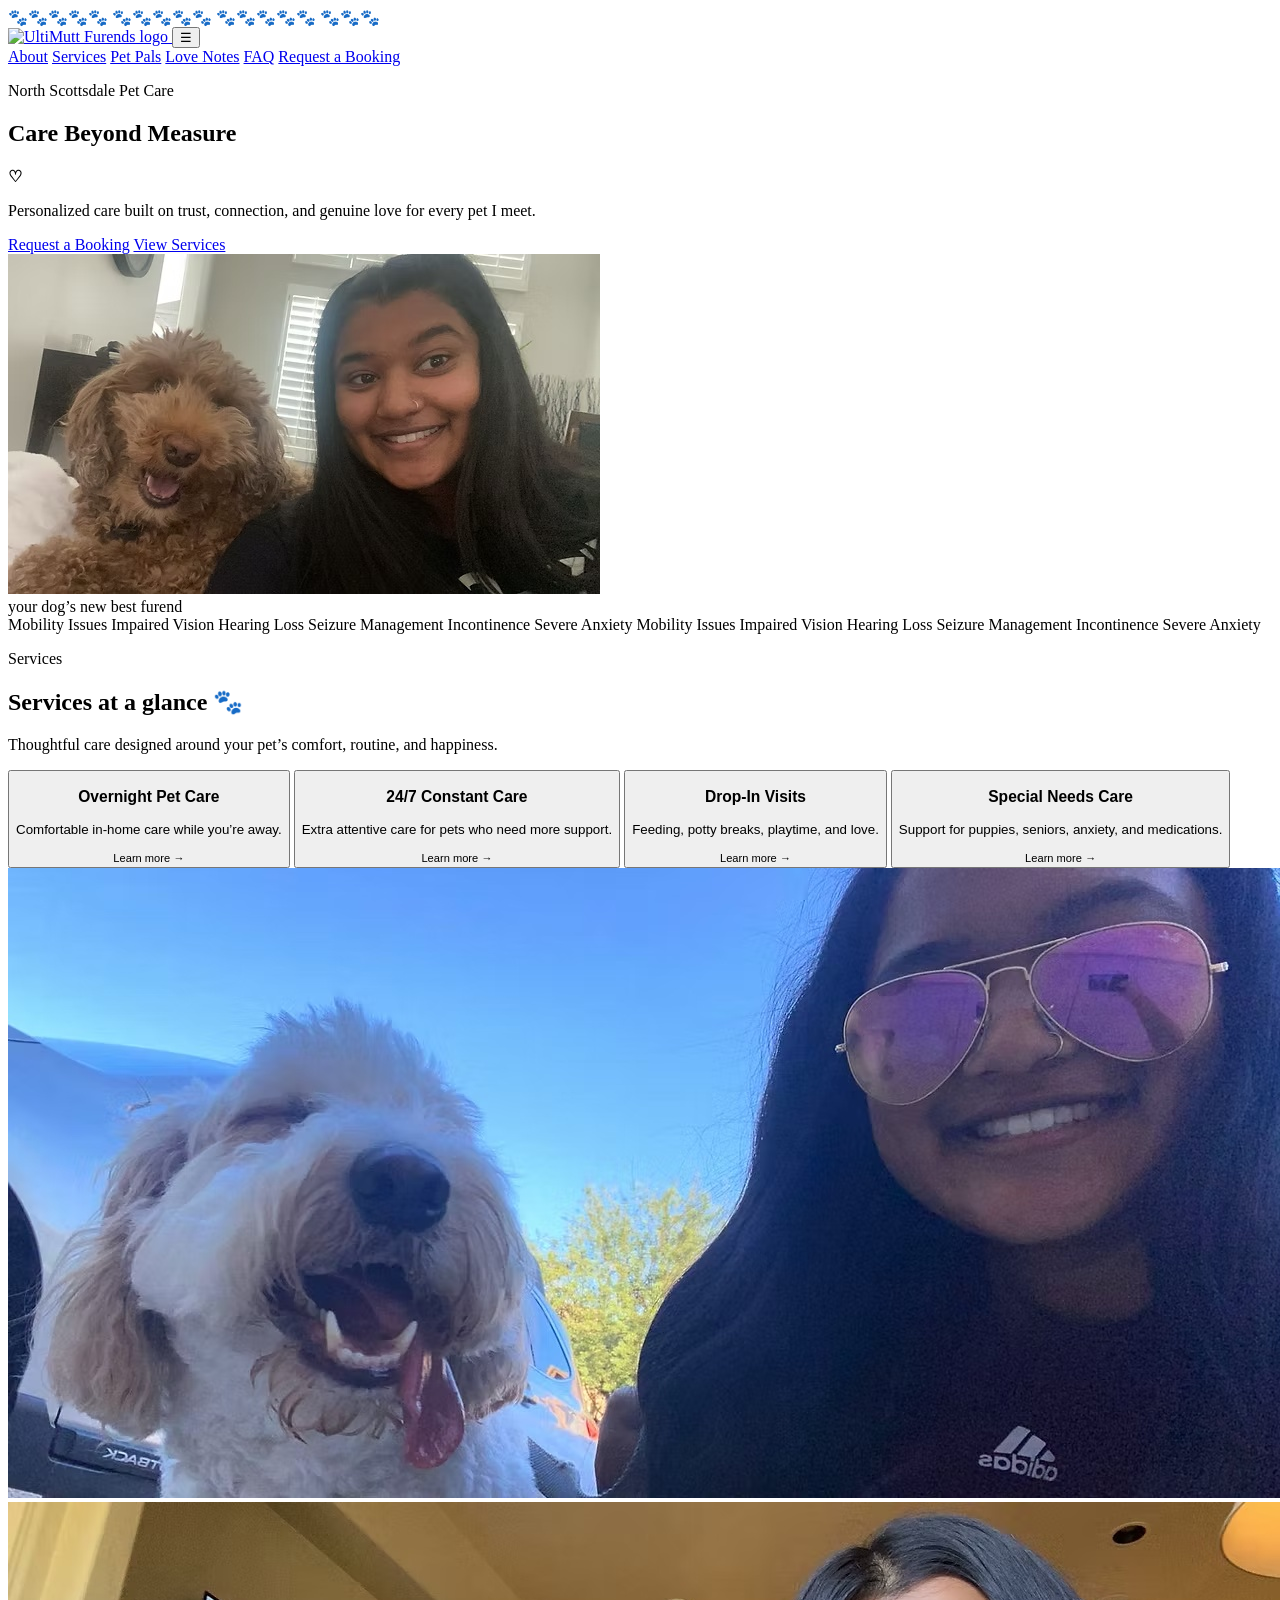
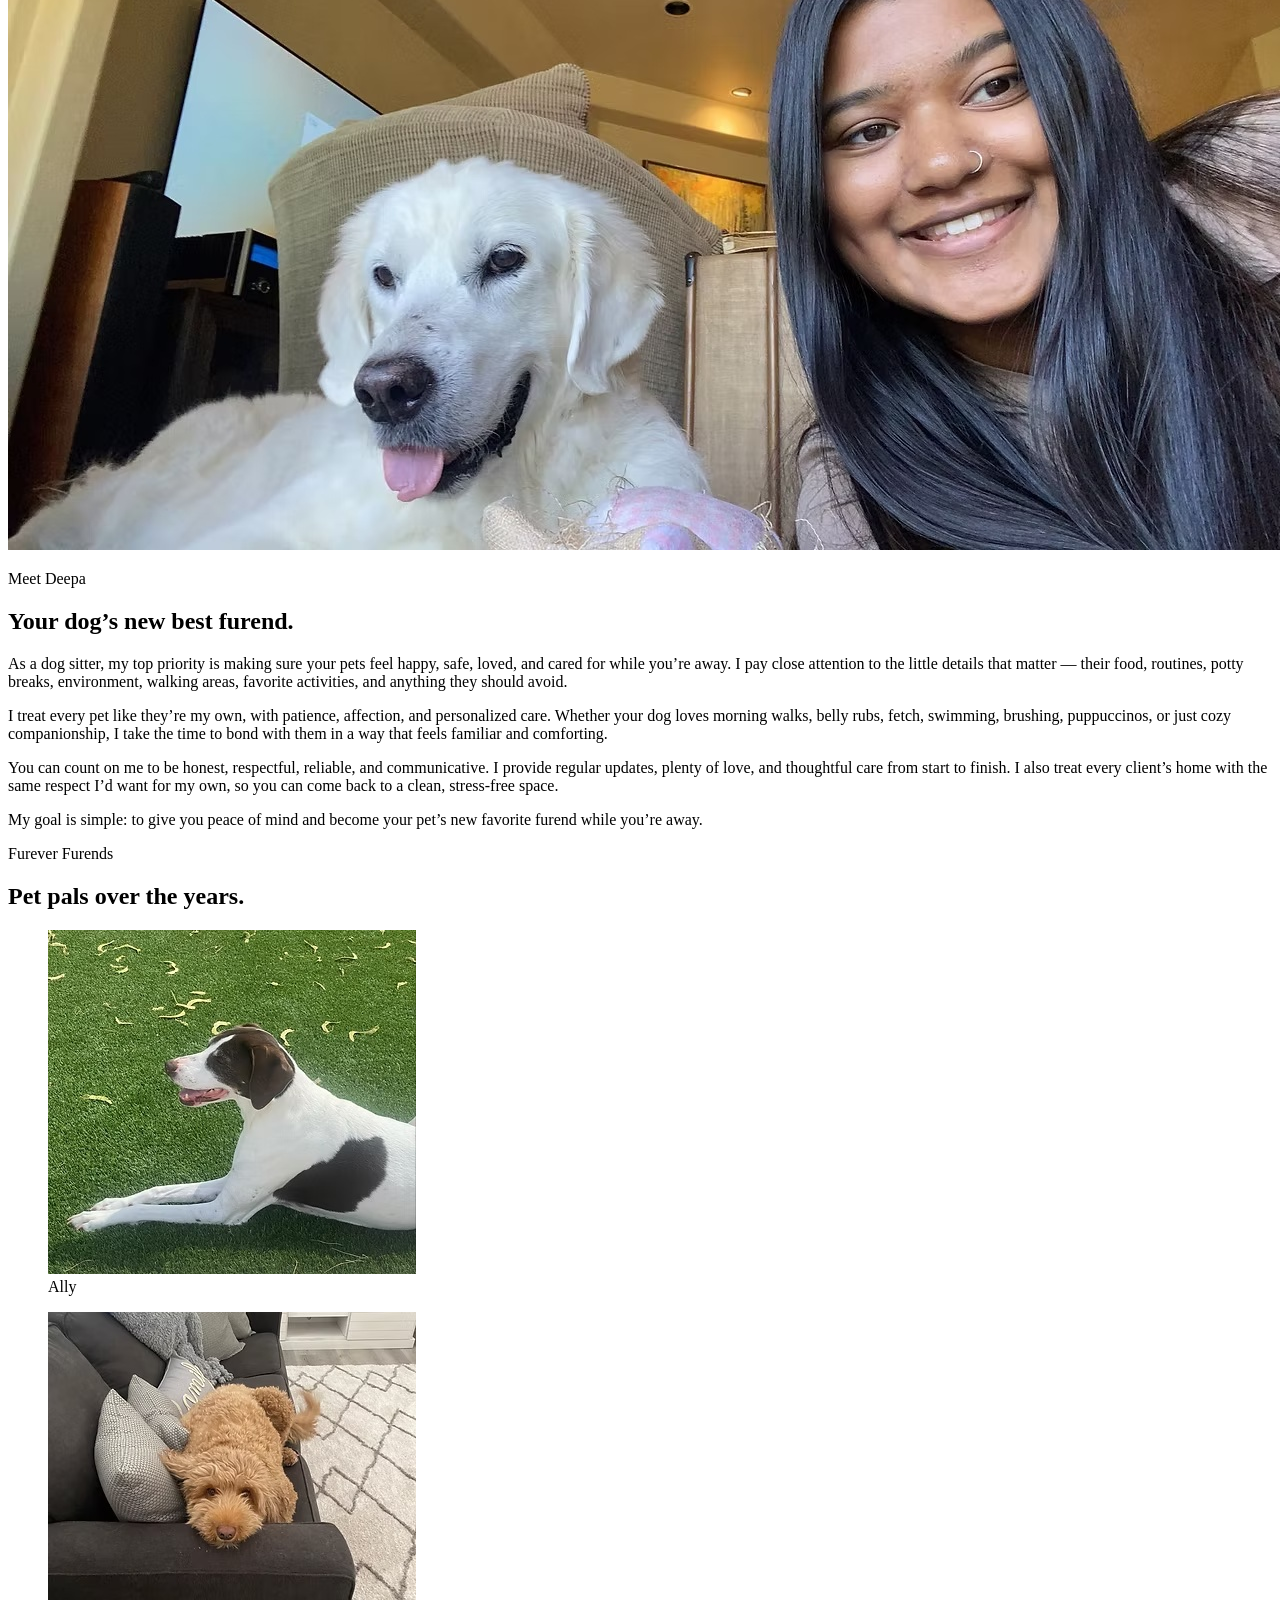
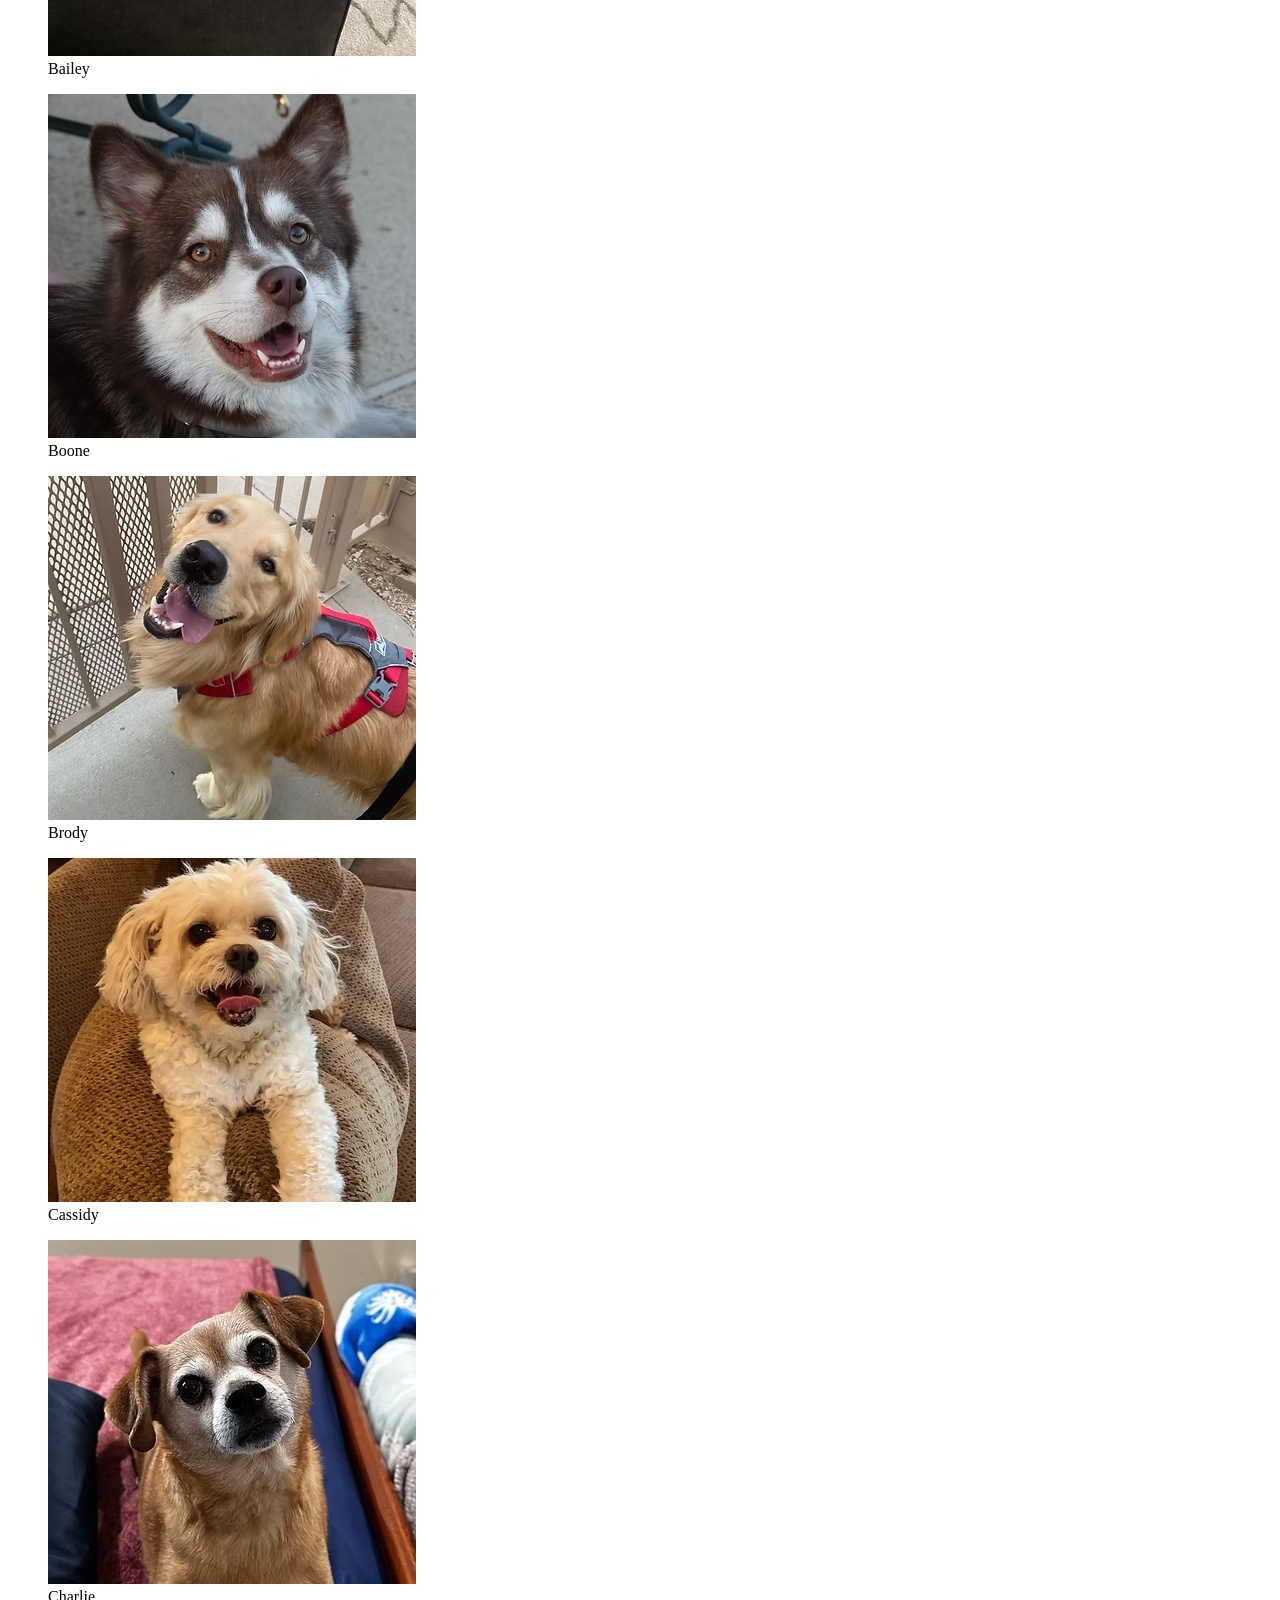
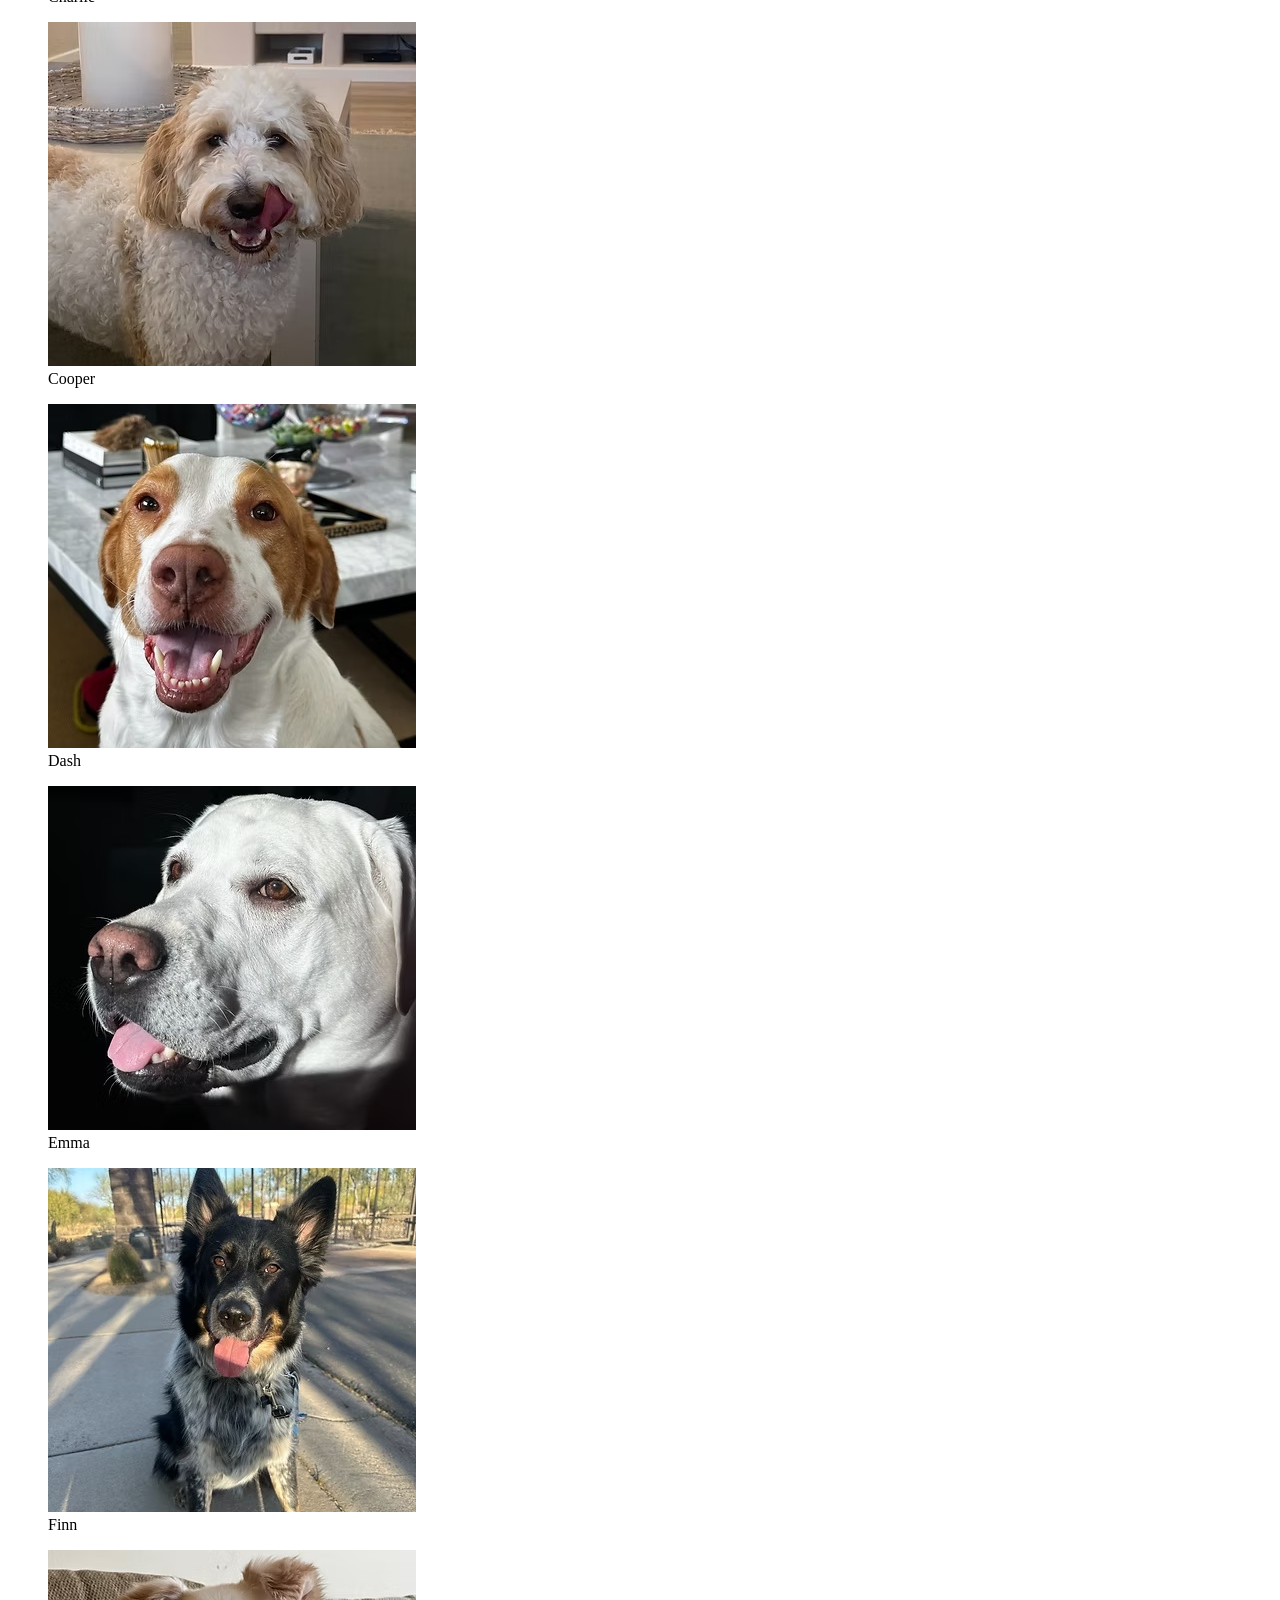
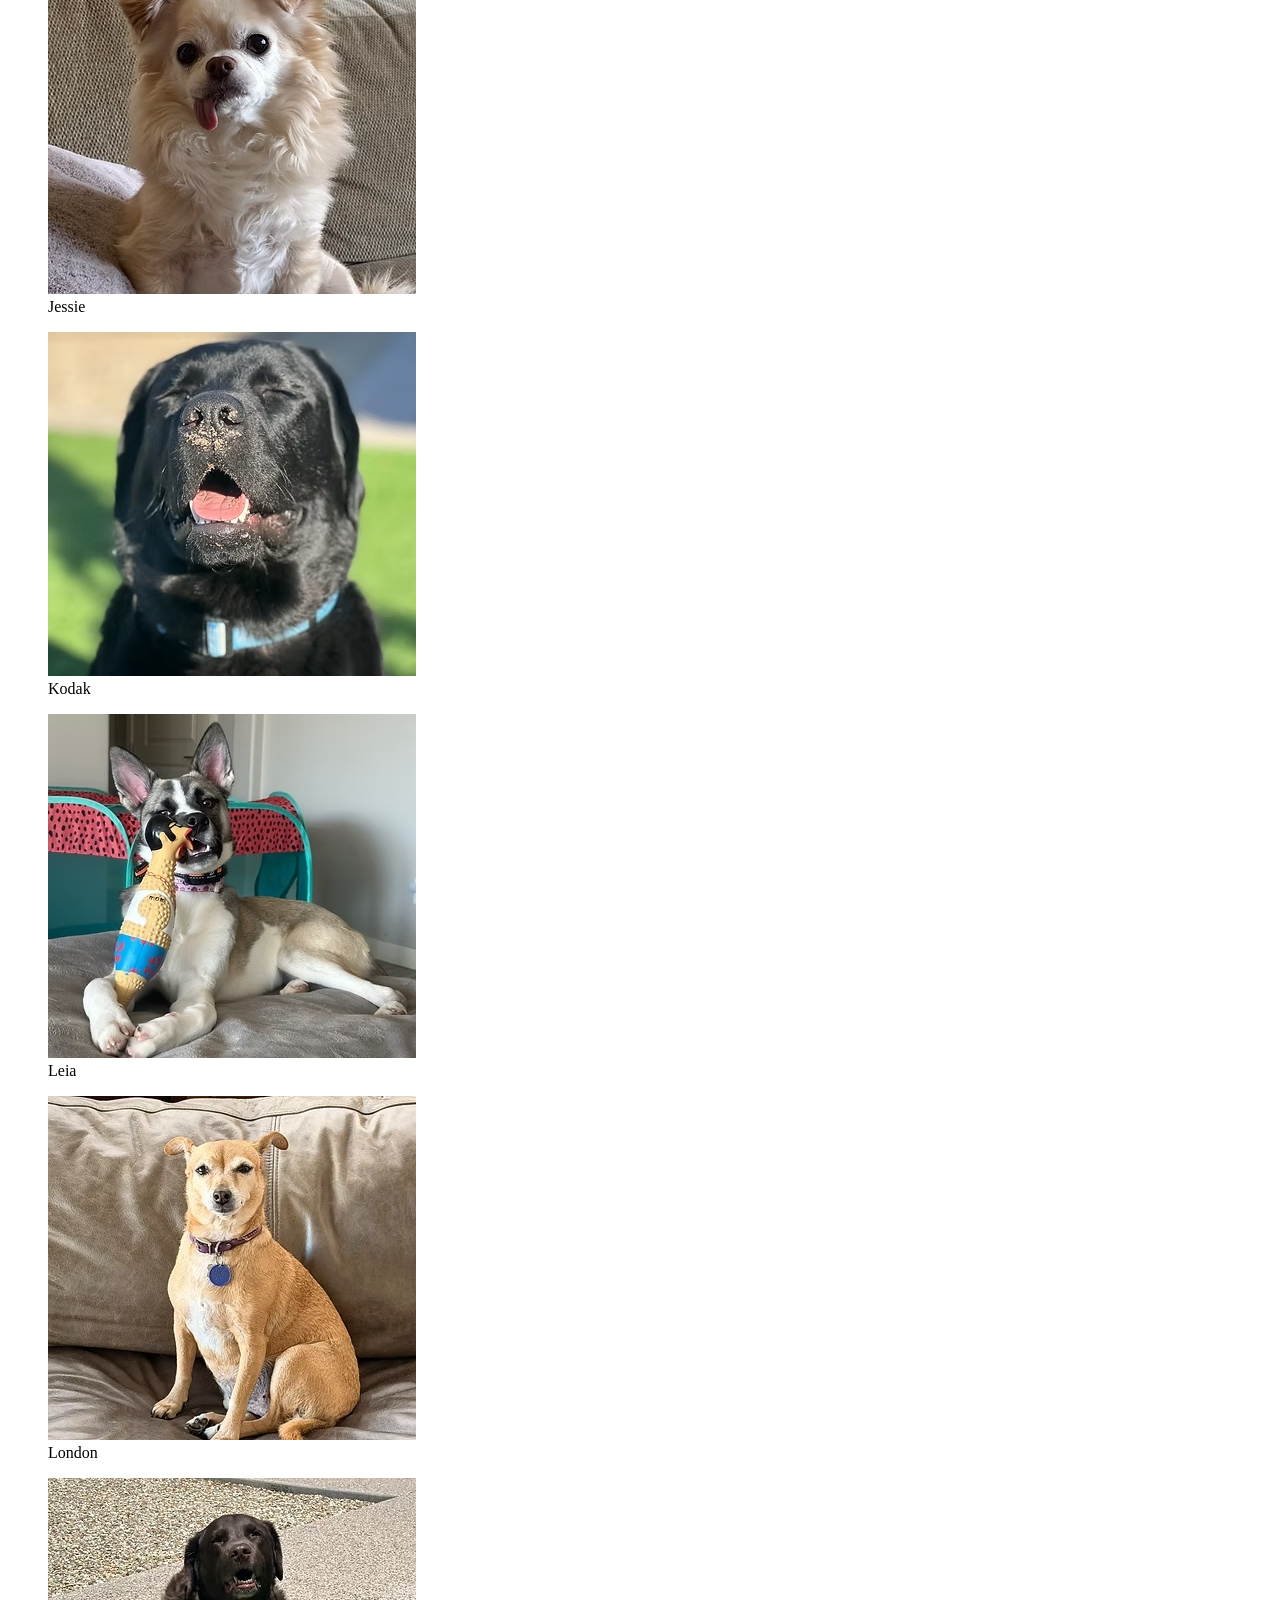
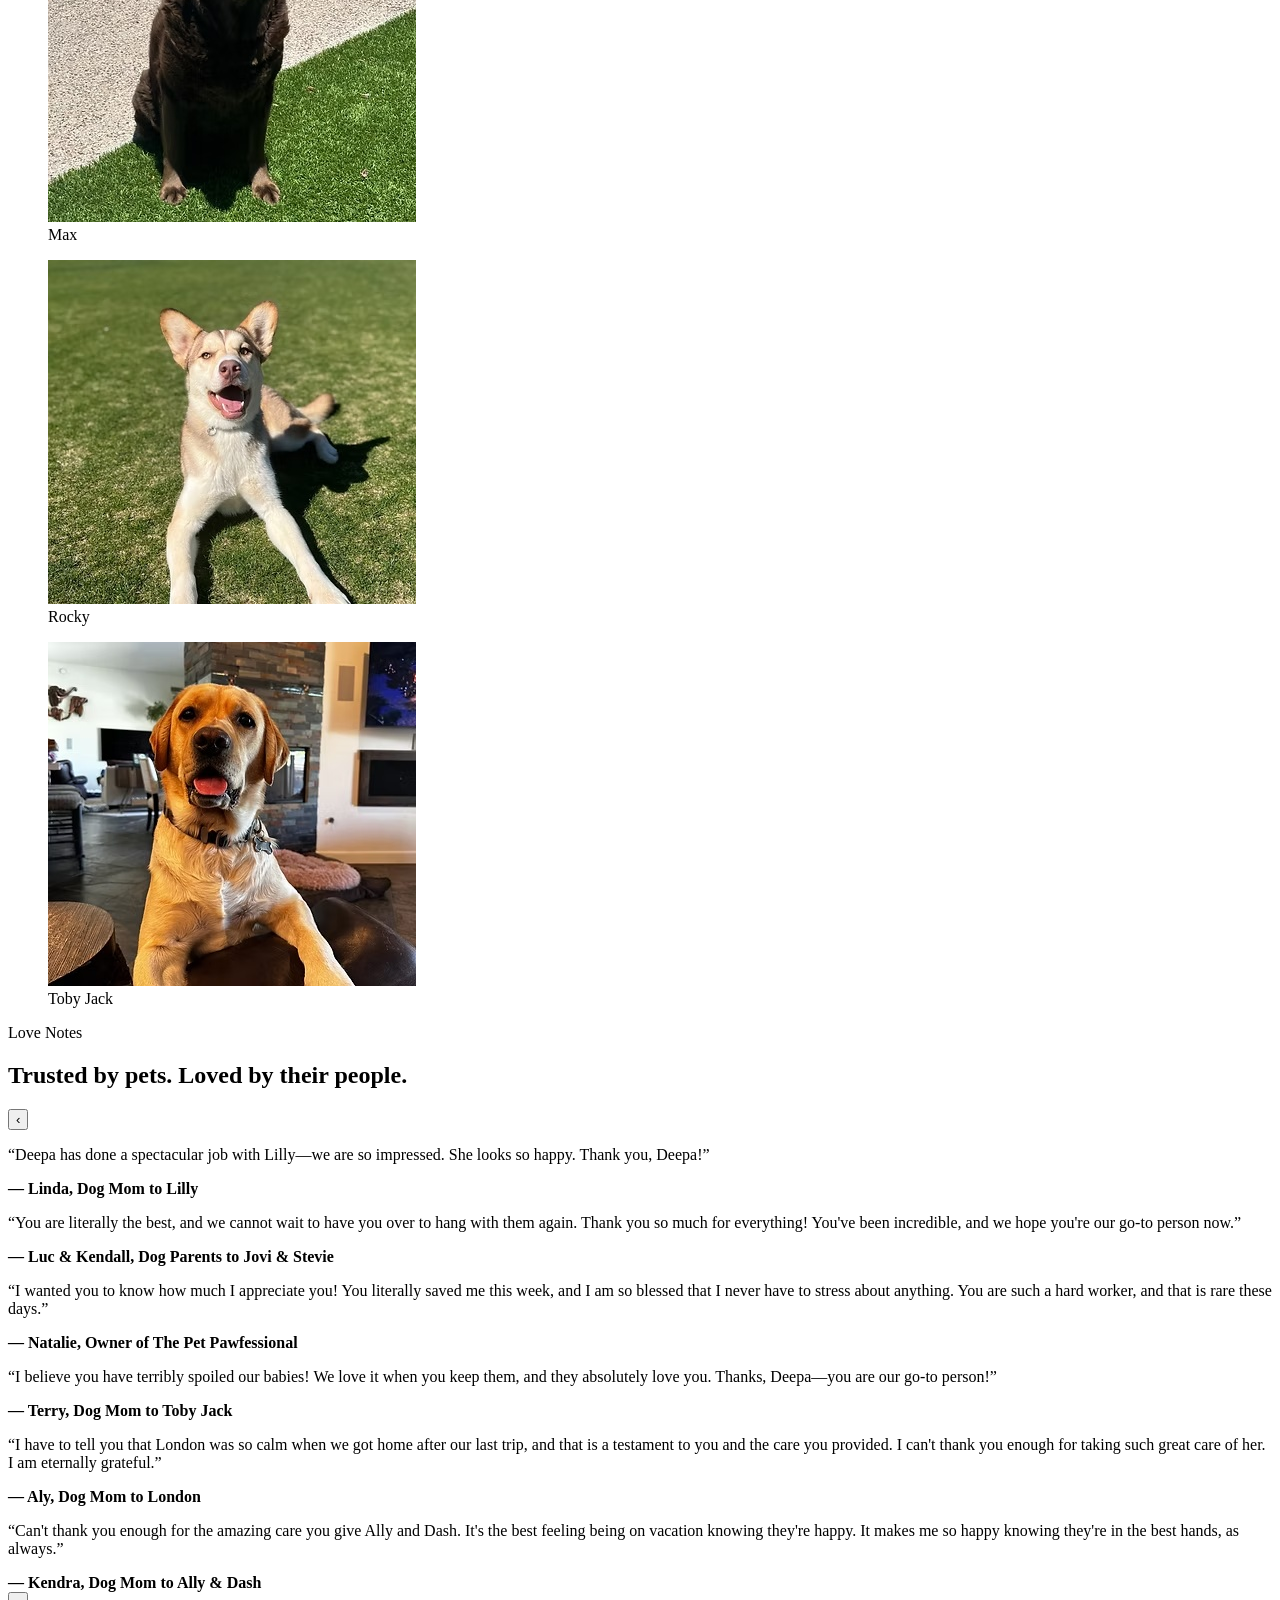
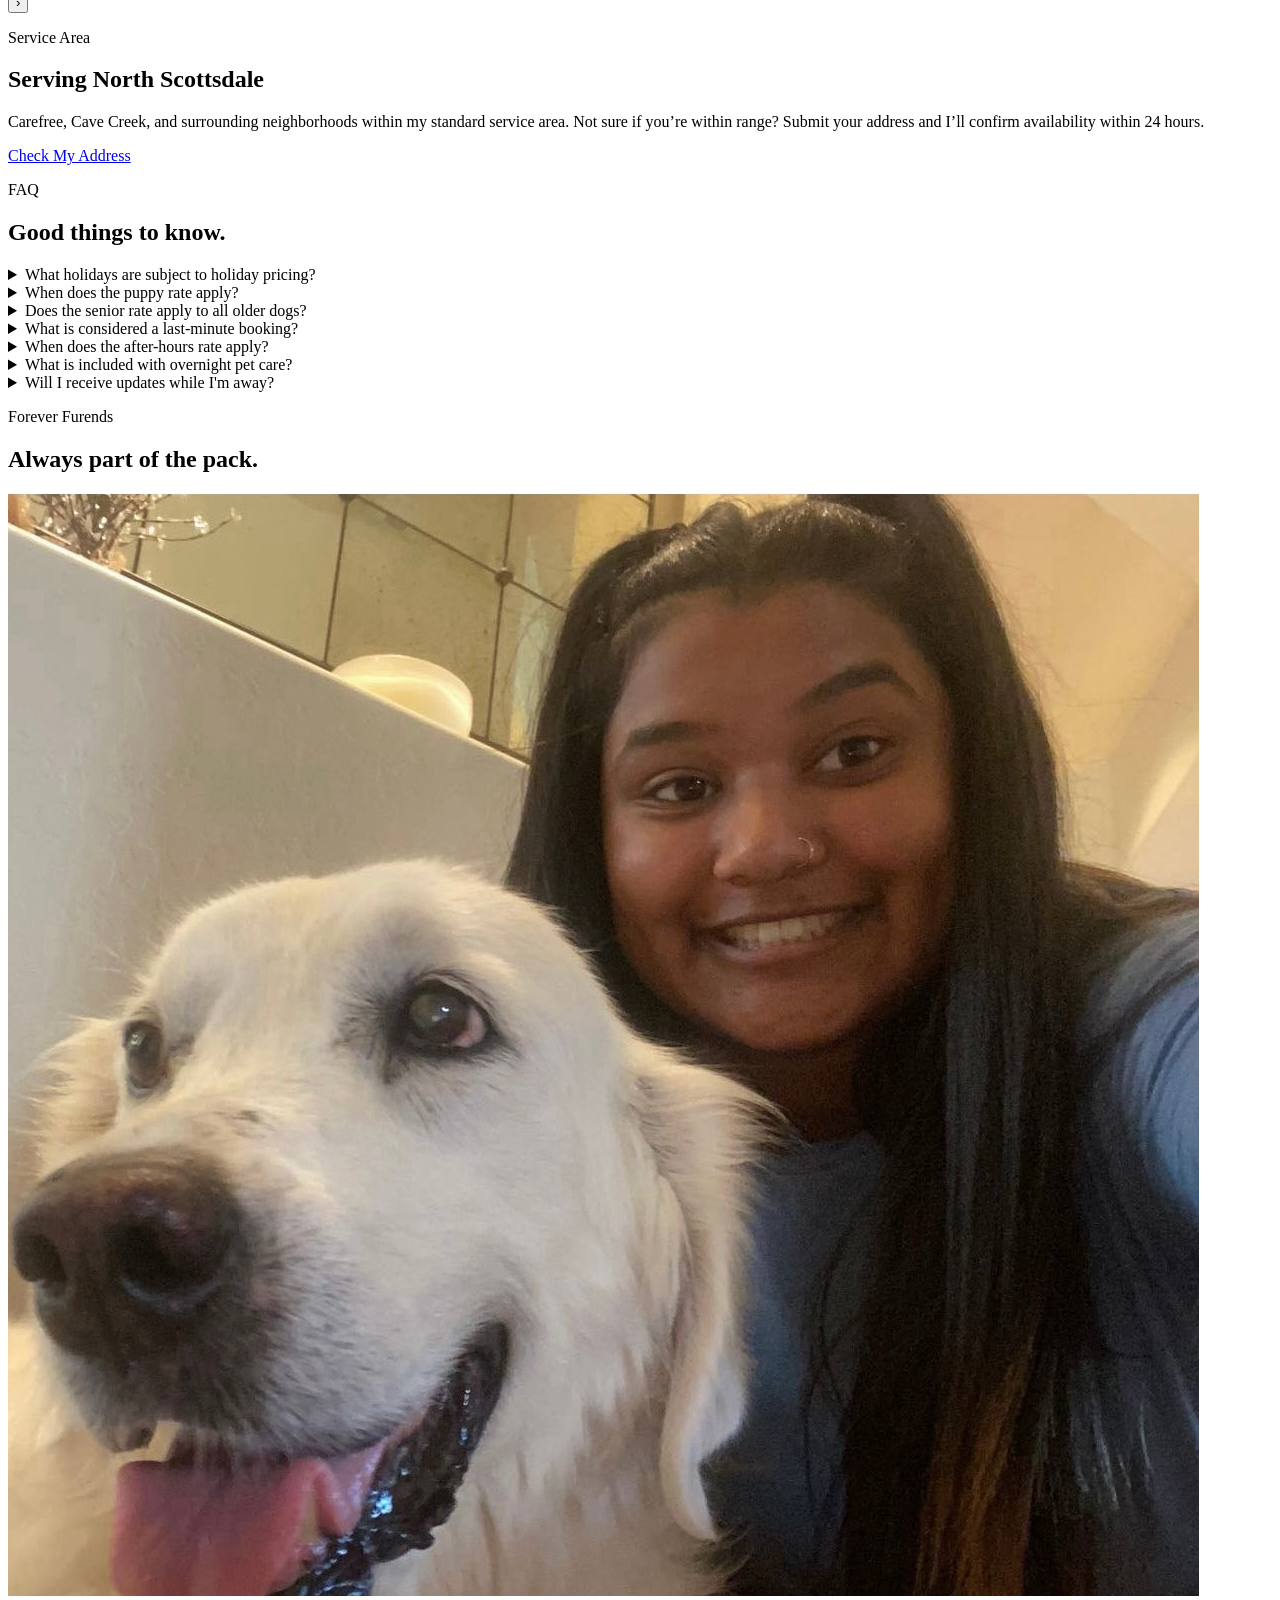
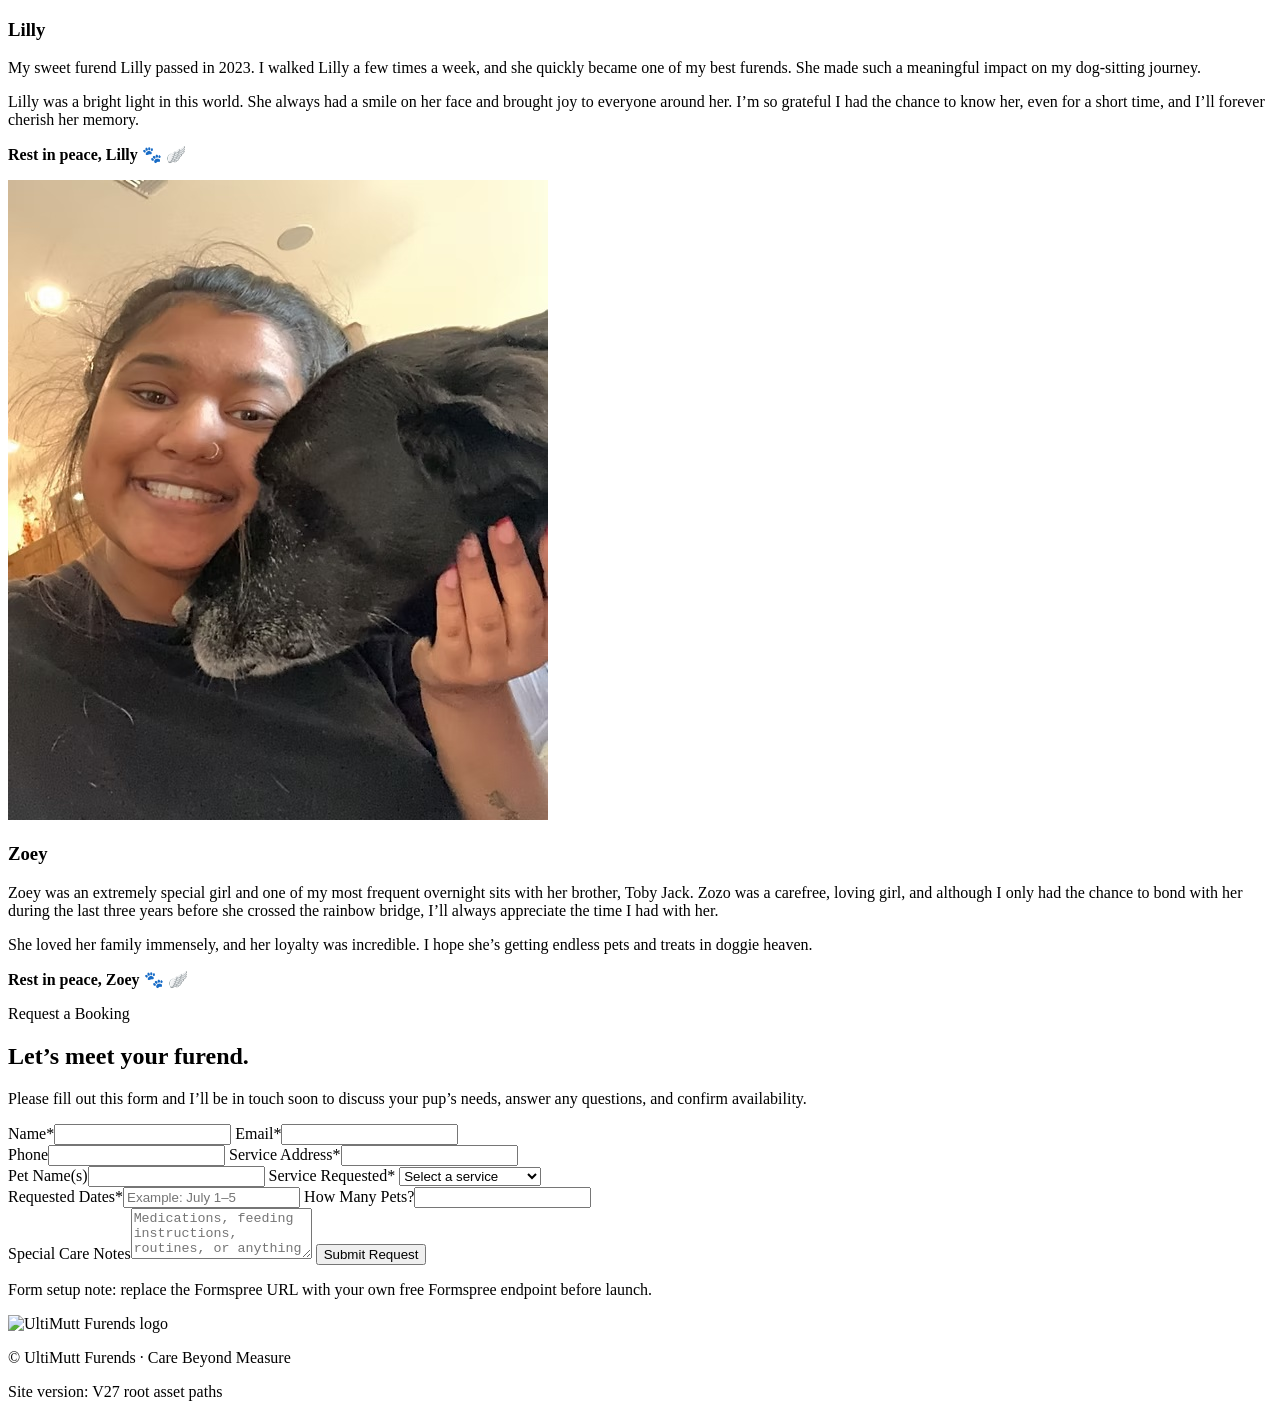
==== index.html @ c4b4d019 "Add files via upload" ====
<!DOCTYPE html>
<html lang="en">
<head>
  <meta charset="UTF-8" />
  <meta name="viewport" content="width=device-width, initial-scale=1.0" />
  <title>UltiMutt Furends | Pet Care</title>
  <meta name="description" content="Personalized pet care built on trust, connection, and genuine love for every pet. Serving North Scottsdale." />
  <link rel="shortcut icon" href="./favicon.ico?v=27" />
  <link rel="icon" href="./favicon.ico?v=27" sizes="any" />
  <link rel="icon" type="image/png" href="./favicon.png?v=27" />
  <link rel="apple-touch-icon" href="./favicon.png?v=27" />
  <link rel="preconnect" href="https://fonts.googleapis.com">
  <link rel="preconnect" href="https://fonts.gstatic.com" crossorigin>
  <link href="https://fonts.googleapis.com/css2?family=DM+Serif+Display:ital@0;1&family=Quicksand:wght@300;400;500;600;700&family=Sacramento&display=swap" rel="stylesheet">
  <link rel="stylesheet" href="./style.css?v=27" />
</head>
<body>
  <!-- ULTIMUTT_V27_ROOT_ASSET_PATHS -->
  <div class="paw-field" aria-hidden="true">
    <span>🐾</span><span>🐾</span><span>🐾</span><span>🐾</span><span>🐾</span>
    <span>🐾</span><span>🐾</span><span>🐾</span><span>🐾</span><span>🐾</span>
    <span>🐾</span><span>🐾</span><span>🐾</span><span>🐾</span><span>🐾</span>
    <span>🐾</span><span>🐾</span><span>🐾</span>
  </div>

  <header class="site-header">
    <a href="#top" class="brand" aria-label="UltiMutt Furends home">
      <img src="./logo.png" alt="UltiMutt Furends logo">
    </a>
    <button class="nav-toggle" aria-label="Open navigation">☰</button>
    <nav class="nav">
      <a href="#about">About</a>
      <a href="#services">Services</a>
      <a href="#gallery">Pet Pals</a>
      <a href="#testimonials">Love Notes</a>
      <a href="#faq">FAQ</a>
      <a class="nav-cta" href="#booking">Request a Booking</a>
    </nav>
  </header>

  <main id="top">
    <section class="hero">
      <div class="hero-copy reveal">
        <p class="eyebrow">North Scottsdale Pet Care</p>
        <h1>Care Beyond Measure</h1>
        <div class="mini-divider"><span></span><b>♡</b><span></span></div>
        <p class="hero-subtitle">Personalized care built on trust, connection, and genuine love for every pet I meet.</p>
        <div class="hero-buttons">
          <a class="btn primary" href="#booking">Request a Booking</a>
          <a class="btn secondary" href="#services">View Services</a>
        </div>
      </div>
      <div class="hero-visual hero-banner reveal">
        <img src="./hero-bailey.jpg" alt="Deepa with Bailey">
        <div class="hero-badge">your dog’s new best furend</div>
      </div>
    </section>

    <section class="soft-marquee" aria-label="Special care experience">
      <div class="soft-marquee-track">
        <span>Mobility Issues</span>
        <span>Impaired Vision</span>
        <span>Hearing Loss</span>
        <span>Seizure Management</span>
        <span>Incontinence</span>
        <span>Severe Anxiety</span>
        <span>Mobility Issues</span>
        <span>Impaired Vision</span>
        <span>Hearing Loss</span>
        <span>Seizure Management</span>
        <span>Incontinence</span>
        <span>Severe Anxiety</span>
      </div>
    </section>

    <section class="section services" id="services">
      <div class="section-heading reveal">
        <p class="eyebrow">Services</p>
        <h2>Services at a glance <span class="heading-paw">🐾</span></h2>
        <p>Thoughtful care designed around your pet’s comfort, routine, and happiness.</p>
      </div>
      <div class="service-grid">
        <button class="service-card reveal" type="button" data-service="overnight" aria-label="Learn more about Overnight Pet Care">
          
          <h3>Overnight Pet Care</h3>
          <p>Comfortable in-home care while you’re away.</p>
          <small>Learn more →</small>
        </button>
        <button class="service-card reveal" type="button" data-service="constant" aria-label="Learn more about 24/7 Constant Care">
          
          <h3>24/7 Constant Care</h3>
          <p>Extra attentive care for pets who need more support.</p>
          <small>Learn more →</small>
        </button>
        <button class="service-card reveal" type="button" data-service="dropin" aria-label="Learn more about Drop-In Visits">
          
          <h3>Drop-In Visits</h3>
          <p>Feeding, potty breaks, playtime, and love.</p>
          <small>Learn more →</small>
        </button>
        <button class="service-card reveal" type="button" data-service="special" aria-label="Learn more about Special Needs Care">
          
          <h3>Special Needs Care</h3>
          <p>Support for puppies, seniors, anxiety, and medications.</p>
          <small>Learn more →</small>
        </button>
      </div>
    </section>

    <section class="section two-col" id="about">
      <div class="about-photo-stack reveal">
        <div class="about-horizontal-card">
          <img src="./about-cooper-1.jpg" alt="Deepa with Cooper">
        </div>
        <div class="about-horizontal-card">
          <img src="./about-lilly-2.jpg" alt="Deepa with Lilly">
        </div>
      </div>
      <div class="copy-block reveal">
        <p class="eyebrow">Meet Deepa</p>
        <h2>Your dog’s new best furend.</h2>
        <p>As a dog sitter, my top priority is making sure your pets feel happy, safe, loved, and cared for while you’re away. I pay close attention to the little details that matter — their food, routines, potty breaks, environment, walking areas, favorite activities, and anything they should avoid.</p>
        <p>I treat every pet like they’re my own, with patience, affection, and personalized care. Whether your dog loves morning walks, belly rubs, fetch, swimming, brushing, puppuccinos, or just cozy companionship, I take the time to bond with them in a way that feels familiar and comforting.</p>
        <p>You can count on me to be honest, respectful, reliable, and communicative. I provide regular updates, plenty of love, and thoughtful care from start to finish. I also treat every client’s home with the same respect I’d want for my own, so you can come back to a clean, stress-free space.</p>
        <p>My goal is simple: to give you peace of mind and become your pet’s new favorite furend while you’re away.</p>
      </div>
    </section>

    <section class="section gallery-section" id="gallery">
      <div class="section-heading reveal">
        <p class="eyebrow">Furever Furends</p>
        <h2>Pet pals over the years.</h2>
      </div>
      <div class="polaroid-grid">
        <figure class="polaroid reveal"><img src="./ally.jpg" alt="Ally"><figcaption>Ally</figcaption></figure>
        <figure class="polaroid reveal"><img src="./bailey.jpg" alt="Bailey"><figcaption>Bailey</figcaption></figure>
        <figure class="polaroid reveal"><img src="./boone.jpg" alt="Boone"><figcaption>Boone</figcaption></figure>
        <figure class="polaroid reveal"><img src="./brody.jpg" alt="Brody"><figcaption>Brody</figcaption></figure>
        <figure class="polaroid reveal"><img src="./cassidy.jpg" alt="Cassidy"><figcaption>Cassidy</figcaption></figure>
        <figure class="polaroid reveal"><img src="./charlie.jpg" alt="Charlie"><figcaption>Charlie</figcaption></figure>
        <figure class="polaroid reveal"><img src="./cooper.jpg" alt="Cooper"><figcaption>Cooper</figcaption></figure>
        <figure class="polaroid reveal"><img src="./dash.jpg" alt="Dash"><figcaption>Dash</figcaption></figure>
        <figure class="polaroid reveal"><img src="./emma.jpg" alt="Emma"><figcaption>Emma</figcaption></figure>
        <figure class="polaroid reveal"><img src="./finn.jpg" alt="Finn"><figcaption>Finn</figcaption></figure>
        <figure class="polaroid reveal"><img src="./jessie.jpg" alt="Jessie"><figcaption>Jessie</figcaption></figure>
        <figure class="polaroid reveal"><img src="./kodak.jpg" alt="Kodak"><figcaption>Kodak</figcaption></figure>
        <figure class="polaroid reveal"><img src="./leia.jpg" alt="Leia"><figcaption>Leia</figcaption></figure>
        <figure class="polaroid reveal"><img src="./london.jpg" alt="London"><figcaption>London</figcaption></figure>
        <figure class="polaroid reveal"><img src="./max.jpg" alt="Max"><figcaption>Max</figcaption></figure>
        <figure class="polaroid reveal"><img src="./rocky.jpg" alt="Rocky"><figcaption>Rocky</figcaption></figure>
        <figure class="polaroid reveal"><img src="./toby-jack.jpg" alt="Toby Jack"><figcaption>Toby Jack</figcaption></figure>
      </div>
    </section>

    <section class="section testimonials" id="testimonials">
      <div class="section-heading reveal">
        <p class="eyebrow">Love Notes</p>
        <h2>Trusted by pets. Loved by their people.</h2>
      </div>
      <div class="testimonial-shell reveal">
        <button class="slide-btn prev" aria-label="Previous testimonial">‹</button>
        <div class="testimonial-card active">
          <p>“Deepa has done a spectacular job with Lilly—we are so impressed. She looks so happy. Thank you, Deepa!”</p>
          <strong>— Linda, Dog Mom to Lilly</strong>
        </div>
        <div class="testimonial-card">
          <p>“You are literally the best, and we cannot wait to have you over to hang with them again. Thank you so much for everything! You've been incredible, and we hope you're our go-to person now.”</p>
          <strong>— Luc & Kendall, Dog Parents to Jovi & Stevie</strong>
        </div>
        <div class="testimonial-card">
          <p>“I wanted you to know how much I appreciate you! You literally saved me this week, and I am so blessed that I never have to stress about anything. You are such a hard worker, and that is rare these days.”</p>
          <strong>— Natalie, Owner of The Pet Pawfessional</strong>
        </div>
        <div class="testimonial-card">
          <p>“I believe you have terribly spoiled our babies! We love it when you keep them, and they absolutely love you. Thanks, Deepa—you are our go-to person!”</p>
          <strong>— Terry, Dog Mom to Toby Jack</strong>
        </div>
        <div class="testimonial-card">
          <p>“I have to tell you that London was so calm when we got home after our last trip, and that is a testament to you and the care you provided. I can't thank you enough for taking such great care of her. I am eternally grateful.”</p>
          <strong>— Aly, Dog Mom to London</strong>
        </div>
        <div class="testimonial-card">
          <p>“Can't thank you enough for the amazing care you give Ally and Dash. It's the best feeling being on vacation knowing they're happy. It makes me so happy knowing they're in the best hands, as always.”</p>
          <strong>— Kendra, Dog Mom to Ally & Dash</strong>
        </div>
        <button class="slide-btn next" aria-label="Next testimonial">›</button>
      </div>
    </section>

    <section class="service-area-compact">
      <div class="area-inner reveal">
        <div>
          <p class="eyebrow">Service Area</p>
          <h2>Serving North Scottsdale</h2>
          <p>Carefree, Cave Creek, and surrounding neighborhoods within my standard service area. Not sure if you’re within range? Submit your address and I’ll confirm availability within 24 hours.</p>
        </div>
        <a class="btn secondary" href="#booking">Check My Address</a>
      </div>
    </section>

    <section class="section faq-section" id="faq">
      <div class="section-heading reveal">
        <p class="eyebrow">FAQ</p>
        <h2>Good things to know.</h2>
      </div>
      <div class="faq-list reveal">
        <details><summary>What holidays are subject to holiday pricing?</summary><p>Holiday pricing applies to any drop-in visit, walk, or entire overnight stay that falls on or includes one of the following holidays: New Year's Day, Valentine's Day, St. Patrick's Day, Easter, Memorial Day, Independence Day, Labor Day, Halloween, Thanksgiving, Christmas Eve, Christmas Day, and New Year's Eve.</p></details>
        <details><summary>When does the puppy rate apply?</summary><p>The puppy rate applies to dogs under 2 years old. It may also apply to younger dogs that require additional attention, training reinforcement, frequent potty breaks, or a higher level of care than an average adult dog.</p></details>
        <details><summary>Does the senior rate apply to all older dogs?</summary><p>Not at all. The senior rate is only applied when a dog requires extra assistance or specialized care, such as incontinence management, mobility assistance, frequent bathroom support, age-related medical conditions, or increased supervision.</p></details>
        <details><summary>What is considered a last-minute booking?</summary><p>A last-minute booking is any reservation made less than 48 hours before the requested service. For holiday periods, a last-minute booking is any reservation made less than 72 hours before the service begins.</p></details>
        <details><summary>When does the after-hours rate apply?</summary><p>My normal operating hours are 8:00 AM – 8:00 PM. Services scheduled outside of these hours may be subject to an after-hours surcharge.</p></details>
        <details><summary>What is included with overnight pet care?</summary><p>Every overnight stay includes a detailed daily report, 5–10 photos and videos each day, food and water bowl cleaning, mail and package collection, trash and recycling takeout, plant watering within reason, playtime, two 15-minute walks per day, regular potty breaks, basic medication administration, light housekeeping, pet waste pickup, pet toy organization, and lots of love.</p></details>
        <details><summary>Will I receive updates while I'm away?</summary><p>Absolutely. Communication is one of the most important parts of pet care. You'll receive regular updates, photos, and videos so you can relax knowing your pet is happy, safe, and well cared for.</p></details>
      </div>
    </section>

    <section class="section memorials" id="memorials">
      <div class="section-heading reveal">
        <p class="eyebrow">Forever Furends</p>
        <h2>Always part of the pack.</h2>
      </div>
      <div class="memorial-grid">
        <article class="memorial-card reveal">
          <img src="./lilly.jpg" alt="Lilly">
          <div>
            <h3>Lilly</h3>
            <p>My sweet furend Lilly passed in 2023. I walked Lilly a few times a week, and she quickly became one of my best furends. She made such a meaningful impact on my dog-sitting journey.</p>
            <p>Lilly was a bright light in this world. She always had a smile on her face and brought joy to everyone around her. I’m so grateful I had the chance to know her, even for a short time, and I’ll forever cherish her memory.</p>
            <p><strong>Rest in peace, Lilly 🐾 🪽</strong></p>
          </div>
        </article>
        <article class="memorial-card reveal">
          <img src="./zoey.jpg" alt="Zoey">
          <div>
            <h3>Zoey</h3>
            <p>Zoey was an extremely special girl and one of my most frequent overnight sits with her brother, Toby Jack. Zozo was a carefree, loving girl, and although I only had the chance to bond with her during the last three years before she crossed the rainbow bridge, I’ll always appreciate the time I had with her.</p>
            <p>She loved her family immensely, and her loyalty was incredible. I hope she’s getting endless pets and treats in doggie heaven.</p>
            <p><strong>Rest in peace, Zoey 🐾 🪽</strong></p>
          </div>
        </article>
      </div>
    </section>

    <section class="booking-strip" id="booking">
      <div class="booking-card reveal">
        <div class="booking-intro">
          <p class="eyebrow">Request a Booking</p>
          <h2>Let’s meet your furend.</h2>
          <p>Please fill out this form and I’ll be in touch soon to discuss your pup’s needs, answer any questions, and confirm availability.</p>
        </div>
        <form name="booking-request" method="POST" action="/success.html" data-netlify="true" netlify-honeypot="bot-field" class="booking-form">
          <input type="hidden" name="form-name" value="booking-request">
          <p class="hidden" style="display:none;">
            <label>Don’t fill this out: <input name="bot-field"></label>
          </p>
          <div class="form-row">
            <label>Name*<input name="full_name" required></label>
            <label>Email*<input type="email" name="email" required></label>
          </div>
          <div class="form-row">
            <label>Phone<input name="phone"></label>
            <label>Service Address*<input name="service_address" required></label>
          </div>
          <div class="form-row">
            <label>Pet Name(s)<input name="pet_names"></label>
            <label>Service Requested*
              <select name="service_requested" required>
                <option value="">Select a service</option>
                <option>Overnight Pet Care</option>
                <option>24/7 Constant Care</option>
                <option>60 Minute Drop-In</option>
                <option>30 Minute Drop-In</option>
                <option>Other / Not Sure Yet</option>
              </select>
            </label>
          </div>
          <div class="form-row">
            <label>Requested Dates*<input name="requested_dates" required placeholder="Example: July 1–5"></label>
            <label>How Many Pets?<input name="number_of_pets"></label>
          </div>
          <label>Special Care Notes<textarea name="special_care_notes" rows="3" placeholder="Medications, feeding instructions, routines, or anything else you'd like me to know."></textarea></label>
          <button class="btn primary" type="submit">Submit Request</button>
          <p class="form-note">Form setup note: replace the Formspree URL with your own free Formspree endpoint before launch.</p>
        </form>
      </div>
    </section>
  </main>

  <footer>
    <img src="./logo.png" alt="UltiMutt Furends logo">
    <p>© <span id="year"></span> UltiMutt Furends · Care Beyond Measure</p><p class="version-marker">Site version: V27 root asset paths</p>
  </footer>

  <script src="./script.js?v=27"></script>
</body>
</html>
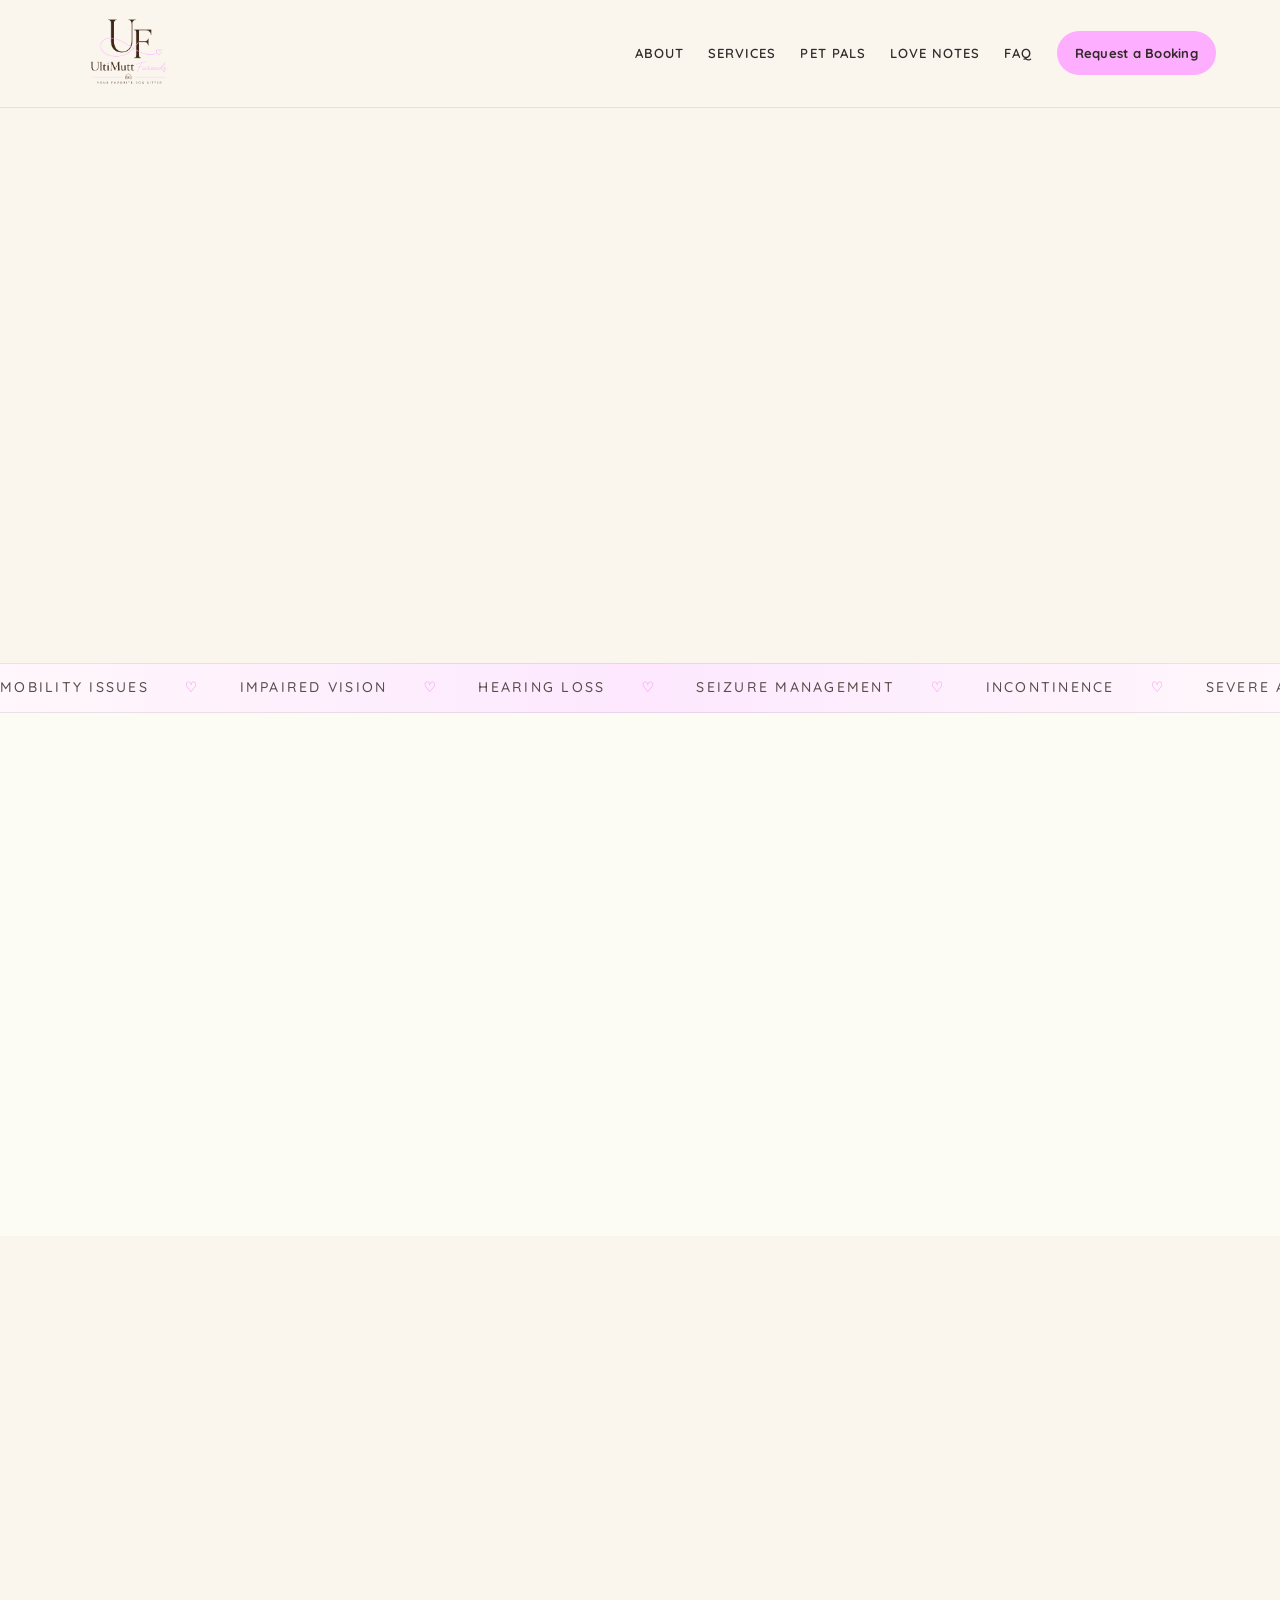
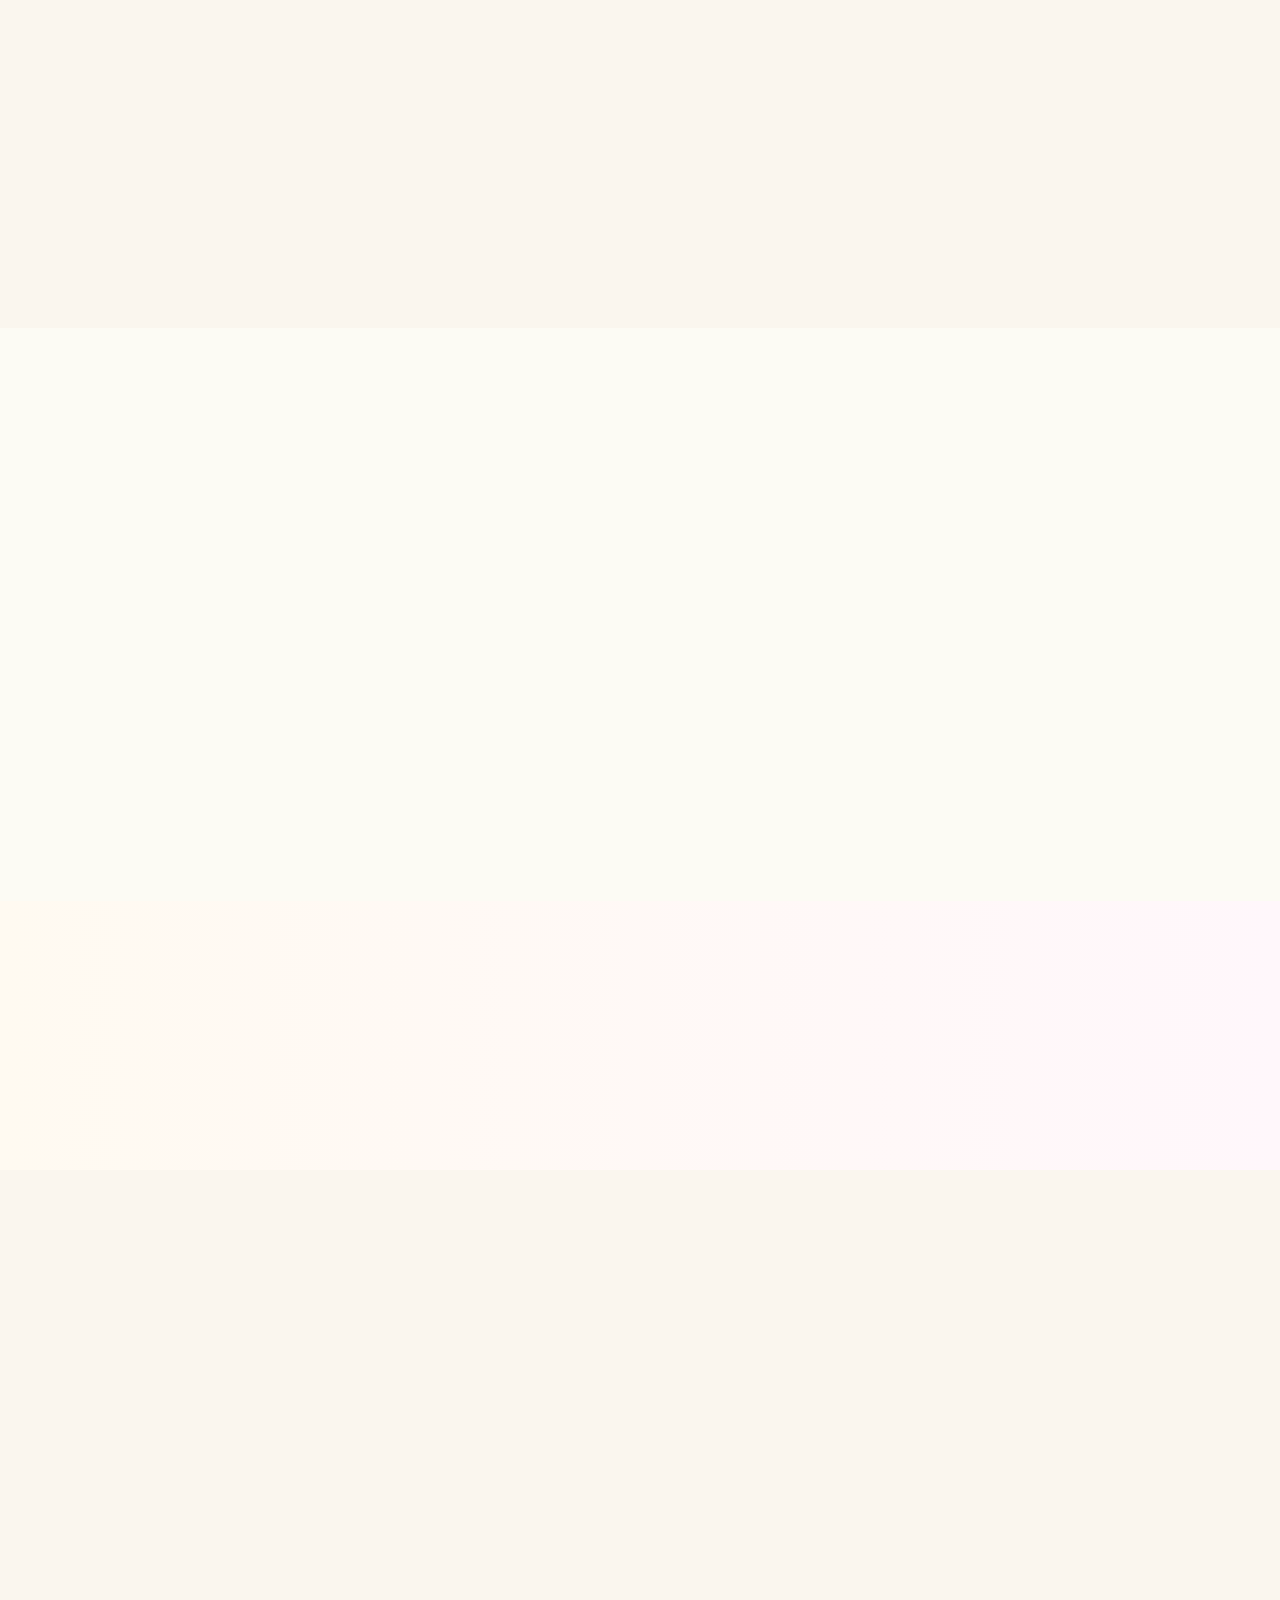
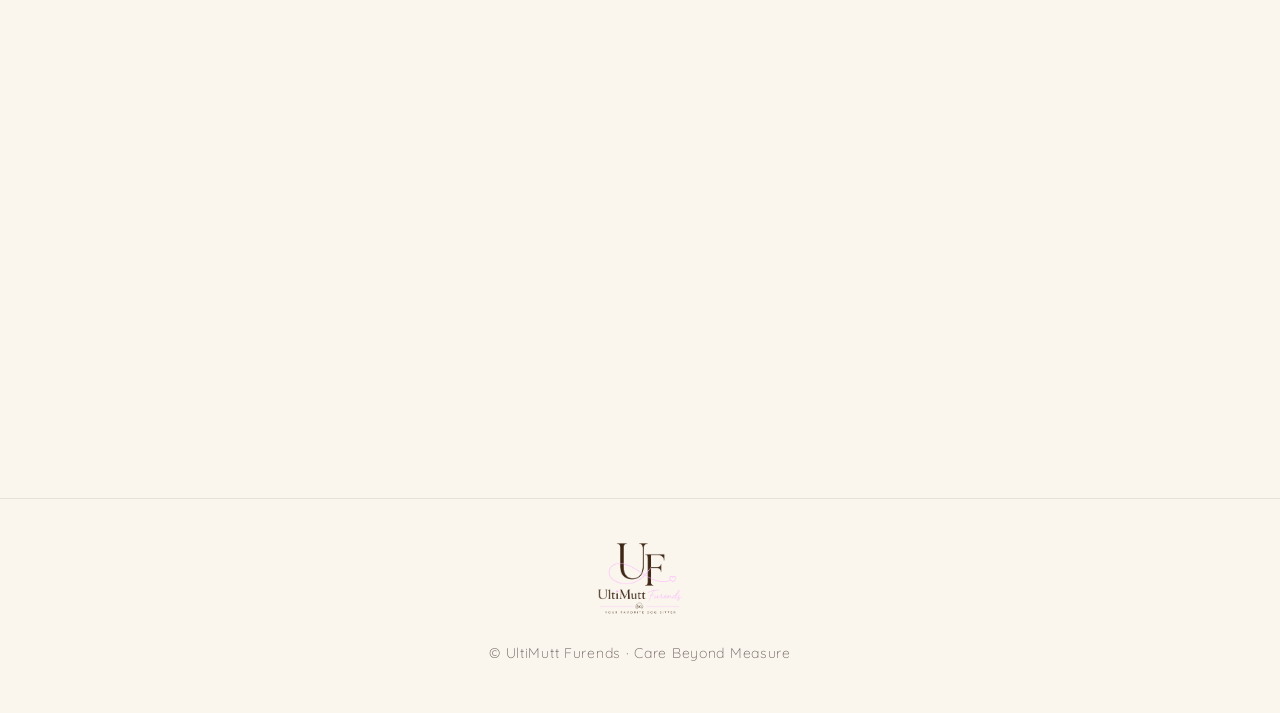
==== commit 059cb9a9: "Add files via upload" ====
--- a/index.html
+++ b/index.html
@@ -5,15 +5,111 @@
   <meta name="viewport" content="width=device-width, initial-scale=1.0" />
   <title>UltiMutt Furends | Pet Care</title>
   <meta name="description" content="Personalized pet care built on trust, connection, and genuine love for every pet. Serving North Scottsdale." />
-  <link rel="shortcut icon" href="./favicon.ico?v=27" />
-  <link rel="icon" href="./favicon.ico?v=27" sizes="any" />
-  <link rel="icon" type="image/png" href="./favicon.png?v=27" />
-  <link rel="apple-touch-icon" href="./favicon.png?v=27" />
+  <link rel="shortcut icon" href="./favicon.ico?v=43" />
+  <link rel="icon" href="./favicon.ico?v=43" sizes="any" />
+  <link rel="icon" type="image/png" href="./favicon.png?v=43" />
+  <link rel="apple-touch-icon" href="./favicon.png?v=43" />
   <link rel="preconnect" href="https://fonts.googleapis.com">
   <link rel="preconnect" href="https://fonts.gstatic.com" crossorigin>
   <link href="https://fonts.googleapis.com/css2?family=DM+Serif+Display:ital@0;1&family=Quicksand:wght@300;400;500;600;700&family=Sacramento&display=swap" rel="stylesheet">
-  <link rel="stylesheet" href="./style.css?v=27" />
-</head>
+  <link rel="stylesheet" href="./style.css?v=43" />
+<style>
+/* V39 final cleanup: larger hero badge, hidden version text */
+.version-marker{display:none!important;}
+.hero-badge,
+.hero-image .hero-badge,
+.hero-card .hero-badge,
+.image-badge,
+.best-furend-badge{
+  font-size:clamp(1.15rem,2.1vw,1.85rem)!important;
+  padding:12px 28px!important;
+  min-width: 330px!important;
+  transform:rotate(-7deg)!important;
+  bottom:18px!important;
+  right:18px!important;
+  line-height:1!important;
+  z-index:5!important;
+}
+@media(max-width:700px){
+  .hero-badge,
+  .hero-image .hero-badge,
+  .hero-card .hero-badge,
+  .image-badge,
+  .best-furend-badge{
+    font-size:1rem!important;
+    padding:10px 20px!important;
+    min-width:210px!important;
+    transform:rotate(-6deg)!important;
+  }
+}
+
+/* V43 final: logo pink + centered hero badge */
+.hero-badge,
+.hero-image .hero-badge,
+.hero-card .hero-badge,
+.image-badge,
+.best-furend-badge{
+  background:#fdaeff!important;
+  width:340px!important;
+  max-width:340px!important;
+  min-width:0!important;
+  padding:12px 24px!important;
+  box-sizing:border-box!important;
+  display:flex!important;
+  align-items:center!important;
+  justify-content:center!important;
+  text-align:center!important;
+  white-space:nowrap!important;
+  overflow:hidden!important;
+  line-height:1!important;
+  transform:rotate(-7deg)!important;
+  bottom:18px!important;
+  right:18px!important;
+}
+.hero-badge *,
+.hero-image .hero-badge *,
+.hero-card .hero-badge *,
+.image-badge *,
+.best-furend-badge *{
+  text-align:center!important;
+  margin:0!important;
+  line-height:1!important;
+}
+@media(max-width:700px){
+  .hero-badge,
+  .hero-image .hero-badge,
+  .hero-card .hero-badge,
+  .image-badge,
+  .best-furend-badge{
+    width:295px!important;
+    max-width:295px!important;
+    padding:10px 18px!important;
+    transform:rotate(-6deg)!important;
+  }
+}
+
+</style>
+<style>
+/* v44 hero badge tweak */
+.hero-badge,
+.hero-image .hero-badge,
+.hero-card .hero-badge,
+.image-badge,
+.best-furend-badge{
+  width:280px !important;
+  max-width:280px !important;
+  right:8px !important;
+  bottom:8px !important;
+  padding:10px 20px !important;
+}
+.hero-badge *,
+.hero-image .hero-badge *,
+.hero-card .hero-badge *,
+.image-badge *,
+.best-furend-badge *{
+  font-size:0.88em !important;
+}
+</style></head>
 <body>
   <!-- ULTIMUTT_V27_ROOT_ASSET_PATHS -->
   <div class="paw-field" aria-hidden="true">
@@ -288,9 +384,9 @@
 
   <footer>
     <img src="./logo.png" alt="UltiMutt Furends logo">
-    <p>© <span id="year"></span> UltiMutt Furends · Care Beyond Measure</p><p class="version-marker">Site version: V27 root asset paths</p>
+    <p>© <span id="year"></span> UltiMutt Furends · Care Beyond Measure</p>
   </footer>
 
-  <script src="./script.js?v=27"></script>
+  <script src="./script.js?v=43"></script>
 </body>
 </html>
--- a/style.css
+++ b/style.css
@@ -0,0 +1,580 @@
+:root{
+  --cream:#FAF6EE;
+  --cream2:#FCFBF4;
+  --pink:#FDAEFF;
+  --pink2:#EF79ED;
+  --brown:#352A2A;
+  --muted:#8b7c7c;
+  --white:#fffefb;
+  --line:rgba(53,42,42,.10);
+  --shadow:0 18px 48px rgba(53,42,42,.10);
+}
+*{box-sizing:border-box}
+html{scroll-behavior:smooth}
+body{
+  margin:0;background:var(--cream);color:var(--brown);
+  font-family:'Quicksand',system-ui,sans-serif;
+  font-weight:300;letter-spacing:.045em;line-height:1.68;overflow-x:hidden;
+}
+img{max-width:100%;display:block}
+.site-header{
+  position:sticky;top:0;z-index:1000;min-height:104px;
+  display:flex;align-items:center;justify-content:space-between;
+  padding:10px clamp(22px,5vw,78px);
+  background:rgba(250,246,238,.94);backdrop-filter:blur(14px);
+  border-bottom:1px solid var(--line);
+}
+.brand img{width:130px;background:transparent!important}
+.nav{display:flex;align-items:center;gap:24px}
+.nav a{
+  color:var(--brown);text-decoration:none;
+  font-size:.82rem;font-weight:600;text-transform:uppercase;letter-spacing:.08em;
+}
+.nav-cta{
+  background:var(--pink);border-radius:999px;
+  padding:11px 18px;text-transform:none!important;font-weight:700!important;letter-spacing:.02em!important;
+}
+.nav-toggle{display:none;background:transparent;border:0;font-size:1.7rem;color:var(--brown)}
+.paw-field{
+  position:absolute;inset:0;z-index:0;pointer-events:none;overflow:hidden;
+}
+.paw-field span{
+  position:absolute;font-size:.92rem;opacity:0;
+  animation:walkingFade 8.5s ease-in-out infinite;
+  filter:saturate(.8);
+}
+.paw-field span:nth-child(1){left:3%;top:12%;animation-delay:.1s;transform:rotate(-16deg)}
+.paw-field span:nth-child(2){left:5%;top:18%;animation-delay:.9s;transform:rotate(14deg)}
+.paw-field span:nth-child(3){left:2%;top:31%;animation-delay:1.7s;transform:rotate(-9deg)}
+.paw-field span:nth-child(4){left:6%;top:39%;animation-delay:2.5s;transform:rotate(18deg)}
+.paw-field span:nth-child(5){left:3%;top:58%;animation-delay:3.3s;transform:rotate(-14deg)}
+.paw-field span:nth-child(6){left:7%;top:72%;animation-delay:4.1s;transform:rotate(10deg)}
+.paw-field span:nth-child(7){left:4%;top:88%;animation-delay:4.9s;transform:rotate(-18deg)}
+.paw-field span:nth-child(8){right:4%;top:10%;animation-delay:.5s;transform:rotate(15deg)}
+.paw-field span:nth-child(9){right:2%;top:23%;animation-delay:1.3s;transform:rotate(-12deg)}
+.paw-field span:nth-child(10){right:6%;top:36%;animation-delay:2.1s;transform:rotate(17deg)}
+.paw-field span:nth-child(11){right:3%;top:49%;animation-delay:2.9s;transform:rotate(-10deg)}
+.paw-field span:nth-child(12){right:7%;top:61%;animation-delay:3.7s;transform:rotate(12deg)}
+.paw-field span:nth-child(13){right:2%;top:76%;animation-delay:4.5s;transform:rotate(-15deg)}
+.paw-field span:nth-child(14){right:5%;top:91%;animation-delay:5.3s;transform:rotate(18deg)}
+.paw-field span:nth-child(15){left:12%;top:48%;animation-delay:6.1s;transform:rotate(9deg)}
+.paw-field span:nth-child(16){right:13%;top:68%;animation-delay:6.9s;transform:rotate(-9deg)}
+.paw-field span:nth-child(17){left:14%;top:82%;animation-delay:7.7s;transform:rotate(14deg)}
+.paw-field span:nth-child(18){right:15%;top:18%;animation-delay:8.5s;transform:rotate(-14deg)}
+@keyframes walkingFade{
+  0%{opacity:0;translate:0 18px;scale:.85}
+  16%{opacity:.18}
+  38%{opacity:.18}
+  64%{opacity:0;translate:0 -22px;scale:1}
+  100%{opacity:0;translate:0 -22px;scale:1}
+}
+main,header,footer{position:relative;z-index:1}
+.hero{
+  display:grid;grid-template-columns:1fr .72fr;gap:52px;align-items:center;
+  padding:clamp(46px,7vw,82px) clamp(24px,7vw,112px) clamp(44px,7vw,78px);
+}
+.eyebrow{
+  margin:0 0 12px;color:var(--pink2);font-weight:700;font-size:.76rem;
+  text-transform:uppercase;letter-spacing:.24em;
+}
+h1,h2,h3{
+  font-family:'DM Serif Display',serif;
+  font-weight:400;letter-spacing:.005em;line-height:.96;color:var(--brown);margin:0 0 18px;
+}
+h1{font-size:clamp(3.9rem,7.5vw,6.8rem);max-width:700px}
+h2{font-size:clamp(2.35rem,4.6vw,4.05rem)}
+h3{font-size:clamp(1.45rem,2.4vw,2rem)}
+.hero-subtitle{max-width:580px;font-size:1.06rem;color:#5f5353}
+.mini-divider{display:flex;align-items:center;gap:14px;margin:10px 0 18px;width:min(350px,80%)}
+.mini-divider span{height:2px;background:var(--pink);flex:1}.mini-divider b{font-size:1.6rem;color:var(--pink2);font-weight:300}
+.hero-buttons{display:flex;gap:13px;flex-wrap:wrap;margin-top:24px}
+.btn{
+  display:inline-flex;align-items:center;justify-content:center;min-height:44px;
+  padding:11px 22px;border-radius:999px;border:1.4px solid var(--brown);
+  color:var(--brown);text-decoration:none;font-weight:700;letter-spacing:.02em;cursor:pointer;opacity:1;
+}
+.btn.primary{background:var(--pink);border-color:var(--pink)}
+.btn.secondary{background:transparent}
+.hero-visual{
+  background:rgba(255,254,251,.60);border:1px solid var(--line);
+  border-radius:32px;padding:24px;box-shadow:var(--shadow)
+}
+.hero-visual img{background:transparent!important}
+.soft-marquee{
+  overflow:hidden;background:linear-gradient(90deg,#fff7fb,#fde8ff,#fff7fb);
+  padding:12px 0;border-top:1px solid var(--line);border-bottom:1px solid var(--line)
+}
+.soft-marquee-track{display:flex;gap:40px;white-space:nowrap;animation:marquee 36s linear infinite;font-weight:500;color:#5a4c4c;font-size:.88rem}
+.soft-marquee-track span:after{content:"♡";color:var(--pink2);margin-left:36px}
+@keyframes marquee{to{transform:translateX(-50%)}}
+.section{padding:clamp(50px,7vw,82px) clamp(24px,7vw,112px)}
+.section-heading{text-align:center;max-width:760px;margin:0 auto 34px}
+.section-heading p,.copy-block p,.area-inner p,.booking-intro p,.service-card p,.memorial-card p{color:#5a5050}
+.services{background:var(--cream2)}
+.service-grid{display:grid;grid-template-columns:repeat(4,1fr);gap:18px}
+.service-card{
+  appearance:none;text-align:left;background:var(--white);border:1px solid var(--line);
+  border-radius:24px;padding:24px;box-shadow:0 12px 32px rgba(53,42,42,.06);
+  cursor:pointer;color:var(--brown);transition:transform .25s ease,box-shadow .25s ease,border-color .25s ease;
+  font-family:'Quicksand',system-ui,sans-serif;font-weight:300;letter-spacing:.045em;
+}
+.service-card:hover,.service-card.active{
+  transform:translateY(-7px);box-shadow:0 20px 46px rgba(253,174,255,.22);border-color:rgba(253,174,255,.8)
+}
+.service-icon{
+  width:56px;height:56px;min-width:56px;min-height:56px;border-radius:50%;background:rgba(253,174,255,.55);
+  display:grid;place-items:center;font-size:1.8rem;line-height:1;margin-bottom:14px;font-family:serif
+}
+.service-card h3{font-size:1.82rem}.service-card small{font-weight:700;color:var(--pink2)}
+.service-card p{font-family:'Quicksand',system-ui,sans-serif!important;font-weight:300!important;letter-spacing:.045em}
+.service-detail{
+  max-width:850px;margin:22px auto 0;background:var(--white);
+  border:1px solid var(--line);border-radius:24px;padding:24px 28px;box-shadow:0 10px 26px rgba(53,42,42,.05);
+  transition:opacity .22s ease;
+}
+.two-col{display:grid;grid-template-columns:.82fr 1.18fr;gap:48px;align-items:center}
+.image-card{border-radius:30px;background:var(--white);padding:12px;box-shadow:var(--shadow)}
+.image-card img{width:100%;aspect-ratio:4/4.35;object-fit:cover;object-position:center;border-radius:22px}
+.copy-block{background:rgba(255,254,251,.68);border:1px solid var(--line);border-radius:30px;padding:clamp(26px,4vw,42px)}
+.polaroid-grid{display:grid;grid-template-columns:repeat(5,1fr);gap:20px;align-items:start}
+.polaroid{
+  margin:0;background:var(--white);padding:11px 11px 18px;border-radius:13px;
+  box-shadow:0 12px 32px rgba(53,42,42,.10);border:1px solid rgba(53,42,42,.08);
+  transition:transform .25s ease,box-shadow .25s ease;position:relative;will-change:transform;
+}
+.polaroid:nth-child(5n+1){transform:rotate(-3deg)}
+.polaroid:nth-child(5n+2){transform:rotate(2.4deg) translateY(8px)}
+.polaroid:nth-child(5n+3){transform:rotate(-1.6deg) translateY(-5px)}
+.polaroid:nth-child(5n+4){transform:rotate(3.2deg) translateY(6px)}
+.polaroid:nth-child(5n){transform:rotate(-2.2deg) translateY(-2px)}
+.polaroid:hover{
+  transform:translateY(-12px) rotate(0deg) scale(1.045)!important;
+  box-shadow:0 24px 58px rgba(53,42,42,.18);z-index:4
+}
+.polaroid:hover img{transform:scale(1.05)}
+.polaroid:before{
+  content:"";position:absolute;top:-11px;left:50%;width:54px;height:22px;transform:translateX(-50%) rotate(-2deg);
+  background:rgba(253,174,255,.38);border-radius:2px;z-index:2;
+}
+.polaroid img{width:100%;aspect-ratio:1/1;object-fit:cover;object-position:center;border-radius:8px;transition:transform .32s ease}
+.polaroid figcaption{
+  text-align:center;font-family:'Sacramento',cursive;font-size:1.9rem;letter-spacing:0;color:var(--brown);line-height:1.1;margin-top:8px
+}
+.testimonials{background:var(--cream2)}
+.testimonial-shell{max-width:880px;margin:auto;position:relative}
+.testimonial-card{
+  opacity:0;visibility:hidden;position:absolute;inset:0;
+  background:var(--white);border:1px solid var(--line);border-radius:28px;
+  padding:34px 54px;text-align:center;box-shadow:var(--shadow);
+  transition:opacity .75s ease,visibility .75s ease;min-height:230px;
+}
+.testimonial-card.active{opacity:1;visibility:visible;position:relative}
+.testimonial-card p{font-size:1.08rem}.testimonial-card strong{display:block;margin-top:16px;font-weight:700;color:var(--brown)}
+.slide-btn{
+  position:absolute;top:50%;transform:translateY(-50%);width:39px;height:39px;border-radius:50%;
+  border:1px solid var(--line);background:var(--pink);font-size:1.65rem;cursor:pointer;color:var(--brown);z-index:3
+}
+.prev{left:-19px}.next{right:-19px}
+.service-area-compact{padding:30px clamp(24px,7vw,112px);background:linear-gradient(90deg,#fffaf1,#fff7fb)}
+.area-inner{
+  max-width:1050px;margin:auto;display:flex;align-items:center;justify-content:space-between;gap:24px;
+  background:rgba(255,254,251,.75);border:1px solid var(--line);border-radius:24px;padding:24px 28px
+}
+.area-inner h2{font-size:2.6rem}.area-inner p{max-width:700px;margin:0}
+.faq-list{max-width:900px;margin:auto}
+details{background:var(--white);border:1px solid var(--line);border-radius:18px;margin-bottom:12px;padding:17px 21px}
+summary{cursor:pointer;font-weight:700;letter-spacing:.03em}
+.memorials{background:var(--cream2)}
+.memorial-grid{max-width:1040px;margin:auto;display:grid;gap:22px}
+.memorial-card{
+  display:grid;grid-template-columns:250px 1fr;gap:26px;align-items:center;
+  background:var(--white);border:1px solid var(--line);border-radius:28px;padding:18px;box-shadow:0 12px 32px rgba(53,42,42,.06)
+}
+.memorial-card img{width:100%;aspect-ratio:1/1;object-fit:cover;border-radius:20px}
+.booking-strip{padding:56px clamp(24px,7vw,112px) 72px}
+.booking-card{
+  max-width:960px;margin:auto;display:grid;grid-template-columns:.7fr 1.3fr;gap:30px;
+  background:rgba(255,254,251,.82);border:1px solid var(--line);border-radius:28px;padding:30px;box-shadow:var(--shadow)
+}
+.booking-card h2{font-size:clamp(2.35rem,4vw,3.6rem)}
+.form-row{display:grid;grid-template-columns:1fr 1fr;gap:12px}
+.booking-form label{display:block;font-size:.82rem;font-weight:600;margin-bottom:9px;letter-spacing:.03em}
+input,select,textarea{
+  width:100%;margin-top:5px;border:1px solid rgba(53,42,42,.16);border-radius:12px;
+  padding:10px 12px;background:var(--cream2);font:inherit;font-size:.9rem;color:var(--brown)
+}
+textarea{resize:vertical}.form-note{font-size:.76rem;color:var(--muted)}
+footer{background:var(--cream);border-top:1px solid var(--line);text-align:center;padding:34px 20px}
+footer img{width:142px;margin:0 auto 10px;background:transparent!important}footer p{font-size:.88rem;color:#6b5c5c}
+.reveal{opacity:0;transform:translateY(18px);transition:.65s ease}.reveal.visible{opacity:1;transform:none}
+@media(max-width:1050px){
+  .hero,.two-col,.booking-card{grid-template-columns:1fr}
+  .service-grid{grid-template-columns:repeat(2,1fr)}
+  .polaroid-grid{grid-template-columns:repeat(3,1fr)}
+  .memorial-card{grid-template-columns:1fr}
+}
+@media(max-width:720px){
+  .site-header{height:auto}.brand img{width:108px}.nav-toggle{display:block}
+  .nav{display:none;position:absolute;top:82px;left:0;right:0;background:var(--cream);padding:20px;flex-direction:column;border-bottom:1px solid var(--line)}
+  .nav.open{display:flex}
+  h1{font-size:3.45rem}
+  .service-grid,.polaroid-grid,.form-row{grid-template-columns:1fr}
+  .area-inner{flex-direction:column;align-items:flex-start}
+  .slide-btn{display:none}
+  .testimonial-card{padding:28px 24px}
+}
+
+
+/* ULTIMUTT V8 verification styles */
+.version-marker{
+  margin-top:6px;
+  font-size:.72rem;
+  color:#9b8585;
+  letter-spacing:.08em;
+  text-transform:uppercase;
+}
+.brand img,
+footer img,
+.hero-visual img{
+  background:transparent !important;
+}
+
+
+/* ULTIMUTT V9 updates */
+.hero-photos{
+  position:relative;
+  min-height:390px;
+  background:transparent;
+  border:0;
+  box-shadow:none;
+  padding:0;
+}
+.hero-photo{
+  position:absolute;
+  object-fit:cover;
+  border:12px solid var(--white);
+  box-shadow:var(--shadow);
+}
+.hero-photo-one{
+  width:74%;
+  aspect-ratio:1.55/1;
+  right:0;
+  top:0;
+  border-radius:32px;
+  transform:rotate(1.6deg);
+}
+.hero-photo-two{
+  width:58%;
+  aspect-ratio:1.55/1;
+  left:0;
+  bottom:0;
+  border-radius:28px;
+  transform:rotate(-2.2deg);
+}
+.service-icon{
+  display:none !important;
+}
+.service-card{
+  padding-top:30px;
+}
+.service-detail{
+  display:none !important;
+}
+.polaroid:nth-child(6n+1){transform:rotate(-4deg) translateY(2px)}
+.polaroid:nth-child(6n+2){transform:rotate(3deg) translateY(12px)}
+.polaroid:nth-child(6n+3){transform:rotate(-2.2deg) translateY(-6px)}
+.polaroid:nth-child(6n+4){transform:rotate(4deg) translateY(8px)}
+.polaroid:nth-child(6n+5){transform:rotate(-3deg) translateY(-2px)}
+.polaroid:nth-child(6n){transform:rotate(2.2deg) translateY(6px)}
+@media(max-width:1050px){
+  .hero-photos{min-height:430px}
+}
+@media(max-width:720px){
+  .hero-photos{min-height:330px}
+  .hero-photo-one{width:82%}
+  .hero-photo-two{width:68%}
+}
+
+
+/* ULTIMUTT V10 requested updates */
+.hero-banner{
+  background:transparent;
+  border:0;
+  box-shadow:none;
+  padding:0;
+  min-height:0;
+}
+.hero-banner img{
+  width:100%;
+  aspect-ratio:1.45/1;
+  object-fit:cover;
+  object-position:center;
+  border-radius:34px;
+  border:12px solid var(--white);
+  box-shadow:var(--shadow);
+}
+.soft-marquee-track span{
+  text-transform:uppercase;
+  letter-spacing:.16em;
+}
+.heading-paw,
+.outline-heart{
+  color:var(--pink2);
+  font-family:'DM Serif Display',serif;
+  font-weight:400;
+}
+.heading-paw{
+  font-size:.72em;
+  -webkit-text-stroke:1px var(--pink2);
+  color:transparent;
+}
+.outline-heart{
+  font-size:.78em;
+  -webkit-text-stroke:1px var(--pink2);
+  color:transparent;
+  vertical-align:.04em;
+}
+.image-card-tagged{
+  position:relative;
+  overflow:visible;
+}
+.image-tag{
+  position:absolute;
+  left:50%;
+  bottom:28px;
+  transform:translateX(-50%) rotate(-4deg);
+  background:var(--pink);
+  color:var(--brown);
+  padding:15px 34px;
+  border-radius:999px;
+  font-family:'Sacramento',cursive;
+  font-size:clamp(1.9rem,3vw,3.1rem);
+  line-height:1;
+  white-space:nowrap;
+  box-shadow:0 18px 38px rgba(53,42,42,.14);
+}
+.paw-field span{
+  font-size:1.28rem;
+}
+.hero .paw-field span,
+.hero ~ .paw-field span{
+  font-size:1.35rem;
+}
+@media(max-width:720px){
+  .hero-banner img{aspect-ratio:1.05/1}
+  .image-tag{
+    bottom:20px;
+    font-size:1.85rem;
+    padding:12px 24px;
+  }
+}
+
+
+/* V11 refinements */
+.image-tag{
+  bottom:18px !important;
+  font-size:1.4rem !important;
+  padding:10px 22px !important;
+}
+.image-card-tagged{
+  max-width:420px;
+}
+.heading-paw{
+  color:#f08bd8 !important;
+  -webkit-text-stroke:0 !important;
+}
+.forever-furend img,
+.memorial img{
+  object-position:center top !important;
+}
+
+
+/* ULTIMUTT V12 layout updates */
+h1{
+  font-size:clamp(3.15rem,6.2vw,5.55rem) !important;
+  max-width:620px !important;
+}
+.hero-banner{
+  position:relative;
+}
+.hero-badge{
+  position:absolute;
+  right:18px;
+  top:18px;
+  background:var(--pink);
+  color:var(--brown);
+  padding:9px 18px;
+  border-radius:999px;
+  font-family:'Sacramento',cursive;
+  font-size:clamp(1.35rem,2vw,2rem);
+  line-height:1;
+  box-shadow:0 12px 28px rgba(53,42,42,.13);
+  transform:rotate(-4deg);
+  white-space:nowrap;
+}
+.image-tag{
+  display:none !important;
+}
+.about-photo-stack{
+  display:grid;
+  gap:18px;
+}
+.about-horizontal-card{
+  background:var(--white);
+  border:1px solid var(--line);
+  border-radius:26px;
+  padding:10px;
+  box-shadow:var(--shadow);
+  transform:rotate(-1.2deg);
+}
+.about-horizontal-card:nth-child(2){
+  transform:rotate(1.4deg);
+}
+.about-horizontal-card img{
+  width:100%;
+  aspect-ratio:1.85/1;
+  object-fit:cover;
+  object-position:center;
+  border-radius:18px;
+}
+.outline-heart{
+  display:none !important;
+}
+@media(max-width:720px){
+  .hero-badge{
+    right:12px;
+    top:12px;
+    font-size:1.25rem;
+    padding:8px 14px;
+  }
+  .about-horizontal-card img{
+    aspect-ratio:1.45/1;
+  }
+}
+
+
+/* V13 badge reposition */
+.hero-badge{
+  top:auto !important;
+  bottom:16px !important;
+  right:16px !important;
+  font-size:clamp(1rem,1.3vw,1.45rem) !important;
+  padding:7px 14px !important;
+  transform:rotate(-3deg) !important;
+}
+
+
+/* V14 smaller hero sticker */
+.hero-badge{
+    bottom:12px !important;
+    right:12px !important;
+    font-size:0.9rem !important;
+    padding:6px 12px !important;
+    max-width:240px !important;
+    border-radius:999px !important;
+}
+
+
+/* V15 Lilly photo fixes */
+.memorial-card img{
+  object-position:center top !important;
+}
+.about-horizontal-card img{
+  object-position:center center !important;
+}
+
+/* V39 final cleanup */
+.version-marker{display:none!important;}
+.hero-badge,
+.hero-image .hero-badge,
+.hero-card .hero-badge,
+.image-badge,
+.best-furend-badge{
+  font-size:clamp(1.15rem,2.1vw,1.85rem)!important;
+  padding:12px 28px!important;
+  min-width: 330px!important;
+  transform:rotate(-7deg)!important;
+  bottom:18px!important;
+  right:18px!important;
+  line-height:1!important;
+  z-index:5!important;
+}
+@media(max-width:700px){
+  .hero-badge,
+  .hero-image .hero-badge,
+  .hero-card .hero-badge,
+  .image-badge,
+  .best-furend-badge{
+    font-size:1rem!important;
+    padding:10px 20px!important;
+    min-width:210px!important;
+    transform:rotate(-6deg)!important;
+  }
+}
+
+
+/* V43 final: logo pink + centered hero badge */
+.hero-badge,
+.hero-image .hero-badge,
+.hero-card .hero-badge,
+.image-badge,
+.best-furend-badge{
+  background:#fdaeff!important;
+  width:340px!important;
+  max-width:340px!important;
+  min-width:0!important;
+  padding:12px 24px!important;
+  box-sizing:border-box!important;
+  display:flex!important;
+  align-items:center!important;
+  justify-content:center!important;
+  text-align:center!important;
+  white-space:nowrap!important;
+  overflow:hidden!important;
+  line-height:1!important;
+  transform:rotate(-7deg)!important;
+  bottom:18px!important;
+  right:18px!important;
+}
+.hero-badge *,
+.hero-image .hero-badge *,
+.hero-card .hero-badge *,
+.image-badge *,
+.best-furend-badge *{
+  text-align:center!important;
+  margin:0!important;
+  line-height:1!important;
+}
+@media(max-width:700px){
+  .hero-badge,
+  .hero-image .hero-badge,
+  .hero-card .hero-badge,
+  .image-badge,
+  .best-furend-badge{
+    width:295px!important;
+    max-width:295px!important;
+    padding:10px 18px!important;
+    transform:rotate(-6deg)!important;
+  }
+}
+
+
+/* v44 hero badge tweak */
+.hero-badge,
+.hero-image .hero-badge,
+.hero-card .hero-badge,
+.image-badge,
+.best-furend-badge{
+  width:280px !important;
+  max-width:280px !important;
+  right:8px !important;
+  bottom:8px !important;
+  padding:10px 20px !important;
+}
+.hero-badge *,
+.hero-image .hero-badge *,
+.hero-card .hero-badge *,
+.image-badge *,
+.best-furend-badge *{
+  font-size:0.88em !important;
+}
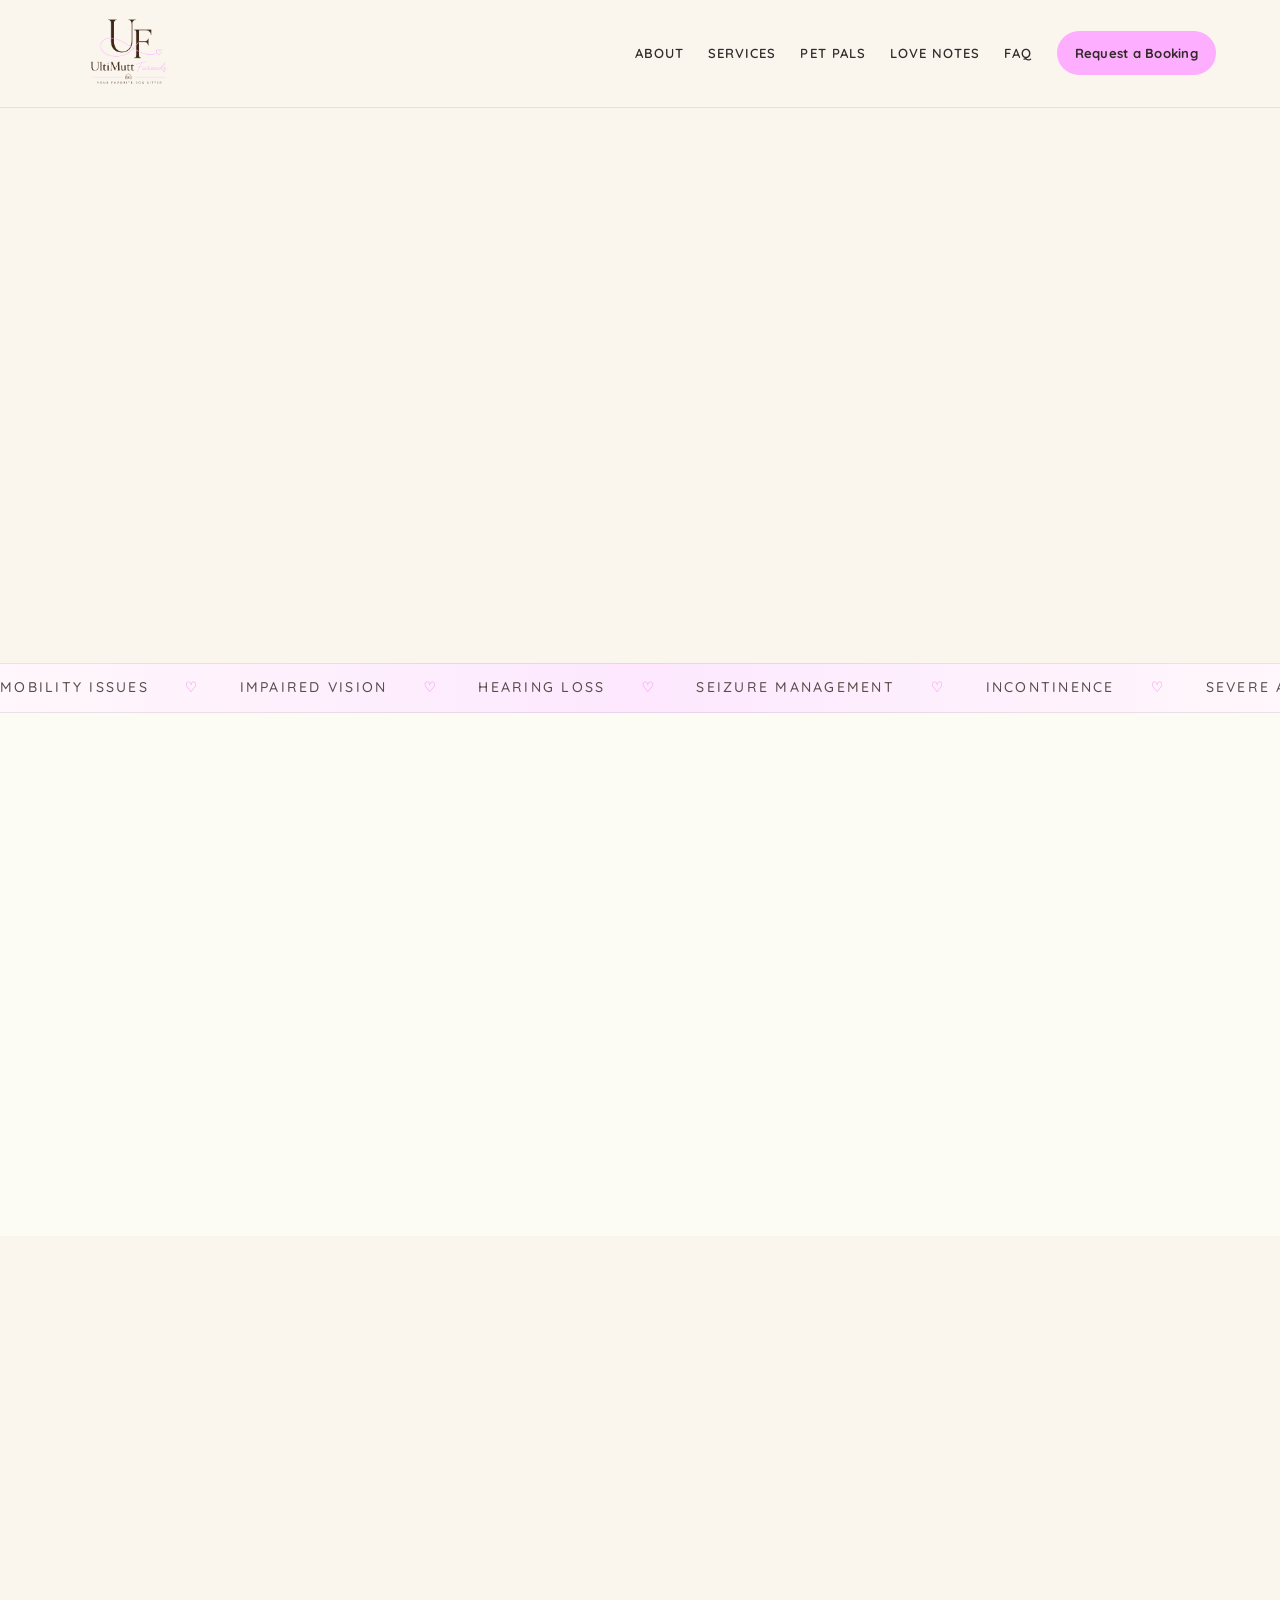
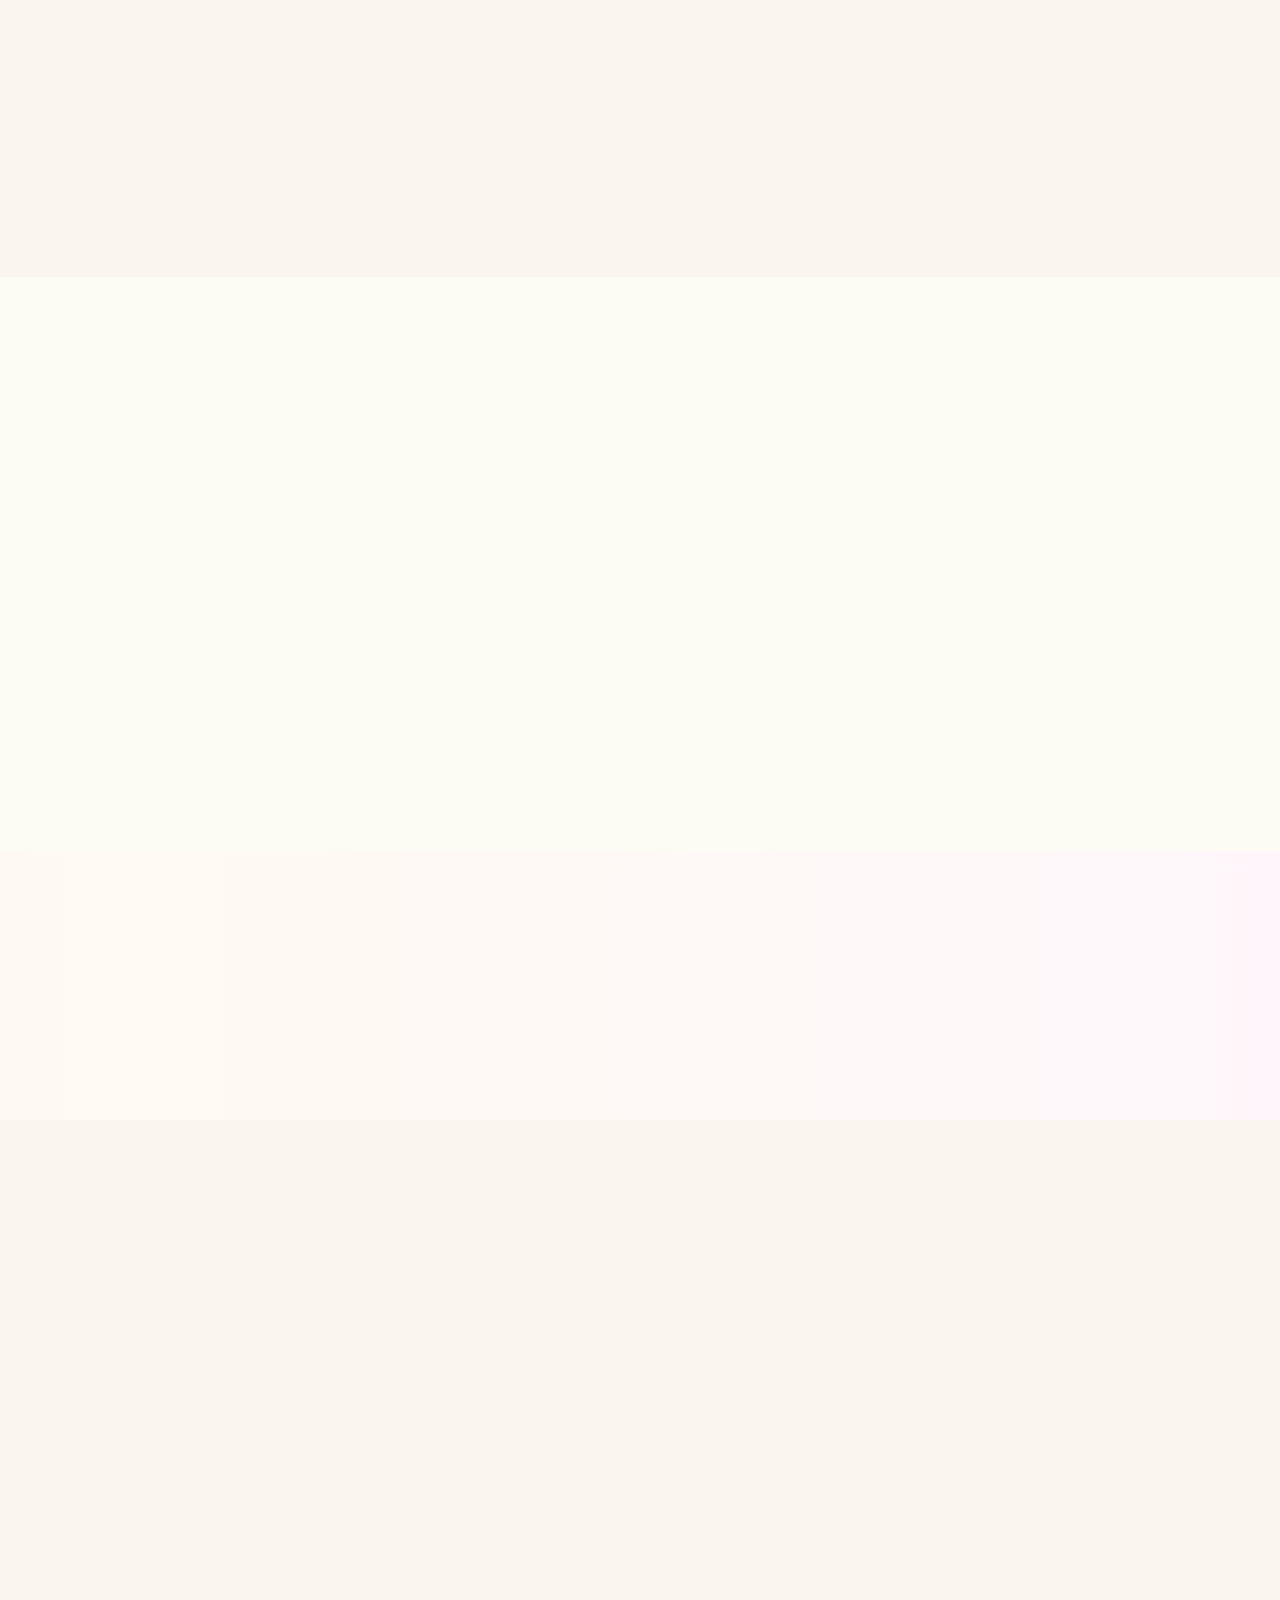
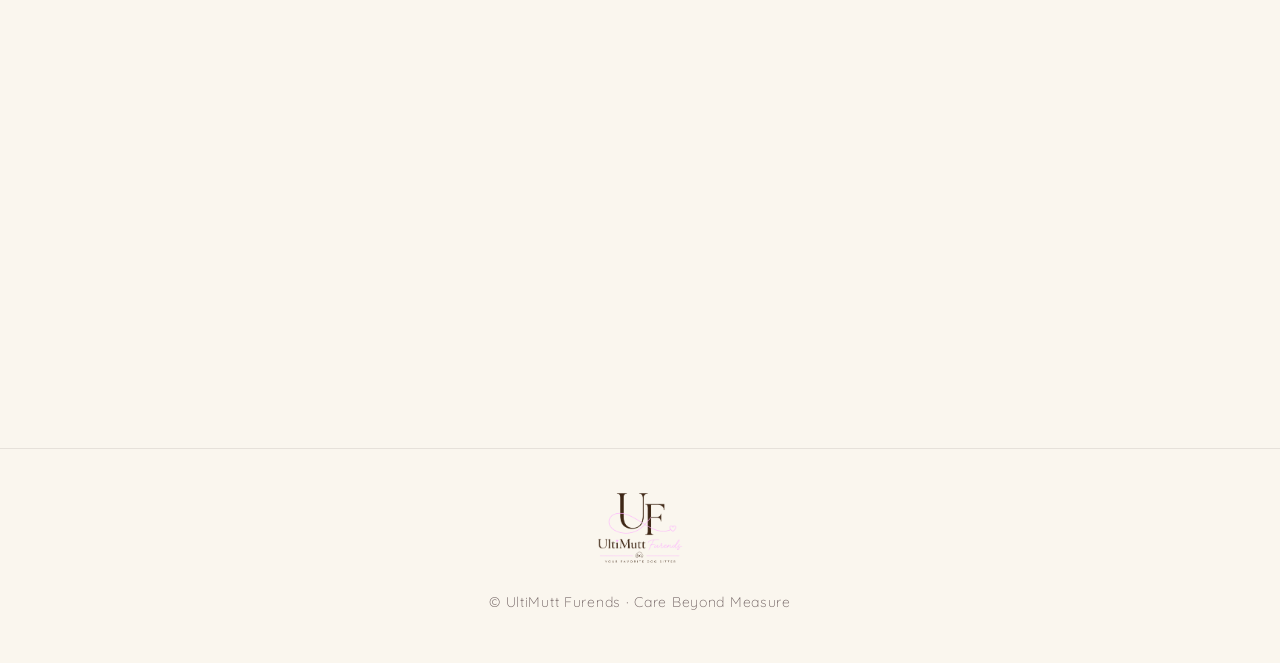
==== commit 0f3af417: "Add files via upload" ====
--- a/index.html
+++ b/index.html
@@ -5,14 +5,14 @@
   <meta name="viewport" content="width=device-width, initial-scale=1.0" />
   <title>UltiMutt Furends | Pet Care</title>
   <meta name="description" content="Personalized pet care built on trust, connection, and genuine love for every pet. Serving North Scottsdale." />
-  <link rel="shortcut icon" href="./favicon.ico?v=43" />
-  <link rel="icon" href="./favicon.ico?v=43" sizes="any" />
-  <link rel="icon" type="image/png" href="./favicon.png?v=43" />
-  <link rel="apple-touch-icon" href="./favicon.png?v=43" />
+  <link rel="shortcut icon" href="./favicon.ico?v=59" />
+  <link rel="icon" href="./favicon.ico?v=59" sizes="any" />
+  <link rel="icon" type="image/png" href="./favicon.png?v=59" />
+  <link rel="apple-touch-icon" href="./favicon.png?v=59" />
   <link rel="preconnect" href="https://fonts.googleapis.com">
   <link rel="preconnect" href="https://fonts.gstatic.com" crossorigin>
   <link href="https://fonts.googleapis.com/css2?family=DM+Serif+Display:ital@0;1&family=Quicksand:wght@300;400;500;600;700&family=Sacramento&display=swap" rel="stylesheet">
-  <link rel="stylesheet" href="./style.css?v=43" />
+  <link rel="stylesheet" href="./style.css?v=59" />
 <style>
 /* V39 final cleanup: larger hero badge, hidden version text */
 .version-marker{display:none!important;}
@@ -109,7 +109,158 @@
 .best-furend-badge *{
   font-size:0.88em !important;
 }
-</style></head>
+</style><style>
+/* V54 Brittany Signature preview */
+@import url('https://fonts.cdnfonts.com/css/brittany-signature');
+
+.hero-badge,
+.hero-image .hero-badge,
+.hero-card .hero-badge,
+.image-badge,
+.best-furend-badge,
+.hero-badge *,
+.hero-image .hero-badge *,
+.hero-card .hero-badge *,
+.image-badge *,
+.best-furend-badge *{
+  font-family:'Brittany Signature', cursive !important;
+  font-weight:400 !important;
+  letter-spacing:.01em !important;
+  line-height:1 !important;
+}
+
+.polaroid figcaption,
+.polaroid-name,
+.pet-name,
+.gallery-name,
+.photo-name,
+.polaroid-caption,
+.pet-card-name,
+.gallery-card figcaption,
+.pet-gallery figcaption,
+.polaroid-card figcaption{
+  font-family:'Brittany Signature', cursive !important;
+  font-weight:400 !important;
+  letter-spacing:.01em !important;
+}
+</style>
+<style>
+/* V55 hero badge width fix */
+.hero-badge,
+.image-badge,
+.best-furend-badge{
+  min-width: 680px !important;
+  width: auto !important;
+  padding: 22px 60px !important;
+  display:flex !important;
+  align-items:center !important;
+  justify-content:center !important;
+  text-align:center !important;
+  white-space:nowrap !important;
+  overflow:visible !important;
+}
+</style><style>
+/* V57 compact hero badge final fix */
+.hero-banner{
+  overflow:visible !important;
+}
+.hero-badge{
+  position:absolute !important;
+  right:10px !important;
+  bottom:10px !important;
+  top:auto !important;
+  left:auto !important;
+
+  width:max-content !important;
+  min-width:0 !important;
+  max-width:calc(100% - 24px) !important;
+
+  padding:8px 18px !important;
+  border-radius:999px !important;
+  box-sizing:border-box !important;
+
+  display:inline-flex !important;
+  align-items:center !important;
+  justify-content:center !important;
+  text-align:center !important;
+  white-space:nowrap !important;
+  overflow:visible !important;
+
+  font-family:'Brittany Signature', cursive !important;
+  font-size:clamp(1.35rem,1.75vw,1.8rem) !important;
+  line-height:1.05 !important;
+  letter-spacing:.01em !important;
+
+  transform:rotate(-7deg) !important;
+  z-index:10 !important;
+}
+
+.hero-badge *{
+  font-family:'Brittany Signature', cursive !important;
+  font-size:inherit !important;
+  line-height:1.05 !important;
+  margin:0 !important;
+  padding:0 !important;
+  text-align:center !important;
+  white-space:nowrap !important;
+}
+
+@media(max-width:700px){
+  .hero-badge{
+    right:8px !important;
+    bottom:8px !important;
+    padding:7px 14px !important;
+    font-size:1.25rem !important;
+    transform:rotate(-6deg) !important;
+    max-width:calc(100% - 20px) !important;
+  }
+}
+</style>
+<style>
+/* V59 actual pet-name font size fix */
+.polaroid figcaption,
+.polaroid .polaroid-name,
+.polaroid-name,
+.pet-name,
+.gallery-name,
+.photo-name,
+.polaroid-caption,
+.pet-card-name,
+.gallery-card figcaption,
+.pet-gallery figcaption,
+.polaroid-card figcaption,
+.gallery-polaroid figcaption,
+.gallery-item figcaption,
+.polaroid span,
+.polaroid p.name,
+.polaroid .name{
+  font-size: clamp(1.15rem, 1.55vw, 1.55rem) !important;
+  line-height: 1.05 !important;
+}
+
+/* Keep mobile pet names smaller too */
+@media(max-width:700px){
+  .polaroid figcaption,
+  .polaroid .polaroid-name,
+  .polaroid-name,
+  .pet-name,
+  .gallery-name,
+  .photo-name,
+  .polaroid-caption,
+  .pet-card-name,
+  .gallery-card figcaption,
+  .pet-gallery figcaption,
+  .polaroid-card figcaption,
+  .gallery-polaroid figcaption,
+  .gallery-item figcaption,
+  .polaroid span,
+  .polaroid p.name,
+  .polaroid .name{
+    font-size: 1.15rem !important;
+  }
+}
+</style>
+</head>
 <body>
   <!-- ULTIMUTT_V27_ROOT_ASSET_PATHS -->
   <div class="paw-field" aria-hidden="true">
@@ -387,6 +538,6 @@
     <p>© <span id="year"></span> UltiMutt Furends · Care Beyond Measure</p>
   </footer>
 
-  <script src="./script.js?v=43"></script>
+  <script src="./script.js?v=59"></script>
 </body>
 </html>
--- a/style.css
+++ b/style.css
@@ -578,3 +578,139 @@
 .best-furend-badge *{
   font-size:0.88em !important;
 }
+
+
+/* V54 Brittany Signature preview */
+@import url('https://fonts.cdnfonts.com/css/brittany-signature');
+
+.hero-badge,
+.hero-image .hero-badge,
+.hero-card .hero-badge,
+.image-badge,
+.best-furend-badge,
+.hero-badge *,
+.hero-image .hero-badge *,
+.hero-card .hero-badge *,
+.image-badge *,
+.best-furend-badge *{
+  font-family:'Brittany Signature', cursive !important;
+  font-weight:400 !important;
+  letter-spacing:.01em !important;
+  line-height:1 !important;
+}
+
+.polaroid figcaption,
+.polaroid-name,
+.pet-name,
+.gallery-name,
+.photo-name,
+.polaroid-caption,
+.pet-card-name,
+.gallery-card figcaption,
+.pet-gallery figcaption,
+.polaroid-card figcaption{
+  font-family:'Brittany Signature', cursive !important;
+  font-weight:400 !important;
+  letter-spacing:.01em !important;
+}
+
+
+/* V57 compact hero badge final fix */
+.hero-banner{
+  overflow:visible !important;
+}
+.hero-badge{
+  position:absolute !important;
+  right:10px !important;
+  bottom:10px !important;
+  top:auto !important;
+  left:auto !important;
+
+  width:max-content !important;
+  min-width:0 !important;
+  max-width:calc(100% - 24px) !important;
+
+  padding:8px 18px !important;
+  border-radius:999px !important;
+  box-sizing:border-box !important;
+
+  display:inline-flex !important;
+  align-items:center !important;
+  justify-content:center !important;
+  text-align:center !important;
+  white-space:nowrap !important;
+  overflow:visible !important;
+
+  font-family:'Brittany Signature', cursive !important;
+  font-size:clamp(1.35rem,1.75vw,1.8rem) !important;
+  line-height:1.05 !important;
+  letter-spacing:.01em !important;
+
+  transform:rotate(-7deg) !important;
+  z-index:10 !important;
+}
+
+.hero-badge *{
+  font-family:'Brittany Signature', cursive !important;
+  font-size:inherit !important;
+  line-height:1.05 !important;
+  margin:0 !important;
+  padding:0 !important;
+  text-align:center !important;
+  white-space:nowrap !important;
+}
+
+@media(max-width:700px){
+  .hero-badge{
+    right:8px !important;
+    bottom:8px !important;
+    padding:7px 14px !important;
+    font-size:1.25rem !important;
+    transform:rotate(-6deg) !important;
+    max-width:calc(100% - 20px) !important;
+  }
+}
+
+
+/* V59 actual pet-name font size fix */
+.polaroid figcaption,
+.polaroid .polaroid-name,
+.polaroid-name,
+.pet-name,
+.gallery-name,
+.photo-name,
+.polaroid-caption,
+.pet-card-name,
+.gallery-card figcaption,
+.pet-gallery figcaption,
+.polaroid-card figcaption,
+.gallery-polaroid figcaption,
+.gallery-item figcaption,
+.polaroid span,
+.polaroid p.name,
+.polaroid .name{
+  font-size: clamp(1.15rem, 1.55vw, 1.55rem) !important;
+  line-height: 1.05 !important;
+}
+
+/* Keep mobile pet names smaller too */
+@media(max-width:700px){
+  .polaroid figcaption,
+  .polaroid .polaroid-name,
+  .polaroid-name,
+  .pet-name,
+  .gallery-name,
+  .photo-name,
+  .polaroid-caption,
+  .pet-card-name,
+  .gallery-card figcaption,
+  .pet-gallery figcaption,
+  .polaroid-card figcaption,
+  .gallery-polaroid figcaption,
+  .gallery-item figcaption,
+  .polaroid span,
+  .polaroid p.name,
+  .polaroid .name{
+    font-size: 1.15rem !important;
+  }
+}
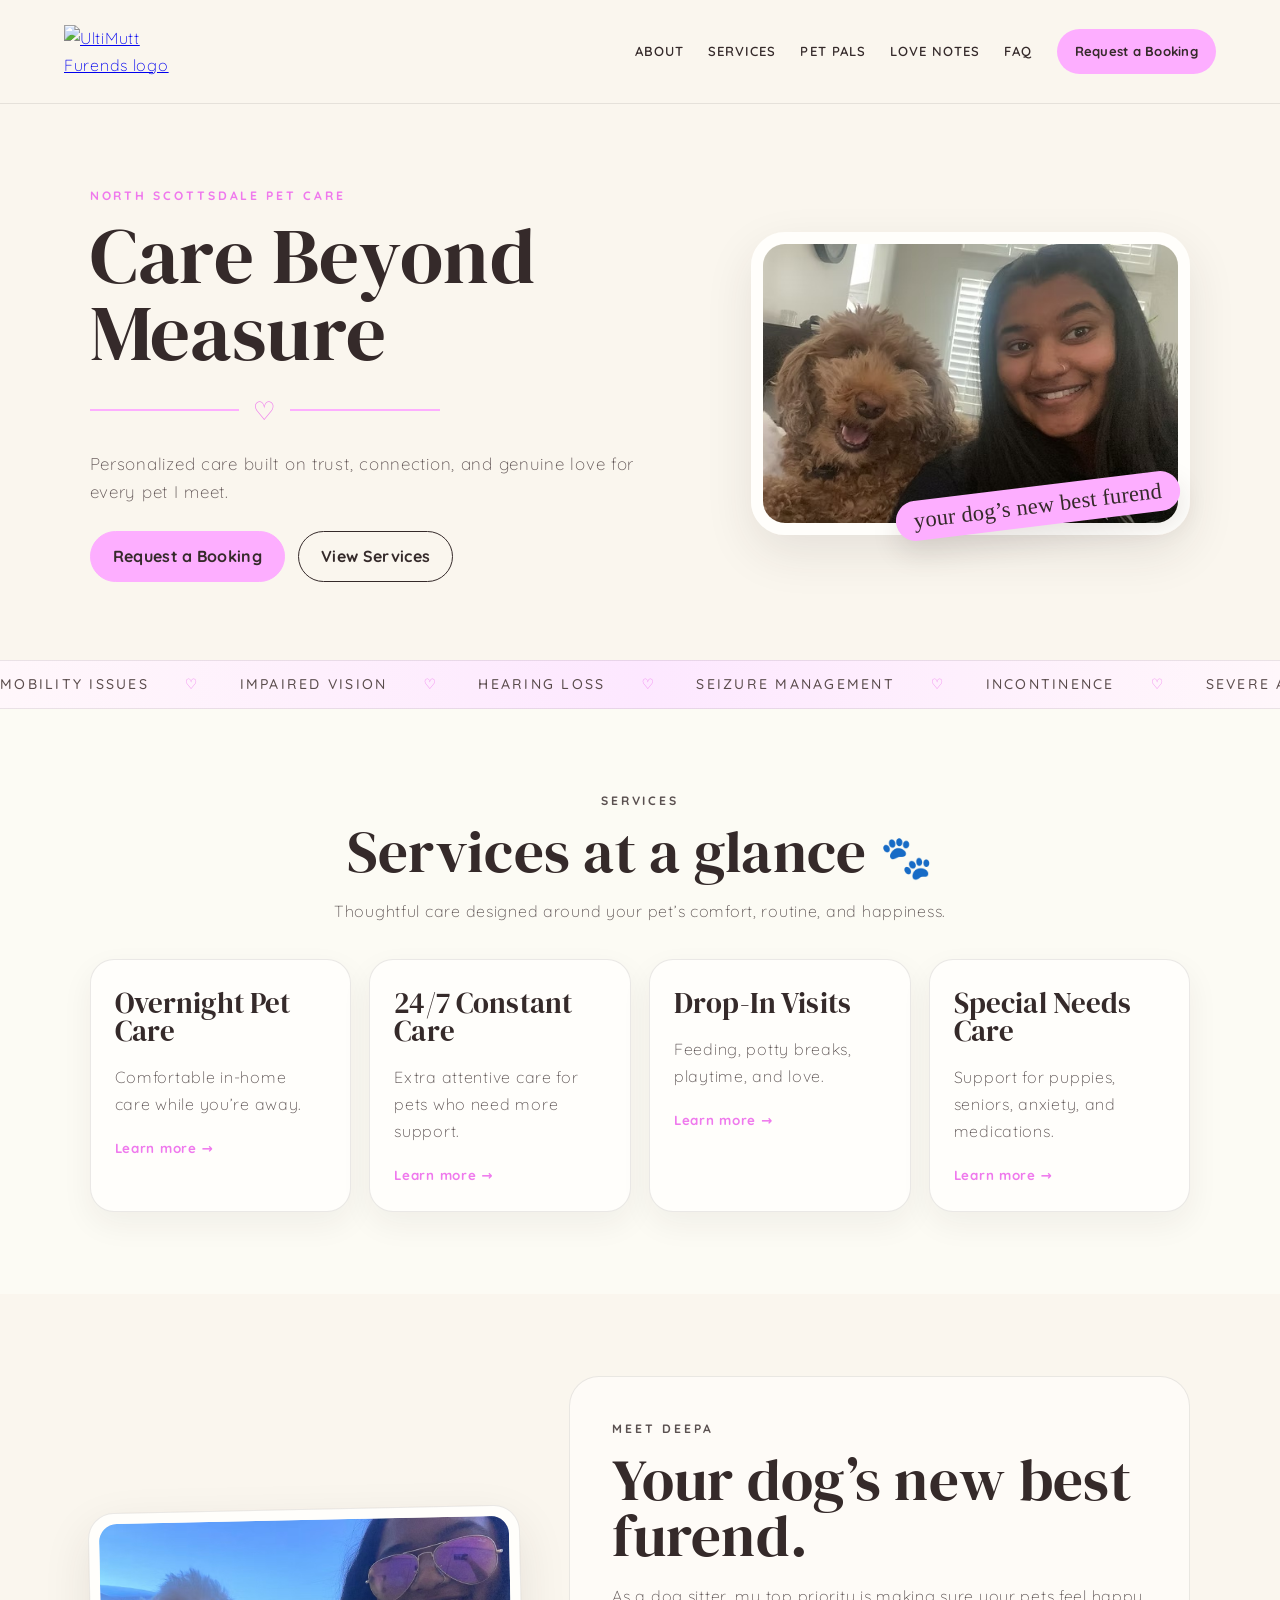
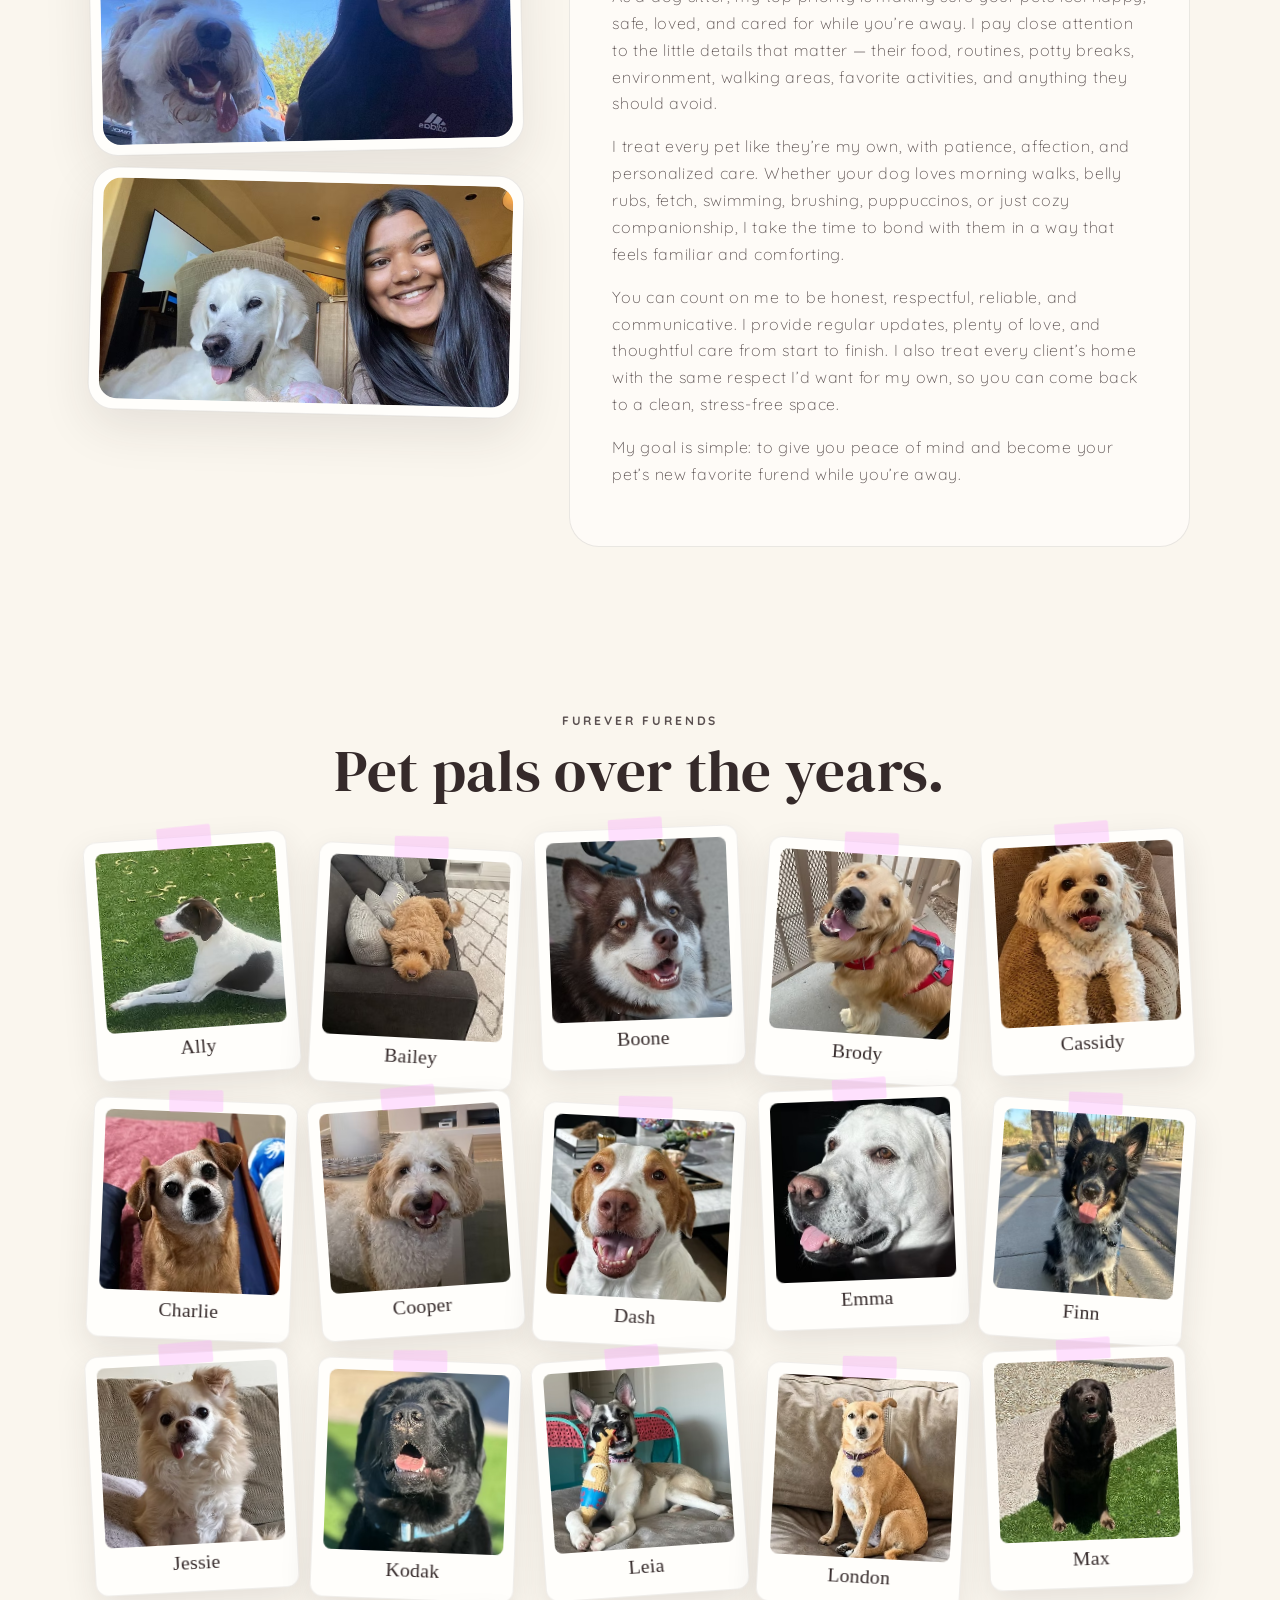
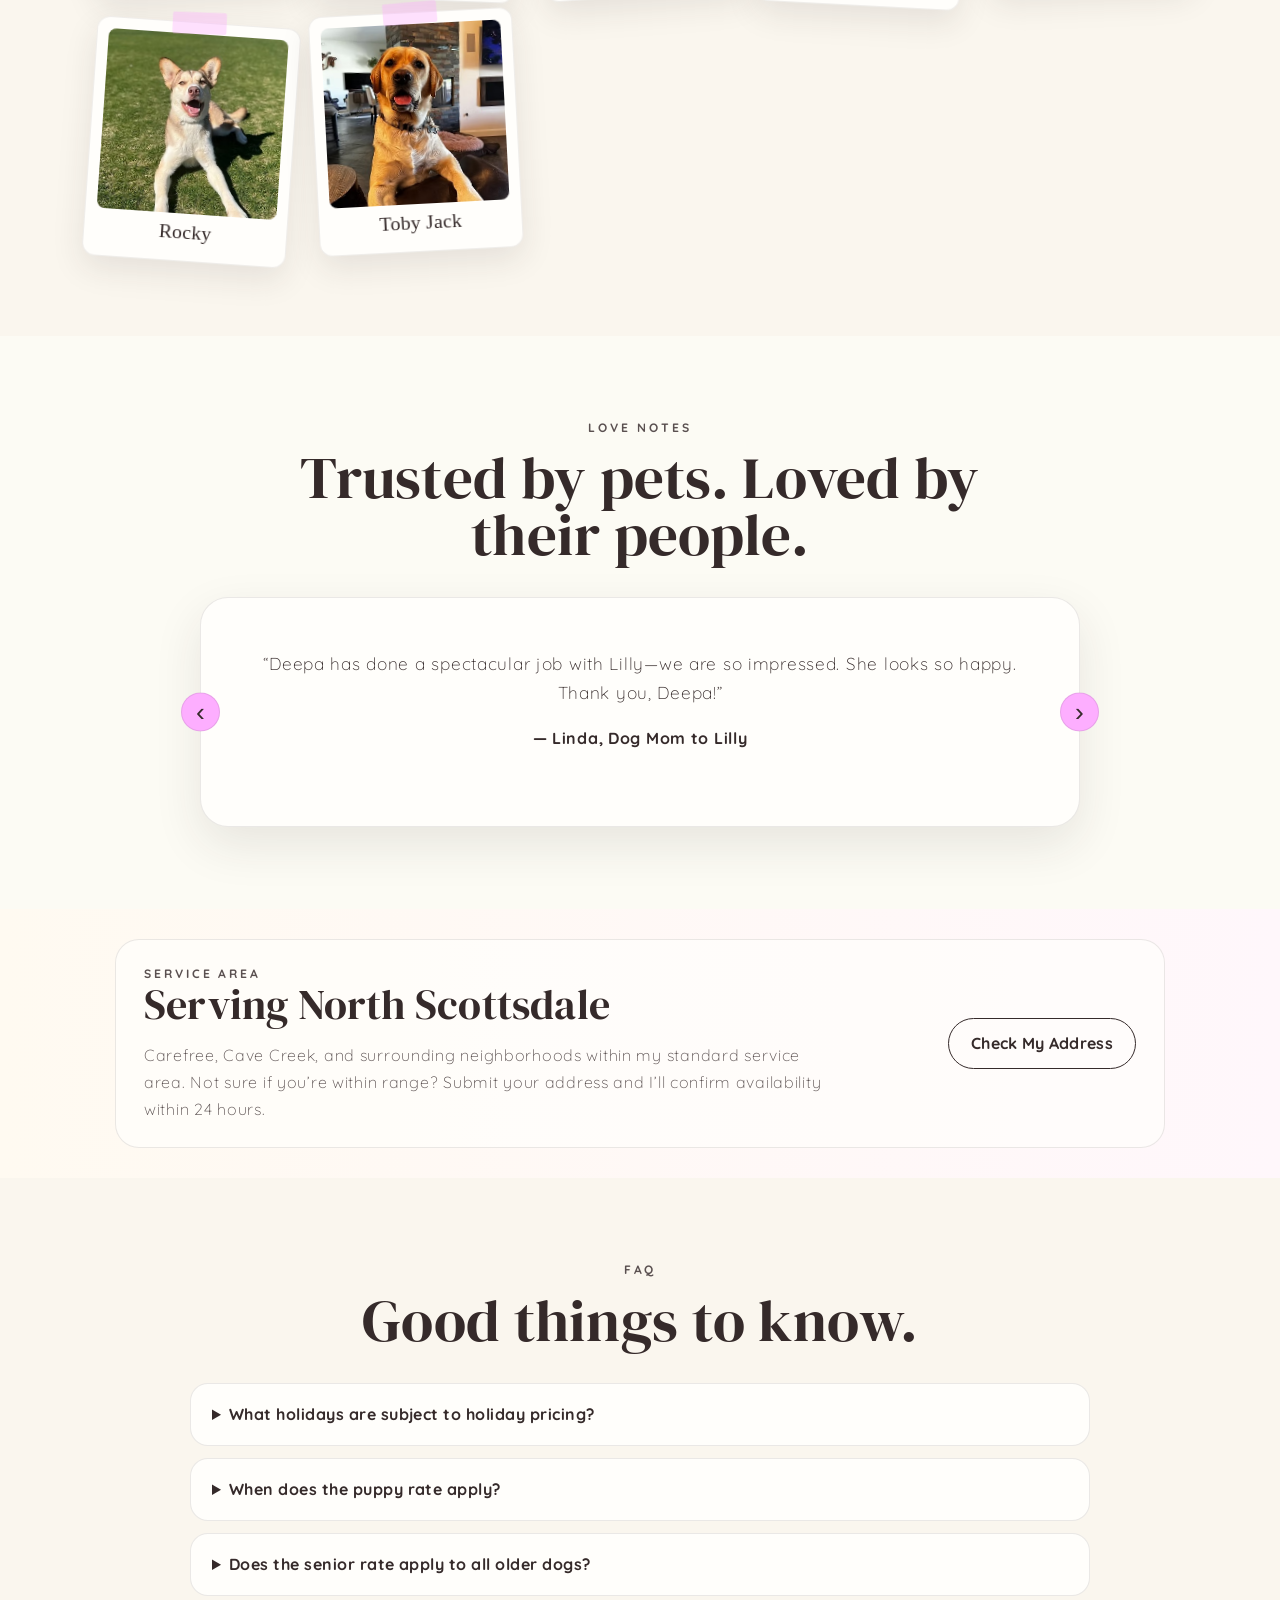
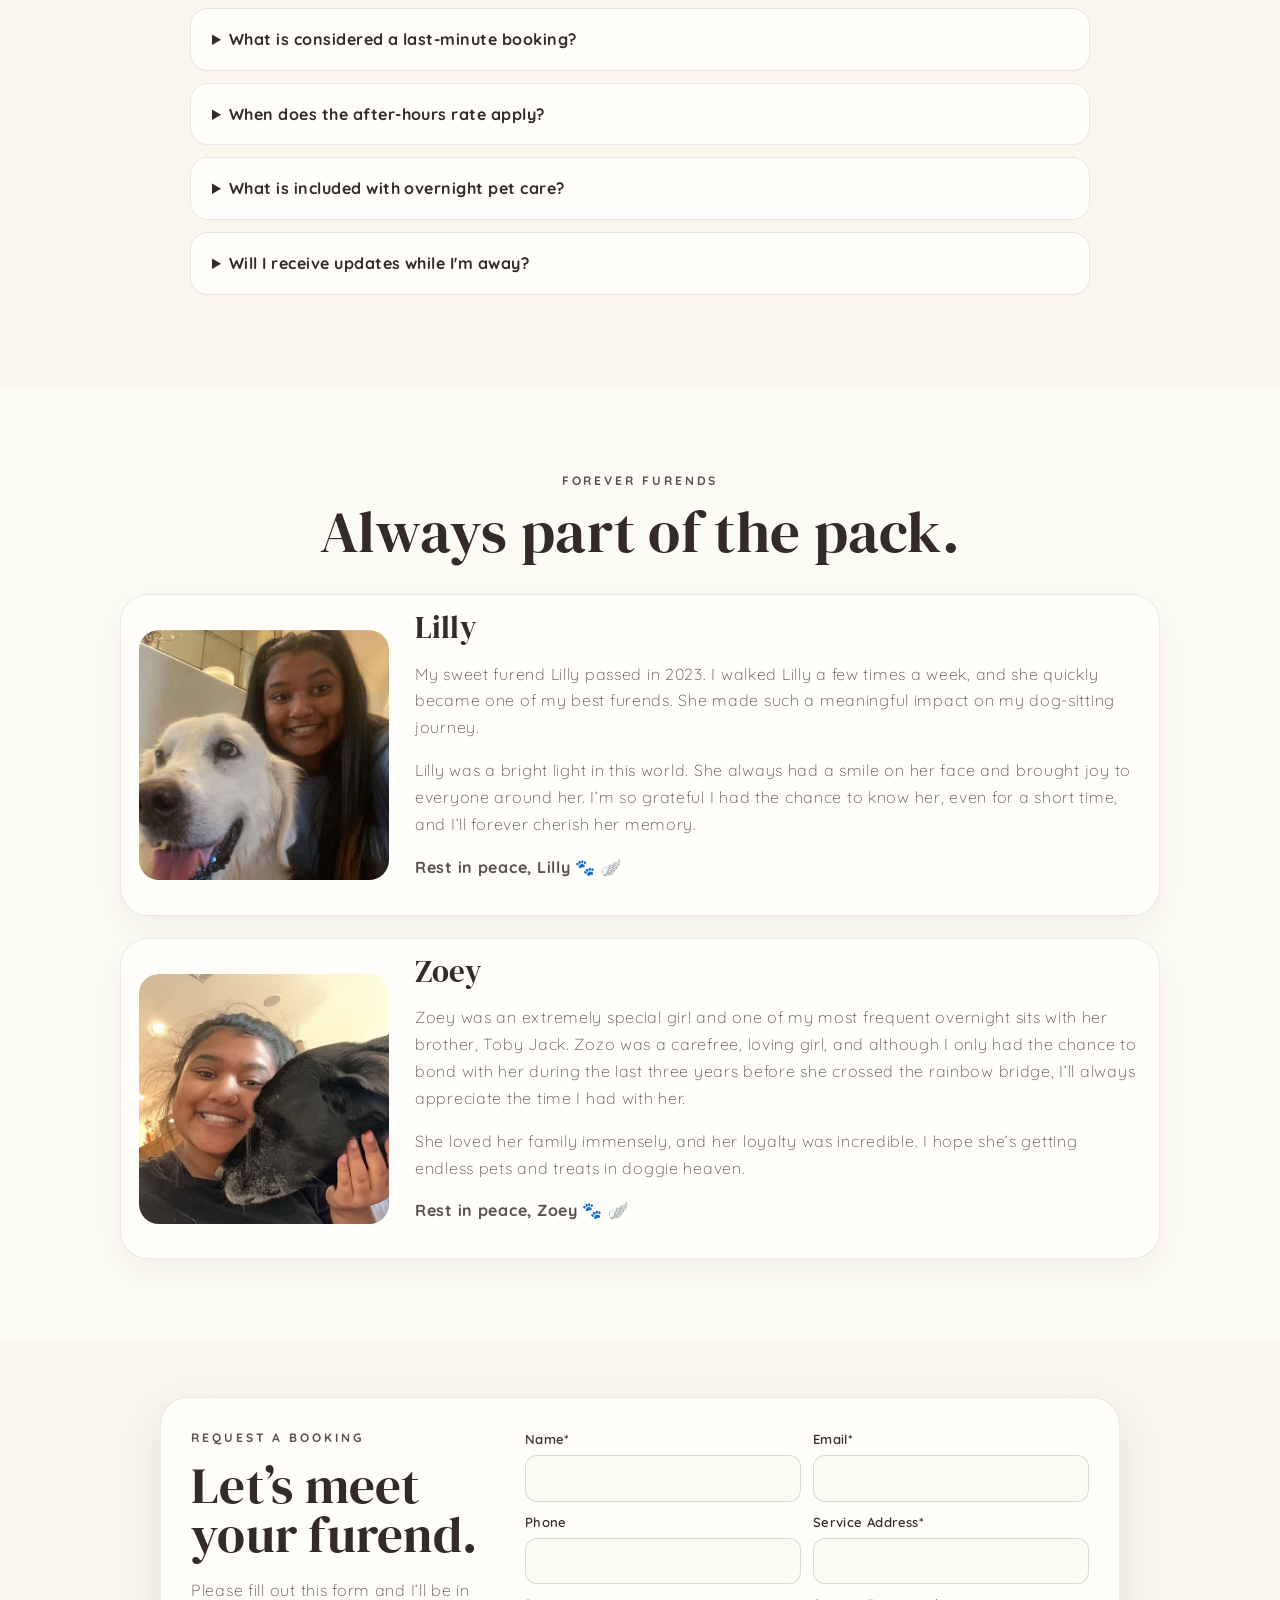
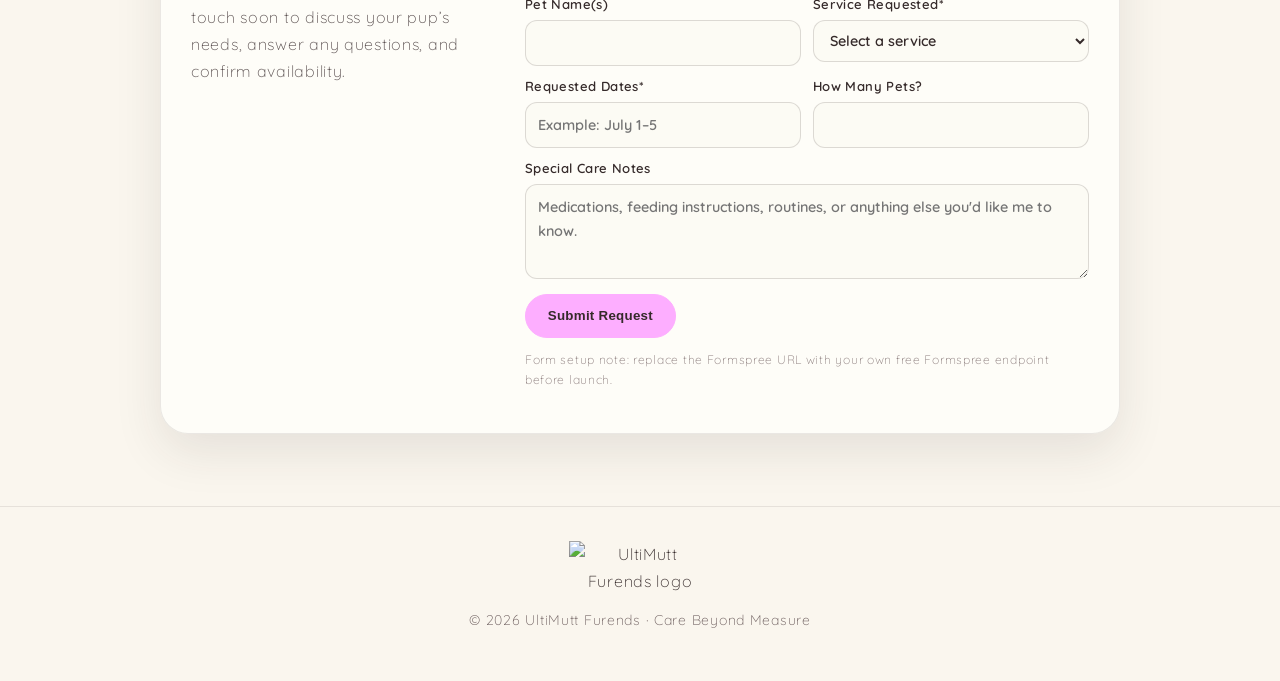
==== commit 08ce81ae: "Add files via upload" ====
--- a/index.html
+++ b/index.html
@@ -5,14 +5,14 @@
   <meta name="viewport" content="width=device-width, initial-scale=1.0" />
   <title>UltiMutt Furends | Pet Care</title>
   <meta name="description" content="Personalized pet care built on trust, connection, and genuine love for every pet. Serving North Scottsdale." />
-  <link rel="shortcut icon" href="./favicon.ico?v=59" />
-  <link rel="icon" href="./favicon.ico?v=59" sizes="any" />
-  <link rel="icon" type="image/png" href="./favicon.png?v=59" />
-  <link rel="apple-touch-icon" href="./favicon.png?v=59" />
+  <link rel="shortcut icon" href="./favicon.ico?v=66" />
+  <link rel="icon" href="./favicon.ico?v=66" sizes="any" />
+  <link rel="icon" type="image/png" href="./favicon.png?v=66" />
+  <link rel="apple-touch-icon" href="./favicon.png?v=66" />
   <link rel="preconnect" href="https://fonts.googleapis.com">
   <link rel="preconnect" href="https://fonts.gstatic.com" crossorigin>
   <link href="https://fonts.googleapis.com/css2?family=DM+Serif+Display:ital@0;1&family=Quicksand:wght@300;400;500;600;700&family=Sacramento&display=swap" rel="stylesheet">
-  <link rel="stylesheet" href="./style.css?v=59" />
+  <link rel="stylesheet" href="./style.css?v=66" />
 <style>
 /* V39 final cleanup: larger hero badge, hidden version text */
 .version-marker{display:none!important;}
@@ -260,6 +260,487 @@
   }
 }
 </style>
+<style>
+/* V61 mobile-only refinements + pricing links */
+.service-card{
+  text-decoration:none !important;
+  display:block;
+}
+
+@media (max-width: 700px){
+  /* 1) Smaller hero badge with less pink padding */
+  .hero-banner{ overflow:visible !important; }
+  .hero-badge{
+    position:absolute !important;
+    right:9px !important;
+    bottom:9px !important;
+    left:auto !important;
+    top:auto !important;
+    width:max-content !important;
+    min-width:0 !important;
+    max-width:72% !important;
+    padding:4px 10px !important;
+    border-radius:999px !important;
+    box-sizing:border-box !important;
+    display:inline-flex !important;
+    align-items:center !important;
+    justify-content:center !important;
+    text-align:center !important;
+    white-space:nowrap !important;
+    overflow:visible !important;
+    font-size:.95rem !important;
+    line-height:1 !important;
+    transform:rotate(-6deg) !important;
+    z-index:10 !important;
+  }
+  .hero-badge *{
+    font-size:inherit !important;
+    line-height:1 !important;
+    margin:0 !important;
+    padding:0 !important;
+    white-space:nowrap !important;
+  }
+
+  /* 2) Pet polaroids: 2 per row on mobile */
+  .polaroid-grid{
+    display:grid !important;
+    grid-template-columns:repeat(2, minmax(0, 1fr)) !important;
+    gap:18px 14px !important;
+    width:92% !important;
+    max-width:520px !important;
+    margin-left:auto !important;
+    margin-right:auto !important;
+    align-items:start !important;
+  }
+  .polaroid-grid .polaroid{
+    width:100% !important;
+    max-width:100% !important;
+    margin:0 auto !important;
+    padding:8px 8px 12px !important;
+    box-sizing:border-box !important;
+    transform:none !important;
+  }
+  .polaroid-grid .polaroid img{
+    width:100% !important;
+    height:auto !important;
+    aspect-ratio:1 / 1.08 !important;
+    object-fit:cover !important;
+    border-radius:10px !important;
+  }
+  .polaroid-grid .polaroid figcaption{
+    font-size:1.05rem !important;
+    line-height:1 !important;
+    margin-top:5px !important;
+  }
+
+  /* 3) Pink testimonial arrows restored on mobile */
+  .testimonial-shell{
+    position:relative !important;
+    padding-left:18px !important;
+    padding-right:18px !important;
+  }
+  .testimonial-shell .slide-btn,
+  .testimonial-shell .testimonial-arrow{
+    display:flex !important;
+    opacity:1 !important;
+    visibility:visible !important;
+    pointer-events:auto !important;
+    position:absolute !important;
+    top:50% !important;
+    transform:translateY(-50%) !important;
+    width:38px !important;
+    height:38px !important;
+    border-radius:999px !important;
+    border:1px solid rgba(253,174,255,.75) !important;
+    background:#fdaeff !important;
+    color:#3a2d2d !important;
+    align-items:center !important;
+    justify-content:center !important;
+    z-index:30 !important;
+    font-size:1.35rem !important;
+    line-height:1 !important;
+    box-shadow:0 10px 26px rgba(58,45,45,.16) !important;
+  }
+  .testimonial-shell .prev{ left:0 !important; }
+  .testimonial-shell .next{ right:0 !important; }
+
+  /* 4) Pricing page mobile: centered narrower containers so paws show */
+  .pricing-wrap{
+    width:100% !important;
+    max-width:100% !important;
+  }
+  .pricing-hero{
+    width:88% !important;
+    max-width:500px !important;
+    margin-left:auto !important;
+    margin-right:auto !important;
+    padding-left:18px !important;
+    padding-right:18px !important;
+    box-sizing:border-box !important;
+  }
+  .pricing-list{
+    width:100% !important;
+    max-width:100% !important;
+    margin-left:auto !important;
+    margin-right:auto !important;
+  }
+  .price-row{
+    width:86% !important;
+    max-width:430px !important;
+    margin-left:auto !important;
+    margin-right:auto !important;
+    padding-left:18px !important;
+    padding-right:18px !important;
+    box-sizing:border-box !important;
+  }
+  .pricing-footer{
+    width:88% !important;
+    max-width:500px !important;
+    margin-left:auto !important;
+    margin-right:auto !important;
+    box-sizing:border-box !important;
+  }
+}
+</style>
+<style>
+/* V62 mobile final fixes */
+@media (max-width: 700px){
+  .testimonial-card{ transition: opacity .95s ease, visibility .95s ease !important; }
+  .testimonial-shell .slide-btn,
+  .testimonial-shell .testimonial-arrow{ touch-action: manipulation !important; }
+
+  .polaroid-grid .polaroid{
+    transition: transform .25s ease, box-shadow .25s ease, border-color .25s ease !important;
+    will-change: transform !important;
+  }
+  .polaroid-grid .polaroid:nth-child(4n+1){ transform: rotate(-2.4deg) !important; }
+  .polaroid-grid .polaroid:nth-child(4n+2){ transform: rotate(2deg) translateY(5px) !important; }
+  .polaroid-grid .polaroid:nth-child(4n+3){ transform: rotate(-1.4deg) translateY(-3px) !important; }
+  .polaroid-grid .polaroid:nth-child(4n+4){ transform: rotate(2.6deg) translateY(4px) !important; }
+  .polaroid-grid .polaroid:active,
+  .polaroid-grid .polaroid:hover{
+    transform: translateY(-6px) rotate(0deg) scale(1.025) !important;
+    box-shadow: 0 18px 38px rgba(53,42,42,.16) !important;
+    border-color: rgba(253,174,255,.75) !important;
+    z-index: 5 !important;
+  }
+  .polaroid-grid .polaroid img{ transition: transform .25s ease !important; }
+  .polaroid-grid .polaroid:active img,
+  .polaroid-grid .polaroid:hover img{ transform: scale(1.035) !important; }
+
+  .pricing-page{ padding-left: 0 !important; padding-right: 0 !important; }
+  .pricing-wrap{ width: 100% !important; max-width: 100% !important; }
+  .pricing-hero{
+    width: 82% !important;
+    max-width: 390px !important;
+    margin-left: auto !important;
+    margin-right: auto !important;
+  }
+  .price-row{
+    width: 78% !important;
+    max-width: 350px !important;
+    margin-left: auto !important;
+    margin-right: auto !important;
+    padding: 10px 14px !important;
+    gap: 8px !important;
+  }
+  .price-row h3{ font-size: clamp(.95rem, 4.6vw, 1.1rem) !important; }
+  .price-row p{ font-size: .8rem !important; }
+  .price-row p span{ font-size: clamp(1.05rem, 5vw, 1.3rem) !important; }
+  .pricing-footer{
+    width: 82% !important;
+    max-width: 390px !important;
+    margin-left: auto !important;
+    margin-right: auto !important;
+  }
+  .pricing-paw{ font-size: 2.1rem !important; }
+}
+</style>
+<style>
+/* V64 mobile-only testimonial + banner speed fix */
+@media(max-width:700px){
+  .soft-marquee,
+  .soft-marquee *,
+  .marquee,
+  .marquee *,
+  .marquee-track,
+  .soft-marquee-track,
+  .marquee-content,
+  .marquee-inner{
+    animation-duration:16s !important;
+  }
+
+  .testimonial-card{
+    transition:opacity .55s ease, visibility .55s ease !important;
+  }
+}
+</style>
+<style>
+/* V65 mobile hero + testimonial fixes */
+@media(max-width:700px){
+  /* Make the initial mobile hero shorter so image + badge appear before the rolling banner */
+  .hero{
+    min-height:auto !important;
+    padding:76px 18px 18px !important;
+    gap:14px !important;
+  }
+  .hero-copy{
+    gap:8px !important;
+  }
+  .hero-copy .eyebrow{
+    margin-bottom:0 !important;
+    font-size:.72rem !important;
+  }
+  .hero h1{
+    font-size:clamp(2.55rem, 14vw, 4rem) !important;
+    line-height:.86 !important;
+    margin:0 !important;
+  }
+  .mini-divider{
+    margin:4px auto 6px !important;
+    transform:scale(.82) !important;
+  }
+  .hero-subtitle{
+    font-size:.9rem !important;
+    line-height:1.35 !important;
+    margin:0 auto !important;
+    max-width:330px !important;
+  }
+  .hero-buttons{
+    gap:8px !important;
+    margin-top:4px !important;
+  }
+  .hero-buttons .btn{
+    padding:9px 14px !important;
+    font-size:.76rem !important;
+  }
+  .hero-image{
+    margin-top:0 !important;
+  }
+  .hero-banner{
+    max-width:330px !important;
+    margin:0 auto !important;
+  }
+  .hero-banner img{
+    aspect-ratio:1.02 / 1 !important;
+    height:auto !important;
+    max-height:285px !important;
+    object-fit:cover !important;
+  }
+  .hero-badge{
+    right:8px !important;
+    bottom:8px !important;
+    padding:4px 10px !important;
+    font-size:.95rem !important;
+  }
+
+  /* Testimonials: no stacked tap conflicts, calmer transition */
+  .testimonial-shell{
+    position:relative !important;
+  }
+  .testimonial-card{
+    transition:opacity .45s ease, visibility .45s ease !important;
+  }
+  .testimonial-shell .slide-btn{
+    cursor:pointer !important;
+    touch-action:manipulation !important;
+    -webkit-tap-highlight-color:transparent !important;
+  }
+
+  /* Restore/fix rolling banner speed on mobile */
+  .soft-marquee-track,
+  .soft-marquee .marquee-track,
+  .soft-marquee-track *,
+  .marquee-track,
+  .marquee-content,
+  .marquee-inner{
+    animation-duration:16s !important;
+  }
+}
+</style>
+<style>
+/* V66 mobile hero polish + smoother testimonials */
+@media(max-width:700px){
+  /* Remove awkward top gap and fit full hero before rolling banner */
+  .hero{
+    min-height:calc(100svh - 118px) !important;
+    padding:20px 18px 14px !important;
+    gap:10px !important;
+    display:flex !important;
+    flex-direction:column !important;
+    justify-content:flex-start !important;
+    align-items:center !important;
+  }
+
+  .hero-copy{
+    width:100% !important;
+    display:flex !important;
+    flex-direction:column !important;
+    align-items:center !important;
+    text-align:center !important;
+    gap:0 !important;
+    margin:0 auto !important;
+  }
+
+  .hero-copy .eyebrow{
+    font-size:.68rem !important;
+    letter-spacing:.22em !important;
+    line-height:1.1 !important;
+    margin:0 0 5px !important;
+  }
+
+  .hero h1{
+    font-size:clamp(2.65rem, 13vw, 3.85rem) !important;
+    line-height:.88 !important;
+    letter-spacing:-.035em !important;
+    margin:0 auto !important;
+    max-width:355px !important;
+  }
+
+  .mini-divider{
+    margin:9px auto 8px !important;
+    transform:scale(.76) !important;
+    transform-origin:center !important;
+  }
+
+  .hero-subtitle{
+    font-size:.82rem !important;
+    line-height:1.28 !important;
+    max-width:320px !important;
+    margin:0 auto 9px !important;
+    letter-spacing:.025em !important;
+  }
+
+  .hero-buttons{
+    display:flex !important;
+    justify-content:center !important;
+    align-items:center !important;
+    gap:8px !important;
+    margin:0 auto 8px !important;
+    width:100% !important;
+  }
+
+  .hero-buttons .btn{
+    padding:9px 13px !important;
+    font-size:.72rem !important;
+    line-height:1 !important;
+    min-height:38px !important;
+    border-radius:999px !important;
+  }
+
+  .hero-image{
+    width:100% !important;
+    margin:0 auto !important;
+    display:flex !important;
+    justify-content:center !important;
+  }
+
+  .hero-banner{
+    width:min(84vw, 330px) !important;
+    max-width:330px !important;
+    margin:0 auto !important;
+    border-radius:24px !important;
+    padding:8px !important;
+    box-sizing:border-box !important;
+  }
+
+  .hero-banner img{
+    width:100% !important;
+    height:auto !important;
+    max-height:none !important;
+    aspect-ratio:1.13 / 1 !important;
+    object-fit:cover !important;
+    object-position:center !important;
+    border-radius:18px !important;
+    display:block !important;
+  }
+
+  .hero-badge{
+    right:8px !important;
+    bottom:8px !important;
+    width:max-content !important;
+    max-width:72% !important;
+    min-width:0 !important;
+    padding:4px 10px !important;
+    font-size:.9rem !important;
+    line-height:1 !important;
+    transform:rotate(-5deg) !important;
+    white-space:nowrap !important;
+  }
+
+  .hero-badge *{
+    font-size:inherit !important;
+    line-height:1 !important;
+    white-space:nowrap !important;
+  }
+
+  /* Keep rolling banner just after first mobile viewport */
+  .soft-marquee,
+  .marquee{
+    margin-top:0 !important;
+  }
+
+  /* Smoother testimonial fade on mobile */
+  .testimonial-card{
+    transition:
+      opacity .85s ease,
+      visibility .85s ease,
+      transform .85s ease !important;
+    transform:translateY(8px) scale(.985) !important;
+  }
+
+  .testimonial-card.active{
+    transform:translateY(0) scale(1) !important;
+  }
+
+  .testimonial-shell .slide-btn,
+  .testimonial-shell .testimonial-arrow{
+    transition:transform .25s ease, background .25s ease, box-shadow .25s ease !important;
+  }
+
+  .testimonial-shell .slide-btn:active,
+  .testimonial-shell .testimonial-arrow:active{
+    transform:translateY(-50%) scale(.94) !important;
+  }
+
+  /* Banner speed on mobile */
+  .soft-marquee-track,
+  .soft-marquee .marquee-track,
+  .soft-marquee-track *,
+  .marquee-track,
+  .marquee-content,
+  .marquee-inner{
+    animation-duration:14s !important;
+  }
+}
+
+/* Slightly shorter phones */
+@media(max-width:700px) and (max-height:760px){
+  .hero{
+    padding-top:14px !important;
+    gap:8px !important;
+  }
+  .hero h1{
+    font-size:clamp(2.45rem, 12.2vw, 3.55rem) !important;
+  }
+  .mini-divider{
+    margin:7px auto 6px !important;
+    transform:scale(.7) !important;
+  }
+  .hero-subtitle{
+    font-size:.78rem !important;
+    margin-bottom:7px !important;
+  }
+  .hero-buttons .btn{
+    min-height:36px !important;
+    padding:8px 12px !important;
+    font-size:.7rem !important;
+  }
+  .hero-banner{
+    width:min(80vw, 312px) !important;
+  }
+}
+</style>
 </head>
 <body>
   <!-- ULTIMUTT_V27_ROOT_ASSET_PATHS -->
@@ -327,30 +808,30 @@
         <p>Thoughtful care designed around your pet’s comfort, routine, and happiness.</p>
       </div>
       <div class="service-grid">
-        <button class="service-card reveal" type="button" data-service="overnight" aria-label="Learn more about Overnight Pet Care">
+        <a class="service-card reveal" href="./service-pricing.html" aria-label="View pricing for Overnight Pet Care">
           
           <h3>Overnight Pet Care</h3>
           <p>Comfortable in-home care while you’re away.</p>
           <small>Learn more →</small>
-        </button>
-        <button class="service-card reveal" type="button" data-service="constant" aria-label="Learn more about 24/7 Constant Care">
+        </a>
+        <a class="service-card reveal" href="./service-pricing.html" aria-label="View pricing for 24/7 Constant Care">
           
           <h3>24/7 Constant Care</h3>
           <p>Extra attentive care for pets who need more support.</p>
           <small>Learn more →</small>
-        </button>
-        <button class="service-card reveal" type="button" data-service="dropin" aria-label="Learn more about Drop-In Visits">
+        </a>
+        <a class="service-card reveal" href="./service-pricing.html" aria-label="View pricing for Drop-In Visits">
           
           <h3>Drop-In Visits</h3>
           <p>Feeding, potty breaks, playtime, and love.</p>
           <small>Learn more →</small>
-        </button>
-        <button class="service-card reveal" type="button" data-service="special" aria-label="Learn more about Special Needs Care">
+        </a>
+        <a class="service-card reveal" href="./service-pricing.html" aria-label="View pricing for Special Needs Care">
           
           <h3>Special Needs Care</h3>
           <p>Support for puppies, seniors, anxiety, and medications.</p>
           <small>Learn more →</small>
-        </button>
+        </a>
       </div>
     </section>
 
@@ -405,7 +886,7 @@
         <h2>Trusted by pets. Loved by their people.</h2>
       </div>
       <div class="testimonial-shell reveal">
-        <button class="slide-btn prev" aria-label="Previous testimonial">‹</button>
+        <button class="slide-btn testimonial-arrow prev" aria-label="Previous testimonial">‹</button>
         <div class="testimonial-card active">
           <p>“Deepa has done a spectacular job with Lilly—we are so impressed. She looks so happy. Thank you, Deepa!”</p>
           <strong>— Linda, Dog Mom to Lilly</strong>
@@ -430,7 +911,7 @@
           <p>“Can't thank you enough for the amazing care you give Ally and Dash. It's the best feeling being on vacation knowing they're happy. It makes me so happy knowing they're in the best hands, as always.”</p>
           <strong>— Kendra, Dog Mom to Ally & Dash</strong>
         </div>
-        <button class="slide-btn next" aria-label="Next testimonial">›</button>
+        <button class="slide-btn testimonial-arrow next" aria-label="Next testimonial">›</button>
       </div>
     </section>
 
@@ -538,6 +1019,6 @@
     <p>© <span id="year"></span> UltiMutt Furends · Care Beyond Measure</p>
   </footer>
 
-  <script src="./script.js?v=59"></script>
+  <script src="./script.js?v=66"></script>
 </body>
 </html>
--- a/style.css
+++ b/style.css
@@ -714,3 +714,495 @@
     font-size: 1.15rem !important;
   }
 }
+
+
+/* V61 mobile-only refinements + pricing links */
+.service-card{
+  text-decoration:none !important;
+  display:block;
+}
+
+@media (max-width: 700px){
+  /* 1) Smaller hero badge with less pink padding */
+  .hero-banner{ overflow:visible !important; }
+  .hero-badge{
+    position:absolute !important;
+    right:9px !important;
+    bottom:9px !important;
+    left:auto !important;
+    top:auto !important;
+    width:max-content !important;
+    min-width:0 !important;
+    max-width:72% !important;
+    padding:4px 10px !important;
+    border-radius:999px !important;
+    box-sizing:border-box !important;
+    display:inline-flex !important;
+    align-items:center !important;
+    justify-content:center !important;
+    text-align:center !important;
+    white-space:nowrap !important;
+    overflow:visible !important;
+    font-size:.95rem !important;
+    line-height:1 !important;
+    transform:rotate(-6deg) !important;
+    z-index:10 !important;
+  }
+  .hero-badge *{
+    font-size:inherit !important;
+    line-height:1 !important;
+    margin:0 !important;
+    padding:0 !important;
+    white-space:nowrap !important;
+  }
+
+  /* 2) Pet polaroids: 2 per row on mobile */
+  .polaroid-grid{
+    display:grid !important;
+    grid-template-columns:repeat(2, minmax(0, 1fr)) !important;
+    gap:18px 14px !important;
+    width:92% !important;
+    max-width:520px !important;
+    margin-left:auto !important;
+    margin-right:auto !important;
+    align-items:start !important;
+  }
+  .polaroid-grid .polaroid{
+    width:100% !important;
+    max-width:100% !important;
+    margin:0 auto !important;
+    padding:8px 8px 12px !important;
+    box-sizing:border-box !important;
+    transform:none !important;
+  }
+  .polaroid-grid .polaroid img{
+    width:100% !important;
+    height:auto !important;
+    aspect-ratio:1 / 1.08 !important;
+    object-fit:cover !important;
+    border-radius:10px !important;
+  }
+  .polaroid-grid .polaroid figcaption{
+    font-size:1.05rem !important;
+    line-height:1 !important;
+    margin-top:5px !important;
+  }
+
+  /* 3) Pink testimonial arrows restored on mobile */
+  .testimonial-shell{
+    position:relative !important;
+    padding-left:18px !important;
+    padding-right:18px !important;
+  }
+  .testimonial-shell .slide-btn,
+  .testimonial-shell .testimonial-arrow{
+    display:flex !important;
+    opacity:1 !important;
+    visibility:visible !important;
+    pointer-events:auto !important;
+    position:absolute !important;
+    top:50% !important;
+    transform:translateY(-50%) !important;
+    width:38px !important;
+    height:38px !important;
+    border-radius:999px !important;
+    border:1px solid rgba(253,174,255,.75) !important;
+    background:#fdaeff !important;
+    color:#3a2d2d !important;
+    align-items:center !important;
+    justify-content:center !important;
+    z-index:30 !important;
+    font-size:1.35rem !important;
+    line-height:1 !important;
+    box-shadow:0 10px 26px rgba(58,45,45,.16) !important;
+  }
+  .testimonial-shell .prev{ left:0 !important; }
+  .testimonial-shell .next{ right:0 !important; }
+
+  /* 4) Pricing page mobile: centered narrower containers so paws show */
+  .pricing-wrap{
+    width:100% !important;
+    max-width:100% !important;
+  }
+  .pricing-hero{
+    width:88% !important;
+    max-width:500px !important;
+    margin-left:auto !important;
+    margin-right:auto !important;
+    padding-left:18px !important;
+    padding-right:18px !important;
+    box-sizing:border-box !important;
+  }
+  .pricing-list{
+    width:100% !important;
+    max-width:100% !important;
+    margin-left:auto !important;
+    margin-right:auto !important;
+  }
+  .price-row{
+    width:86% !important;
+    max-width:430px !important;
+    margin-left:auto !important;
+    margin-right:auto !important;
+    padding-left:18px !important;
+    padding-right:18px !important;
+    box-sizing:border-box !important;
+  }
+  .pricing-footer{
+    width:88% !important;
+    max-width:500px !important;
+    margin-left:auto !important;
+    margin-right:auto !important;
+    box-sizing:border-box !important;
+  }
+}
+
+
+/* V62 mobile final fixes */
+@media (max-width: 700px){
+  .testimonial-card{ transition: opacity .95s ease, visibility .95s ease !important; }
+  .testimonial-shell .slide-btn,
+  .testimonial-shell .testimonial-arrow{ touch-action: manipulation !important; }
+
+  .polaroid-grid .polaroid{
+    transition: transform .25s ease, box-shadow .25s ease, border-color .25s ease !important;
+    will-change: transform !important;
+  }
+  .polaroid-grid .polaroid:nth-child(4n+1){ transform: rotate(-2.4deg) !important; }
+  .polaroid-grid .polaroid:nth-child(4n+2){ transform: rotate(2deg) translateY(5px) !important; }
+  .polaroid-grid .polaroid:nth-child(4n+3){ transform: rotate(-1.4deg) translateY(-3px) !important; }
+  .polaroid-grid .polaroid:nth-child(4n+4){ transform: rotate(2.6deg) translateY(4px) !important; }
+  .polaroid-grid .polaroid:active,
+  .polaroid-grid .polaroid:hover{
+    transform: translateY(-6px) rotate(0deg) scale(1.025) !important;
+    box-shadow: 0 18px 38px rgba(53,42,42,.16) !important;
+    border-color: rgba(253,174,255,.75) !important;
+    z-index: 5 !important;
+  }
+  .polaroid-grid .polaroid img{ transition: transform .25s ease !important; }
+  .polaroid-grid .polaroid:active img,
+  .polaroid-grid .polaroid:hover img{ transform: scale(1.035) !important; }
+
+  .pricing-page{ padding-left: 0 !important; padding-right: 0 !important; }
+  .pricing-wrap{ width: 100% !important; max-width: 100% !important; }
+  .pricing-hero{
+    width: 82% !important;
+    max-width: 390px !important;
+    margin-left: auto !important;
+    margin-right: auto !important;
+  }
+  .price-row{
+    width: 78% !important;
+    max-width: 350px !important;
+    margin-left: auto !important;
+    margin-right: auto !important;
+    padding: 10px 14px !important;
+    gap: 8px !important;
+  }
+  .price-row h3{ font-size: clamp(.95rem, 4.6vw, 1.1rem) !important; }
+  .price-row p{ font-size: .8rem !important; }
+  .price-row p span{ font-size: clamp(1.05rem, 5vw, 1.3rem) !important; }
+  .pricing-footer{
+    width: 82% !important;
+    max-width: 390px !important;
+    margin-left: auto !important;
+    margin-right: auto !important;
+  }
+  .pricing-paw{ font-size: 2.1rem !important; }
+}
+
+
+/* V63 homepage/mobile final overrides */
+.service-card{text-decoration:none !important;display:block;}
+.marquee-track,.soft-marquee-track,.marquee-content,.marquee-inner{animation-duration:26s !important;}
+@media(max-width:700px){
+  .testimonial-card{transition:opacity .95s ease, visibility .95s ease !important;}
+  .testimonial-shell .slide-btn{display:flex !important;opacity:1 !important;visibility:visible !important;pointer-events:auto !important;position:absolute !important;top:50% !important;transform:translateY(-50%) !important;width:38px !important;height:38px !important;border-radius:999px !important;background:#fdaeff !important;color:#3a2d2d !important;z-index:30 !important;}
+  .testimonial-shell .prev{left:0 !important;}
+  .testimonial-shell .next{right:0 !important;}
+}
+
+
+/* V64 mobile-only testimonial + banner speed fix */
+@media(max-width:700px){
+  .soft-marquee,
+  .soft-marquee *,
+  .marquee,
+  .marquee *,
+  .marquee-track,
+  .soft-marquee-track,
+  .marquee-content,
+  .marquee-inner{
+    animation-duration:16s !important;
+  }
+
+  .testimonial-card{
+    transition:opacity .55s ease, visibility .55s ease !important;
+  }
+}
+
+
+/* V65 mobile hero + testimonial fixes */
+@media(max-width:700px){
+  /* Make the initial mobile hero shorter so image + badge appear before the rolling banner */
+  .hero{
+    min-height:auto !important;
+    padding:76px 18px 18px !important;
+    gap:14px !important;
+  }
+  .hero-copy{
+    gap:8px !important;
+  }
+  .hero-copy .eyebrow{
+    margin-bottom:0 !important;
+    font-size:.72rem !important;
+  }
+  .hero h1{
+    font-size:clamp(2.55rem, 14vw, 4rem) !important;
+    line-height:.86 !important;
+    margin:0 !important;
+  }
+  .mini-divider{
+    margin:4px auto 6px !important;
+    transform:scale(.82) !important;
+  }
+  .hero-subtitle{
+    font-size:.9rem !important;
+    line-height:1.35 !important;
+    margin:0 auto !important;
+    max-width:330px !important;
+  }
+  .hero-buttons{
+    gap:8px !important;
+    margin-top:4px !important;
+  }
+  .hero-buttons .btn{
+    padding:9px 14px !important;
+    font-size:.76rem !important;
+  }
+  .hero-image{
+    margin-top:0 !important;
+  }
+  .hero-banner{
+    max-width:330px !important;
+    margin:0 auto !important;
+  }
+  .hero-banner img{
+    aspect-ratio:1.02 / 1 !important;
+    height:auto !important;
+    max-height:285px !important;
+    object-fit:cover !important;
+  }
+  .hero-badge{
+    right:8px !important;
+    bottom:8px !important;
+    padding:4px 10px !important;
+    font-size:.95rem !important;
+  }
+
+  /* Testimonials: no stacked tap conflicts, calmer transition */
+  .testimonial-shell{
+    position:relative !important;
+  }
+  .testimonial-card{
+    transition:opacity .45s ease, visibility .45s ease !important;
+  }
+  .testimonial-shell .slide-btn{
+    cursor:pointer !important;
+    touch-action:manipulation !important;
+    -webkit-tap-highlight-color:transparent !important;
+  }
+
+  /* Restore/fix rolling banner speed on mobile */
+  .soft-marquee-track,
+  .soft-marquee .marquee-track,
+  .soft-marquee-track *,
+  .marquee-track,
+  .marquee-content,
+  .marquee-inner{
+    animation-duration:16s !important;
+  }
+}
+
+
+/* V66 mobile hero polish + smoother testimonials */
+@media(max-width:700px){
+  /* Remove awkward top gap and fit full hero before rolling banner */
+  .hero{
+    min-height:calc(100svh - 118px) !important;
+    padding:20px 18px 14px !important;
+    gap:10px !important;
+    display:flex !important;
+    flex-direction:column !important;
+    justify-content:flex-start !important;
+    align-items:center !important;
+  }
+
+  .hero-copy{
+    width:100% !important;
+    display:flex !important;
+    flex-direction:column !important;
+    align-items:center !important;
+    text-align:center !important;
+    gap:0 !important;
+    margin:0 auto !important;
+  }
+
+  .hero-copy .eyebrow{
+    font-size:.68rem !important;
+    letter-spacing:.22em !important;
+    line-height:1.1 !important;
+    margin:0 0 5px !important;
+  }
+
+  .hero h1{
+    font-size:clamp(2.65rem, 13vw, 3.85rem) !important;
+    line-height:.88 !important;
+    letter-spacing:-.035em !important;
+    margin:0 auto !important;
+    max-width:355px !important;
+  }
+
+  .mini-divider{
+    margin:9px auto 8px !important;
+    transform:scale(.76) !important;
+    transform-origin:center !important;
+  }
+
+  .hero-subtitle{
+    font-size:.82rem !important;
+    line-height:1.28 !important;
+    max-width:320px !important;
+    margin:0 auto 9px !important;
+    letter-spacing:.025em !important;
+  }
+
+  .hero-buttons{
+    display:flex !important;
+    justify-content:center !important;
+    align-items:center !important;
+    gap:8px !important;
+    margin:0 auto 8px !important;
+    width:100% !important;
+  }
+
+  .hero-buttons .btn{
+    padding:9px 13px !important;
+    font-size:.72rem !important;
+    line-height:1 !important;
+    min-height:38px !important;
+    border-radius:999px !important;
+  }
+
+  .hero-image{
+    width:100% !important;
+    margin:0 auto !important;
+    display:flex !important;
+    justify-content:center !important;
+  }
+
+  .hero-banner{
+    width:min(84vw, 330px) !important;
+    max-width:330px !important;
+    margin:0 auto !important;
+    border-radius:24px !important;
+    padding:8px !important;
+    box-sizing:border-box !important;
+  }
+
+  .hero-banner img{
+    width:100% !important;
+    height:auto !important;
+    max-height:none !important;
+    aspect-ratio:1.13 / 1 !important;
+    object-fit:cover !important;
+    object-position:center !important;
+    border-radius:18px !important;
+    display:block !important;
+  }
+
+  .hero-badge{
+    right:8px !important;
+    bottom:8px !important;
+    width:max-content !important;
+    max-width:72% !important;
+    min-width:0 !important;
+    padding:4px 10px !important;
+    font-size:.9rem !important;
+    line-height:1 !important;
+    transform:rotate(-5deg) !important;
+    white-space:nowrap !important;
+  }
+
+  .hero-badge *{
+    font-size:inherit !important;
+    line-height:1 !important;
+    white-space:nowrap !important;
+  }
+
+  /* Keep rolling banner just after first mobile viewport */
+  .soft-marquee,
+  .marquee{
+    margin-top:0 !important;
+  }
+
+  /* Smoother testimonial fade on mobile */
+  .testimonial-card{
+    transition:
+      opacity .85s ease,
+      visibility .85s ease,
+      transform .85s ease !important;
+    transform:translateY(8px) scale(.985) !important;
+  }
+
+  .testimonial-card.active{
+    transform:translateY(0) scale(1) !important;
+  }
+
+  .testimonial-shell .slide-btn,
+  .testimonial-shell .testimonial-arrow{
+    transition:transform .25s ease, background .25s ease, box-shadow .25s ease !important;
+  }
+
+  .testimonial-shell .slide-btn:active,
+  .testimonial-shell .testimonial-arrow:active{
+    transform:translateY(-50%) scale(.94) !important;
+  }
+
+  /* Banner speed on mobile */
+  .soft-marquee-track,
+  .soft-marquee .marquee-track,
+  .soft-marquee-track *,
+  .marquee-track,
+  .marquee-content,
+  .marquee-inner{
+    animation-duration:14s !important;
+  }
+}
+
+/* Slightly shorter phones */
+@media(max-width:700px) and (max-height:760px){
+  .hero{
+    padding-top:14px !important;
+    gap:8px !important;
+  }
+  .hero h1{
+    font-size:clamp(2.45rem, 12.2vw, 3.55rem) !important;
+  }
+  .mini-divider{
+    margin:7px auto 6px !important;
+    transform:scale(.7) !important;
+  }
+  .hero-subtitle{
+    font-size:.78rem !important;
+    margin-bottom:7px !important;
+  }
+  .hero-buttons .btn{
+    min-height:36px !important;
+    padding:8px 12px !important;
+    font-size:.7rem !important;
+  }
+  .hero-banner{
+    width:min(80vw, 312px) !important;
+  }
+}
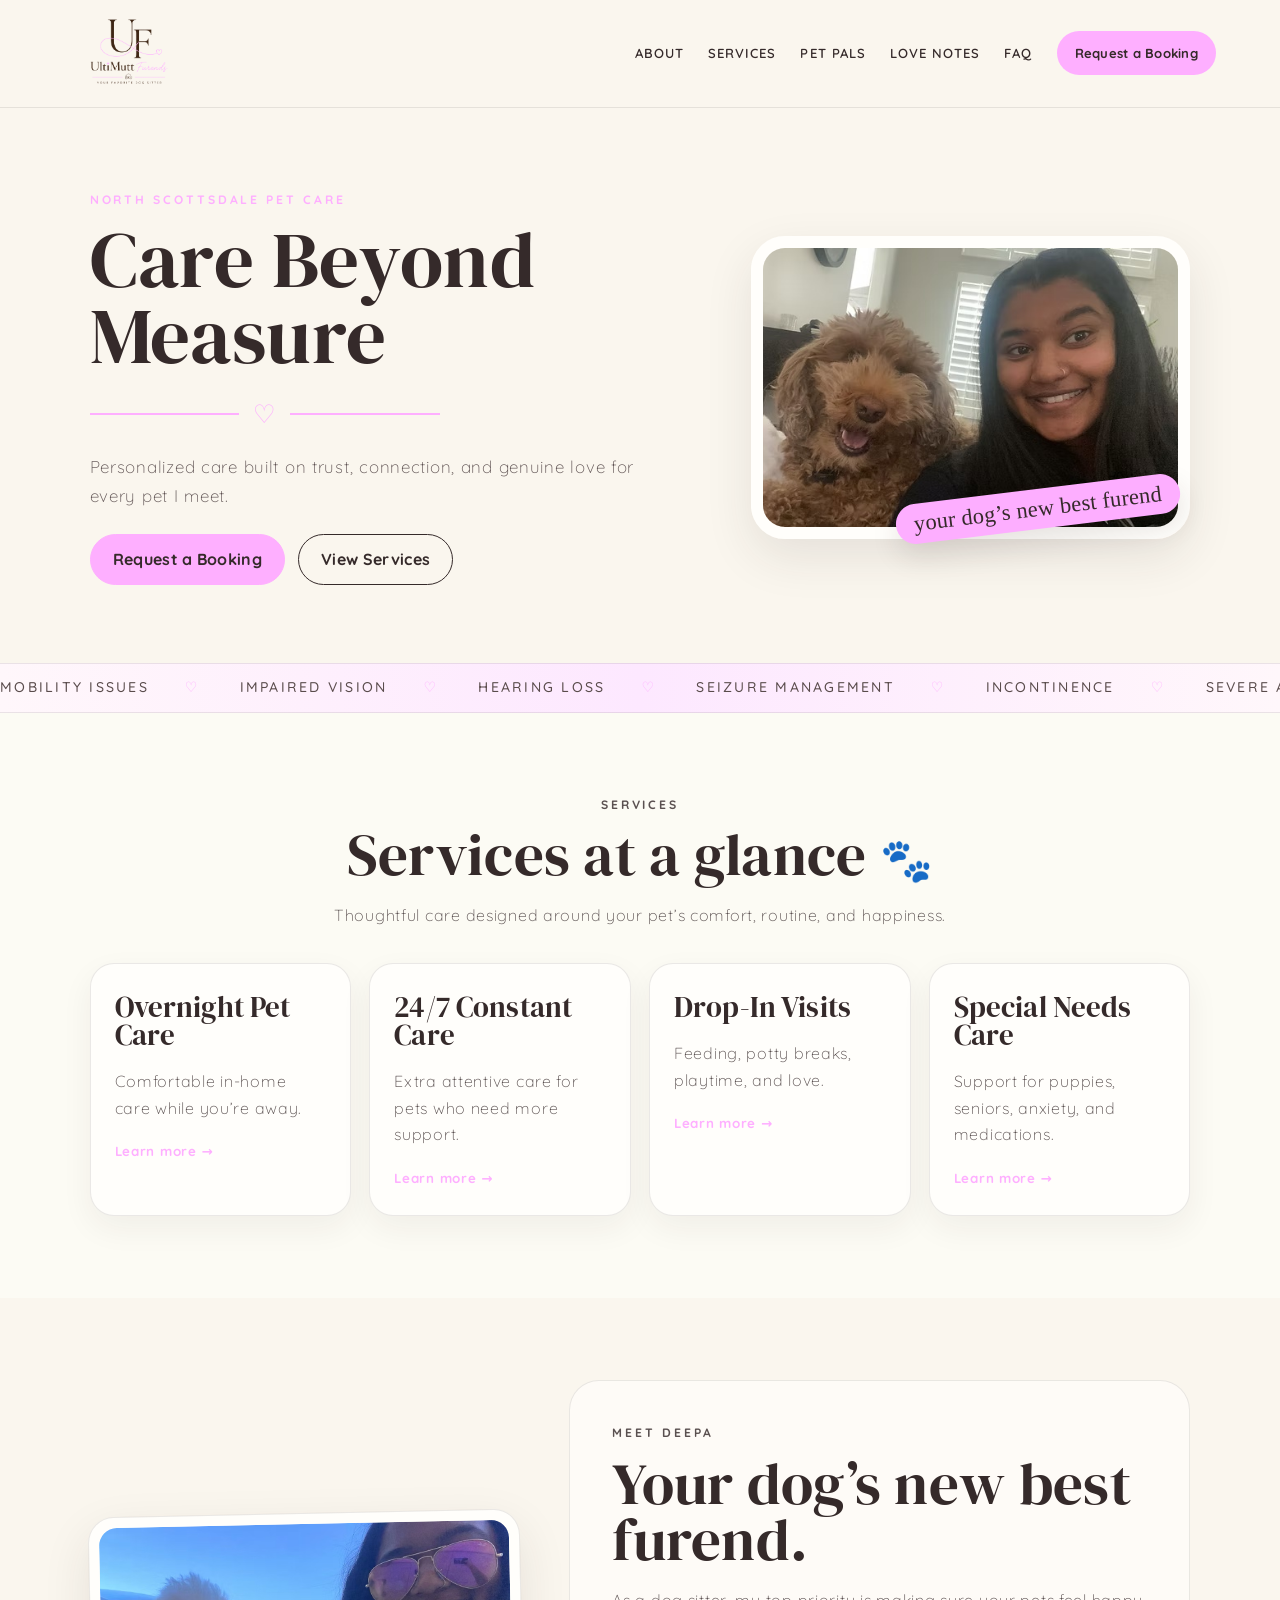
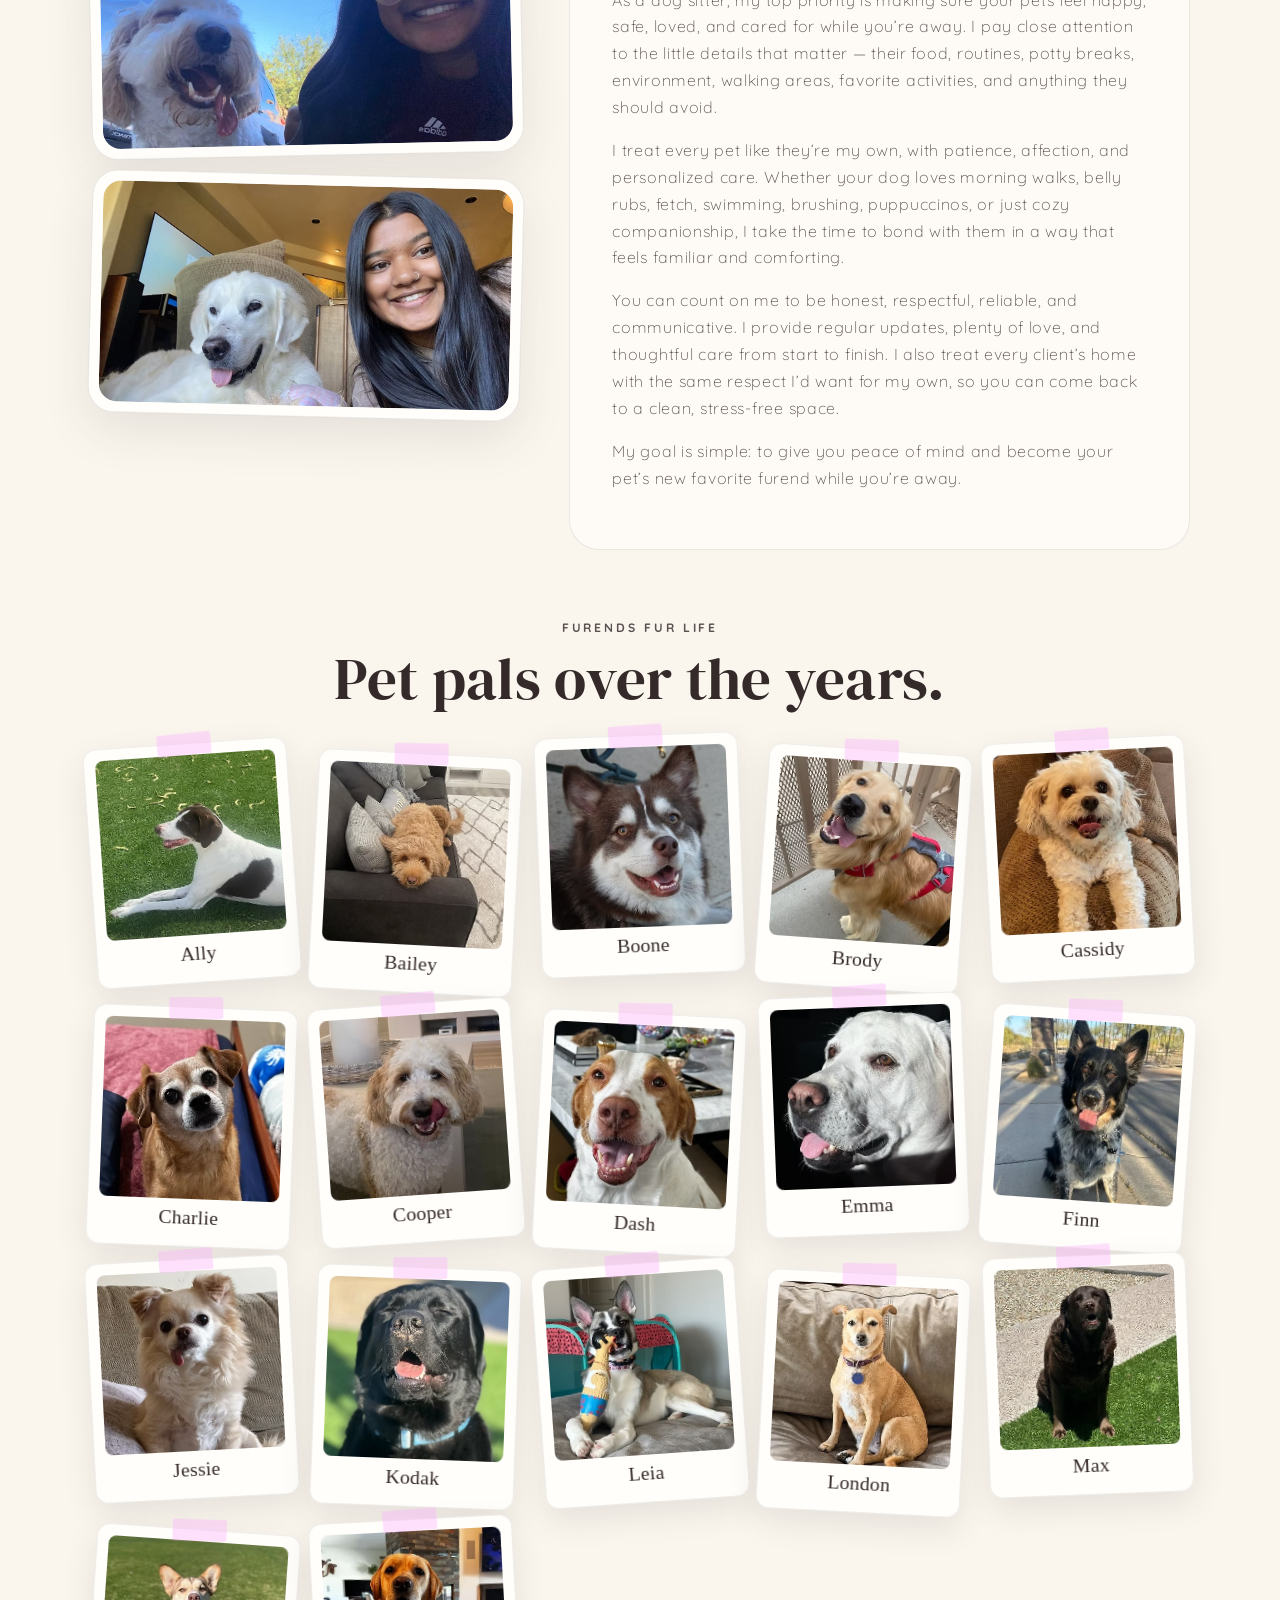
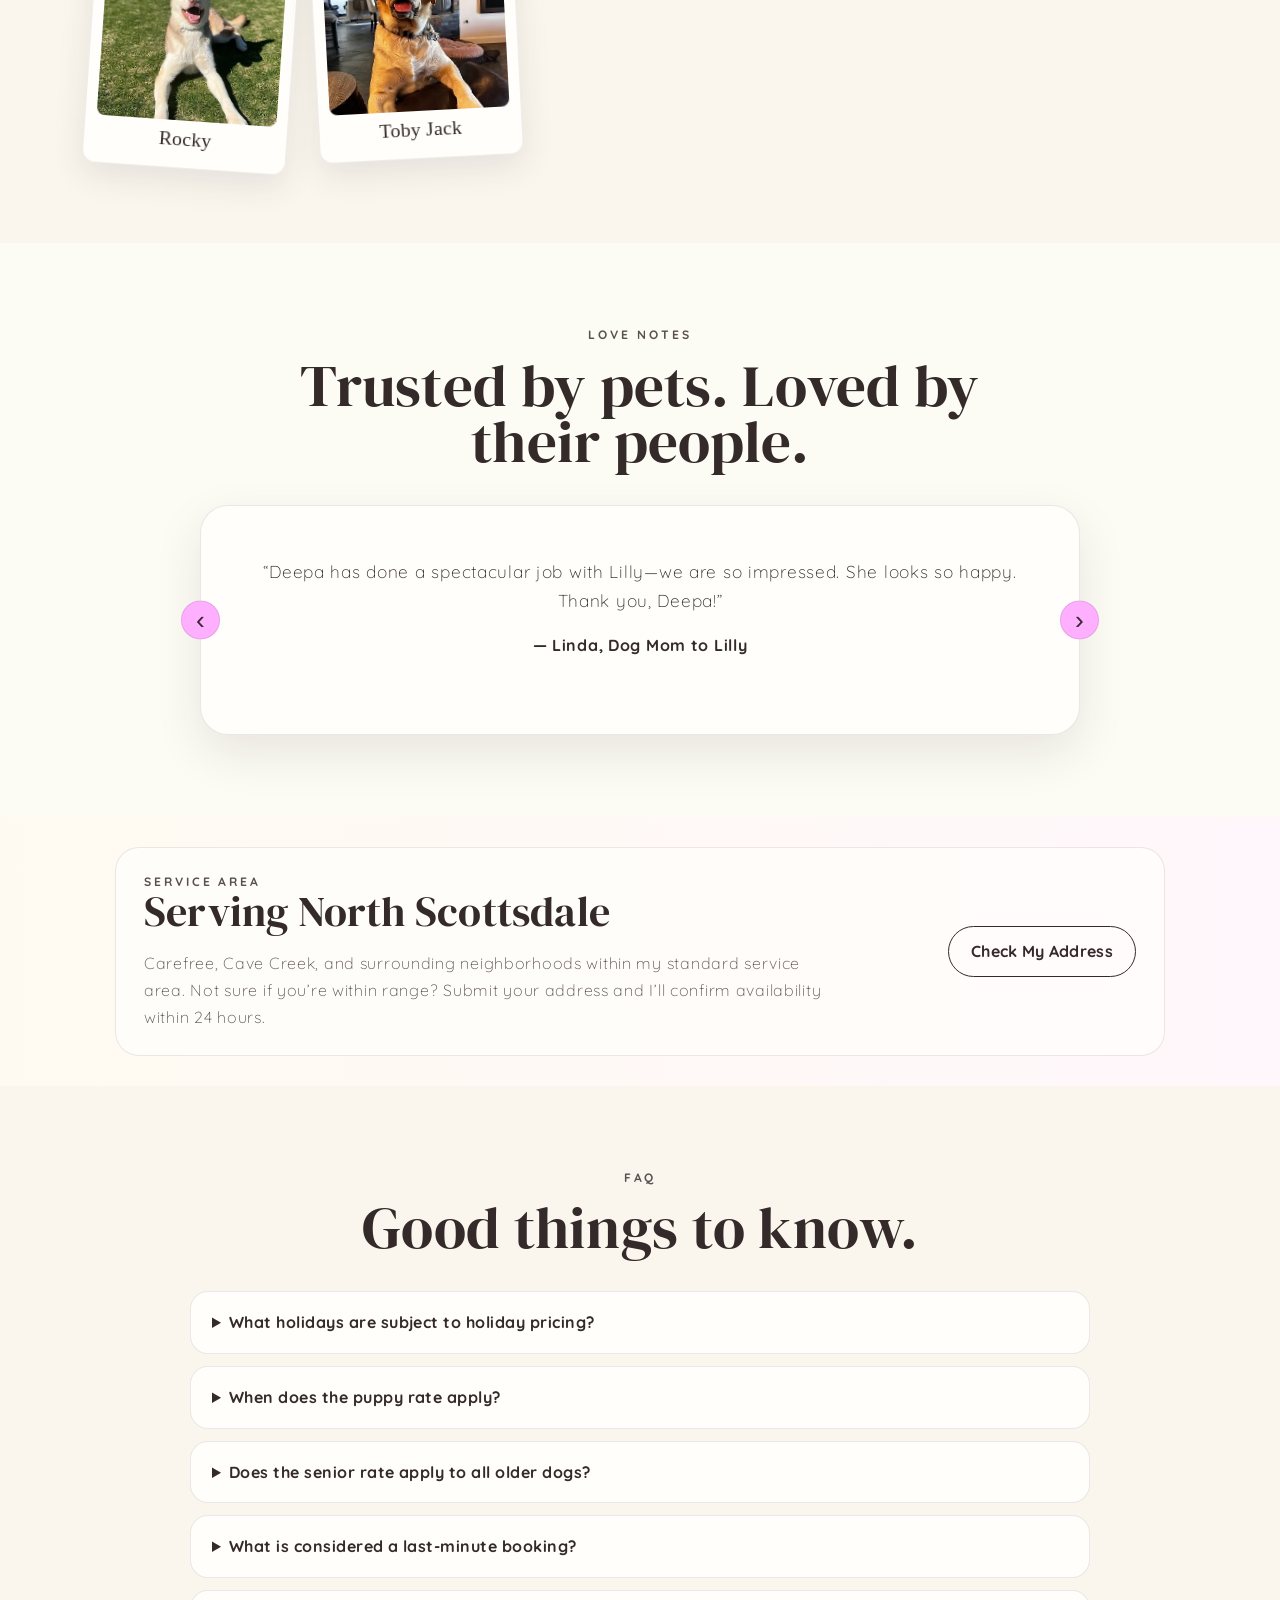
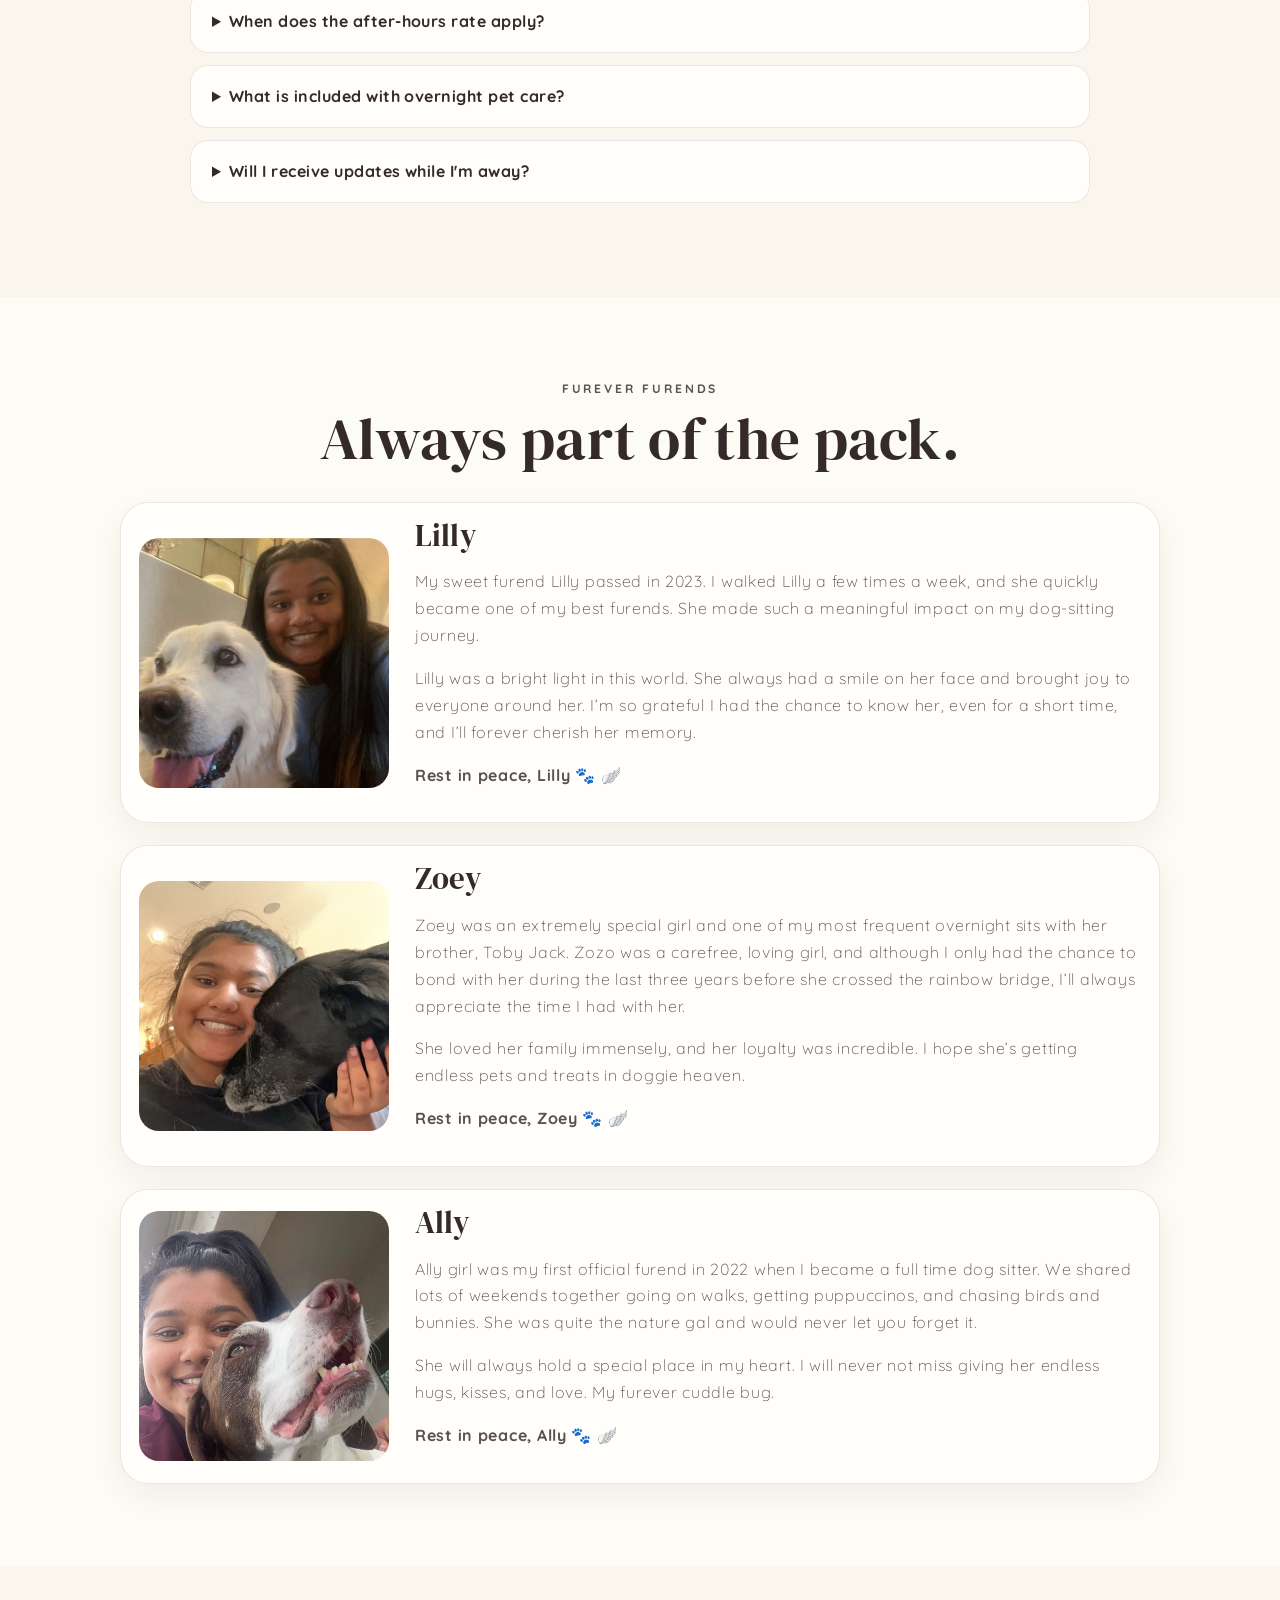
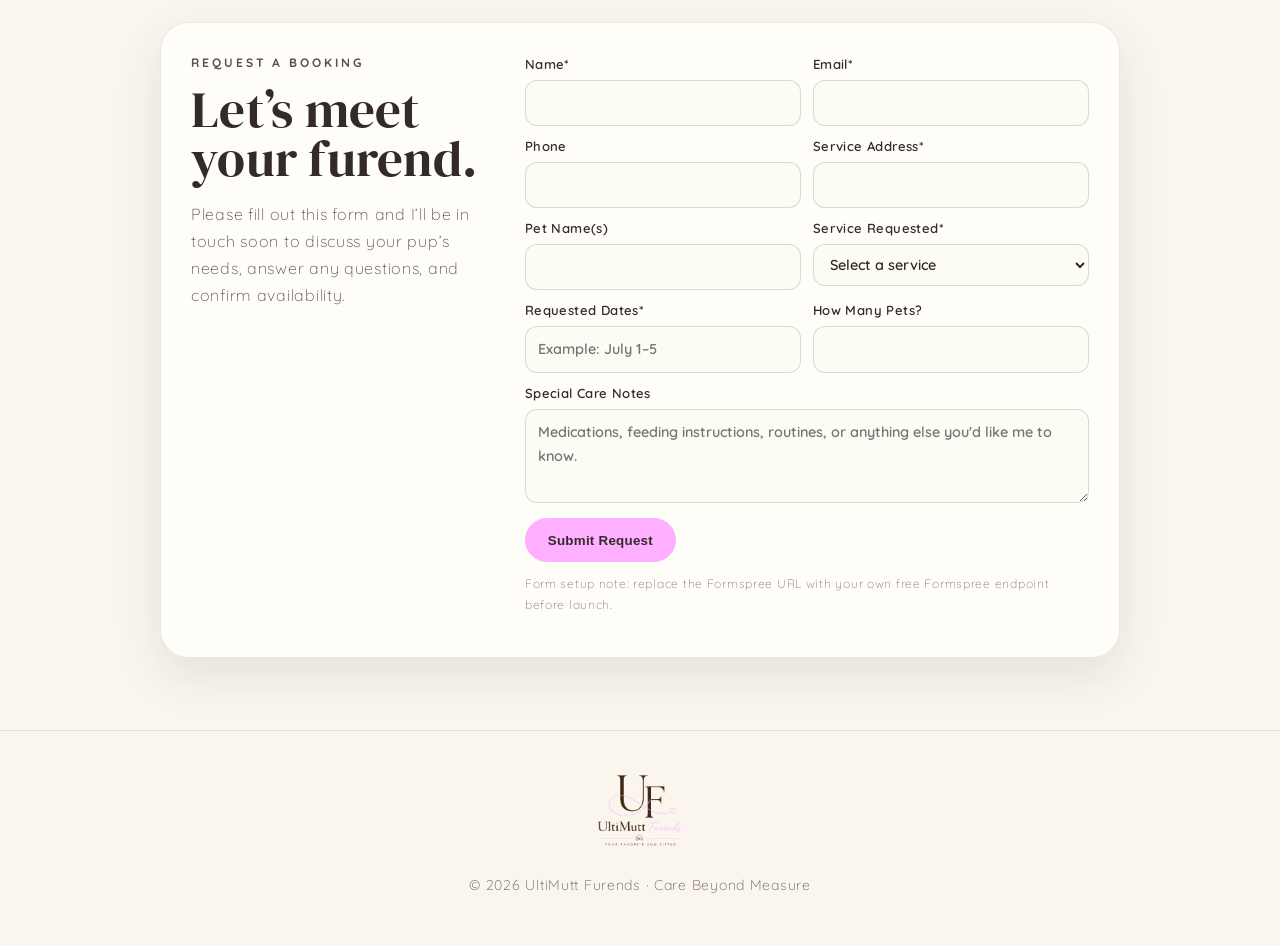
==== commit 3334bf92: "Add files via upload" ====
--- a/index.html
+++ b/index.html
@@ -5,14 +5,14 @@
   <meta name="viewport" content="width=device-width, initial-scale=1.0" />
   <title>UltiMutt Furends | Pet Care</title>
   <meta name="description" content="Personalized pet care built on trust, connection, and genuine love for every pet. Serving North Scottsdale." />
-  <link rel="shortcut icon" href="./favicon.ico?v=66" />
-  <link rel="icon" href="./favicon.ico?v=66" sizes="any" />
-  <link rel="icon" type="image/png" href="./favicon.png?v=66" />
-  <link rel="apple-touch-icon" href="./favicon.png?v=66" />
+  <link rel="shortcut icon" href="./favicon.ico?v=71" />
+  <link rel="icon" href="./favicon.ico?v=71" sizes="any" />
+  <link rel="icon" type="image/png" href="./favicon.png?v=71" />
+  <link rel="apple-touch-icon" href="./favicon.png?v=71" />
   <link rel="preconnect" href="https://fonts.googleapis.com">
   <link rel="preconnect" href="https://fonts.gstatic.com" crossorigin>
   <link href="https://fonts.googleapis.com/css2?family=DM+Serif+Display:ital@0;1&family=Quicksand:wght@300;400;500;600;700&family=Sacramento&display=swap" rel="stylesheet">
-  <link rel="stylesheet" href="./style.css?v=66" />
+  <link rel="stylesheet" href="./style.css?v=71" />
 <style>
 /* V39 final cleanup: larger hero badge, hidden version text */
 .version-marker{display:none!important;}
@@ -741,6 +741,176 @@
   }
 }
 </style>
+<style>
+/* V67 requested updates */
+@media(max-width:700px){
+  /* More breathing room between eyebrow and hero title */
+  .hero-copy .eyebrow{
+    margin-bottom:12px !important;
+  }
+  .hero h1{
+    margin-top:0 !important;
+  }
+
+  /* Reduce gap between Meet Deepa and Furends Fur Life */
+  #about{
+    padding-bottom:28px !important;
+  }
+  #gallery{
+    padding-top:24px !important;
+  }
+  #gallery .section-heading{
+    margin-bottom:22px !important;
+  }
+}
+</style>
+<style>
+/* V68 mobile hero spacing + exact brand pink */
+:root{
+  --pink:#FEAFFF !important;
+  --pink2:#FEAFFF !important;
+}
+
+@media(max-width:700px){
+  .hero{
+    gap:16px !important;
+  }
+
+  .hero-copy{
+    gap:0 !important;
+  }
+
+  .hero-copy .eyebrow{
+    margin:0 0 16px !important;
+  }
+
+  .hero h1{
+    margin:0 auto 14px !important;
+  }
+
+  .mini-divider{
+    margin:0 auto 14px !important;
+  }
+
+  .hero-subtitle{
+    margin:0 auto 16px !important;
+    line-height:1.45 !important;
+  }
+
+  .hero-buttons{
+    margin:0 auto 16px !important;
+  }
+
+  .hero-image,
+  .hero-banner{
+    margin-top:4px !important;
+  }
+}
+</style>
+<style>
+/* V70 final spacing polish */
+@media (max-width:700px){
+  /* Keep the eyebrow/title breathing room, but tighten the title-divider-subtitle group */
+  .hero h1{
+    margin:0 auto 6px !important;
+  }
+  .mini-divider{
+    margin:0 auto 6px !important;
+  }
+  .hero-subtitle{
+    margin:0 auto 16px !important;
+  }
+}
+
+/* Tighter transition from Meet Deepa into Furends Fur Life on desktop/tablet */
+@media (min-width:701px){
+  #about{
+    padding-bottom:34px !important;
+  }
+  #gallery{
+    padding-top:34px !important;
+  }
+}
+</style>
+<style>
+/* V71 mobile-only hero refinements */
+@media(max-width:700px){
+  .hero-copy .eyebrow{
+    font-size:.71rem !important;
+  }
+
+  .hero h1{
+    font-size:clamp(2.76rem, 13.5vw, 4rem) !important;
+  }
+
+  .hero-subtitle{
+    font-size:.84rem !important;
+  }
+
+  .hero-buttons .btn{
+    font-size:.74rem !important;
+    padding:9.5px 13.5px !important;
+    min-height:39px !important;
+  }
+
+  .hero-banner{
+    width:min(89vw, 350px) !important;
+    max-width:350px !important;
+    margin-bottom:22px !important;
+  }
+
+  .hero-banner img{
+    width:100% !important;
+    height:auto !important;
+    max-height:none !important;
+    aspect-ratio:1.13 / 1 !important;
+    object-fit:cover !important;
+    object-position:center !important;
+  }
+
+  .hero-badge{
+    font-size:.94rem !important;
+    padding:4.5px 10.5px !important;
+    right:8px !important;
+    bottom:8px !important;
+  }
+
+  .soft-marquee,
+  .marquee{
+    margin-top:0 !important;
+  }
+}
+
+/* Slightly shorter phones */
+@media(max-width:700px) and (max-height:760px){
+  .hero-copy .eyebrow{
+    font-size:.69rem !important;
+  }
+
+  .hero h1{
+    font-size:clamp(2.58rem, 12.7vw, 3.72rem) !important;
+  }
+
+  .hero-subtitle{
+    font-size:.81rem !important;
+  }
+
+  .hero-buttons .btn{
+    font-size:.72rem !important;
+    min-height:37px !important;
+    padding:8.5px 12.5px !important;
+  }
+
+  .hero-banner{
+    width:min(85vw, 330px) !important;
+    margin-bottom:20px !important;
+  }
+
+  .hero-badge{
+    font-size:.91rem !important;
+  }
+}
+</style>
 </head>
 <body>
   <!-- ULTIMUTT_V27_ROOT_ASSET_PATHS -->
@@ -856,7 +1026,7 @@
 
     <section class="section gallery-section" id="gallery">
       <div class="section-heading reveal">
-        <p class="eyebrow">Furever Furends</p>
+        <p class="eyebrow">Furends Fur Life</p>
         <h2>Pet pals over the years.</h2>
       </div>
       <div class="polaroid-grid">
@@ -944,7 +1114,7 @@
 
     <section class="section memorials" id="memorials">
       <div class="section-heading reveal">
-        <p class="eyebrow">Forever Furends</p>
+        <p class="eyebrow">Furever Furends</p>
         <h2>Always part of the pack.</h2>
       </div>
       <div class="memorial-grid">
@@ -964,6 +1134,16 @@
             <p>Zoey was an extremely special girl and one of my most frequent overnight sits with her brother, Toby Jack. Zozo was a carefree, loving girl, and although I only had the chance to bond with her during the last three years before she crossed the rainbow bridge, I’ll always appreciate the time I had with her.</p>
             <p>She loved her family immensely, and her loyalty was incredible. I hope she’s getting endless pets and treats in doggie heaven.</p>
             <p><strong>Rest in peace, Zoey 🐾 🪽</strong></p>
+          </div>
+        </article>
+
+        <article class="memorial-card reveal">
+          <img src="./ally-memorial.jpg" alt="Ally">
+          <div>
+            <h3>Ally</h3>
+            <p>Ally girl was my first official furend in 2022 when I became a full time dog sitter. We shared lots of weekends together going on walks, getting puppuccinos, and chasing birds and bunnies. She was quite the nature gal and would never let you forget it.</p>
+            <p>She will always hold a special place in my heart. I will never not miss giving her endless hugs, kisses, and love. My furever cuddle bug.</p>
+            <p><strong>Rest in peace, Ally 🐾 🪽</strong></p>
           </div>
         </article>
       </div>
@@ -1019,6 +1199,6 @@
     <p>© <span id="year"></span> UltiMutt Furends · Care Beyond Measure</p>
   </footer>
 
-  <script src="./script.js?v=66"></script>
+  <script src="./script.js?v=71"></script>
 </body>
 </html>
--- a/style.css
+++ b/style.css
@@ -1206,3 +1206,173 @@
     width:min(80vw, 312px) !important;
   }
 }
+
+
+/* V67 requested updates */
+@media(max-width:700px){
+  /* More breathing room between eyebrow and hero title */
+  .hero-copy .eyebrow{
+    margin-bottom:12px !important;
+  }
+  .hero h1{
+    margin-top:0 !important;
+  }
+
+  /* Reduce gap between Meet Deepa and Furends for Life */
+  #about{
+    padding-bottom:28px !important;
+  }
+  #gallery{
+    padding-top:24px !important;
+  }
+  #gallery .section-heading{
+    margin-bottom:22px !important;
+  }
+}
+
+
+/* V68 mobile hero spacing + exact brand pink */
+:root{
+  --pink:#FEAFFF !important;
+  --pink2:#FEAFFF !important;
+}
+
+@media(max-width:700px){
+  .hero{
+    gap:16px !important;
+  }
+
+  .hero-copy{
+    gap:0 !important;
+  }
+
+  .hero-copy .eyebrow{
+    margin:0 0 16px !important;
+  }
+
+  .hero h1{
+    margin:0 auto 14px !important;
+  }
+
+  .mini-divider{
+    margin:0 auto 14px !important;
+  }
+
+  .hero-subtitle{
+    margin:0 auto 16px !important;
+    line-height:1.45 !important;
+  }
+
+  .hero-buttons{
+    margin:0 auto 16px !important;
+  }
+
+  .hero-image,
+  .hero-banner{
+    margin-top:4px !important;
+  }
+}
+
+
+/* V70 final spacing polish */
+@media (max-width:700px){
+  /* Keep the eyebrow/title breathing room, but tighten the title-divider-subtitle group */
+  .hero h1{
+    margin:0 auto 6px !important;
+  }
+  .mini-divider{
+    margin:0 auto 6px !important;
+  }
+  .hero-subtitle{
+    margin:0 auto 16px !important;
+  }
+}
+
+/* Tighter transition from Meet Deepa into Furends Fur Life on desktop/tablet */
+@media (min-width:701px){
+  #about{
+    padding-bottom:34px !important;
+  }
+  #gallery{
+    padding-top:34px !important;
+  }
+}
+
+
+/* V71 mobile-only hero refinements */
+@media(max-width:700px){
+  .hero-copy .eyebrow{
+    font-size:.71rem !important;
+  }
+
+  .hero h1{
+    font-size:clamp(2.76rem, 13.5vw, 4rem) !important;
+  }
+
+  .hero-subtitle{
+    font-size:.84rem !important;
+  }
+
+  .hero-buttons .btn{
+    font-size:.74rem !important;
+    padding:9.5px 13.5px !important;
+    min-height:39px !important;
+  }
+
+  .hero-banner{
+    width:min(89vw, 350px) !important;
+    max-width:350px !important;
+    margin-bottom:22px !important;
+  }
+
+  .hero-banner img{
+    width:100% !important;
+    height:auto !important;
+    max-height:none !important;
+    aspect-ratio:1.13 / 1 !important;
+    object-fit:cover !important;
+    object-position:center !important;
+  }
+
+  .hero-badge{
+    font-size:.94rem !important;
+    padding:4.5px 10.5px !important;
+    right:8px !important;
+    bottom:8px !important;
+  }
+
+  .soft-marquee,
+  .marquee{
+    margin-top:0 !important;
+  }
+}
+
+/* Slightly shorter phones */
+@media(max-width:700px) and (max-height:760px){
+  .hero-copy .eyebrow{
+    font-size:.69rem !important;
+  }
+
+  .hero h1{
+    font-size:clamp(2.58rem, 12.7vw, 3.72rem) !important;
+  }
+
+  .hero-subtitle{
+    font-size:.81rem !important;
+  }
+
+  .hero-buttons .btn{
+    font-size:.72rem !important;
+    min-height:37px !important;
+    padding:8.5px 12.5px !important;
+  }
+
+  .hero-banner{
+    width:min(85vw, 330px) !important;
+    margin-bottom:20px !important;
+  }
+
+  .hero-badge{
+    font-size:.91rem !important;
+  }
+}
